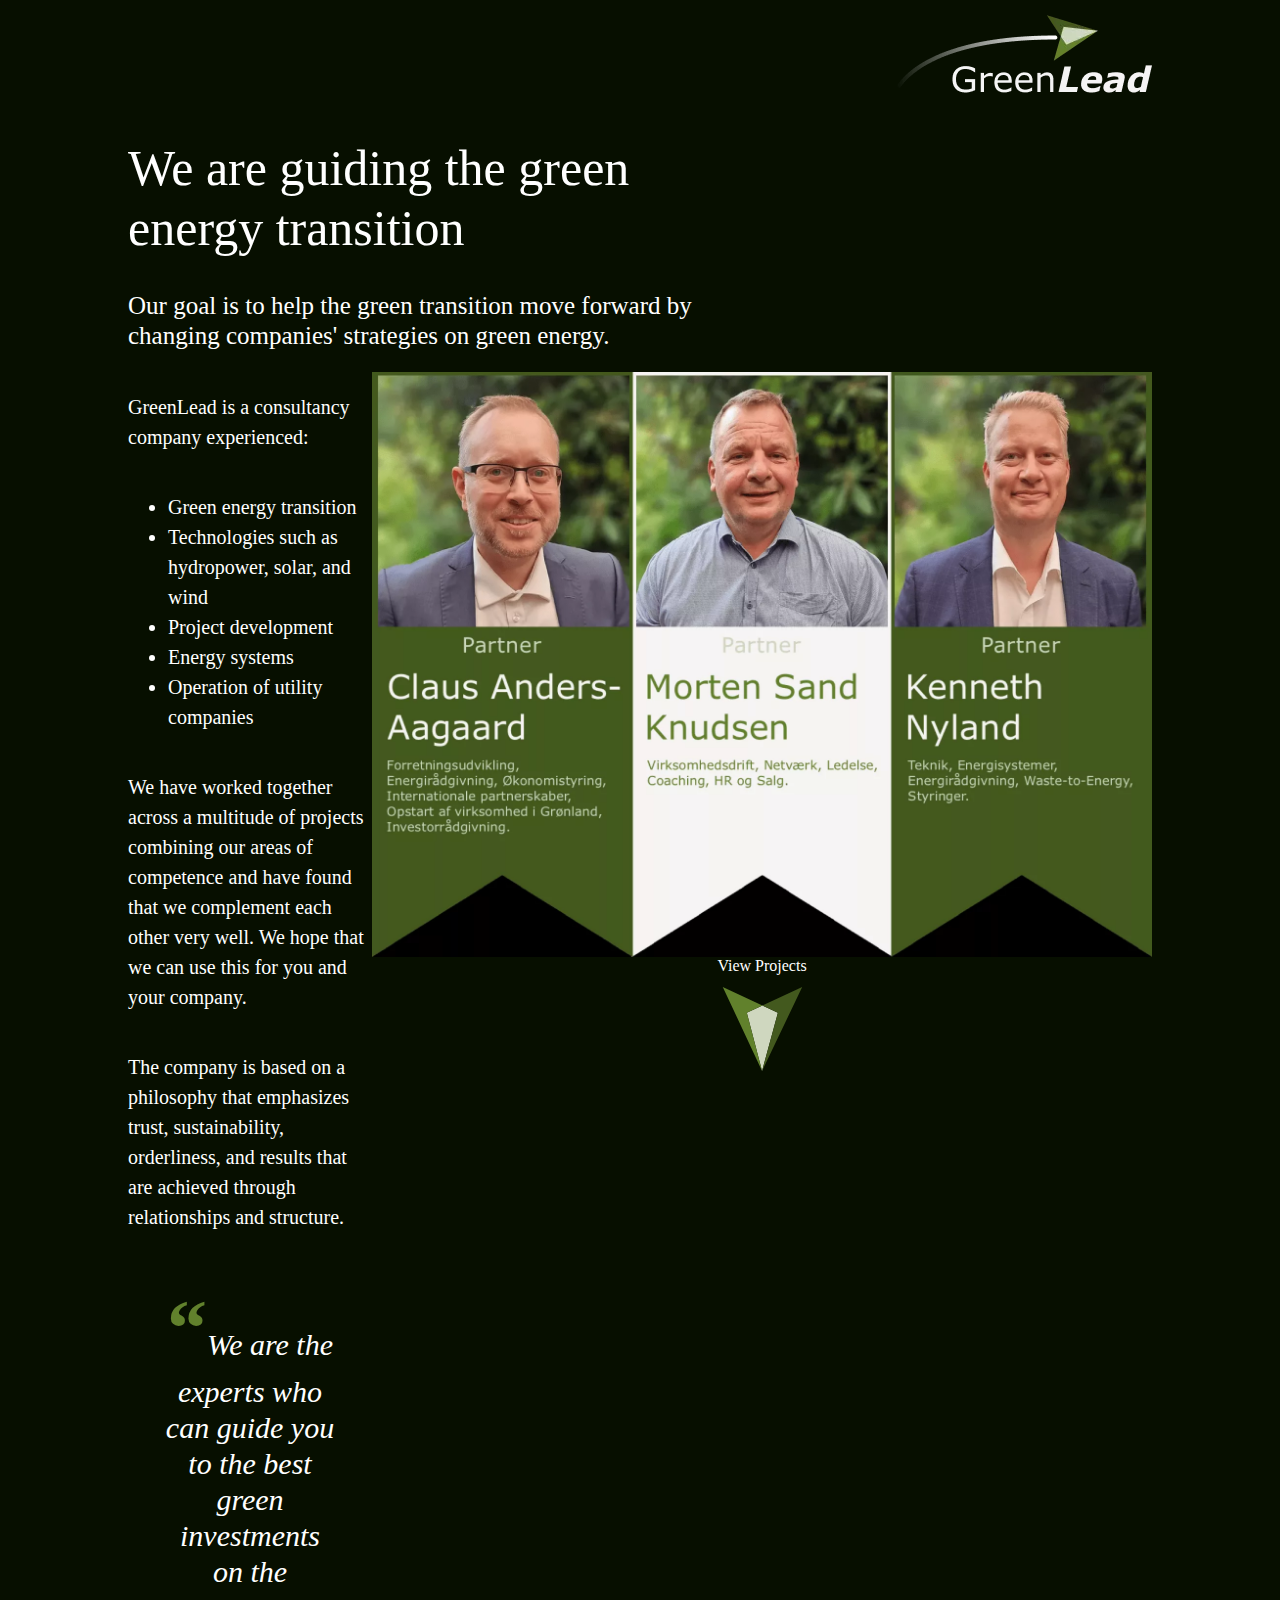
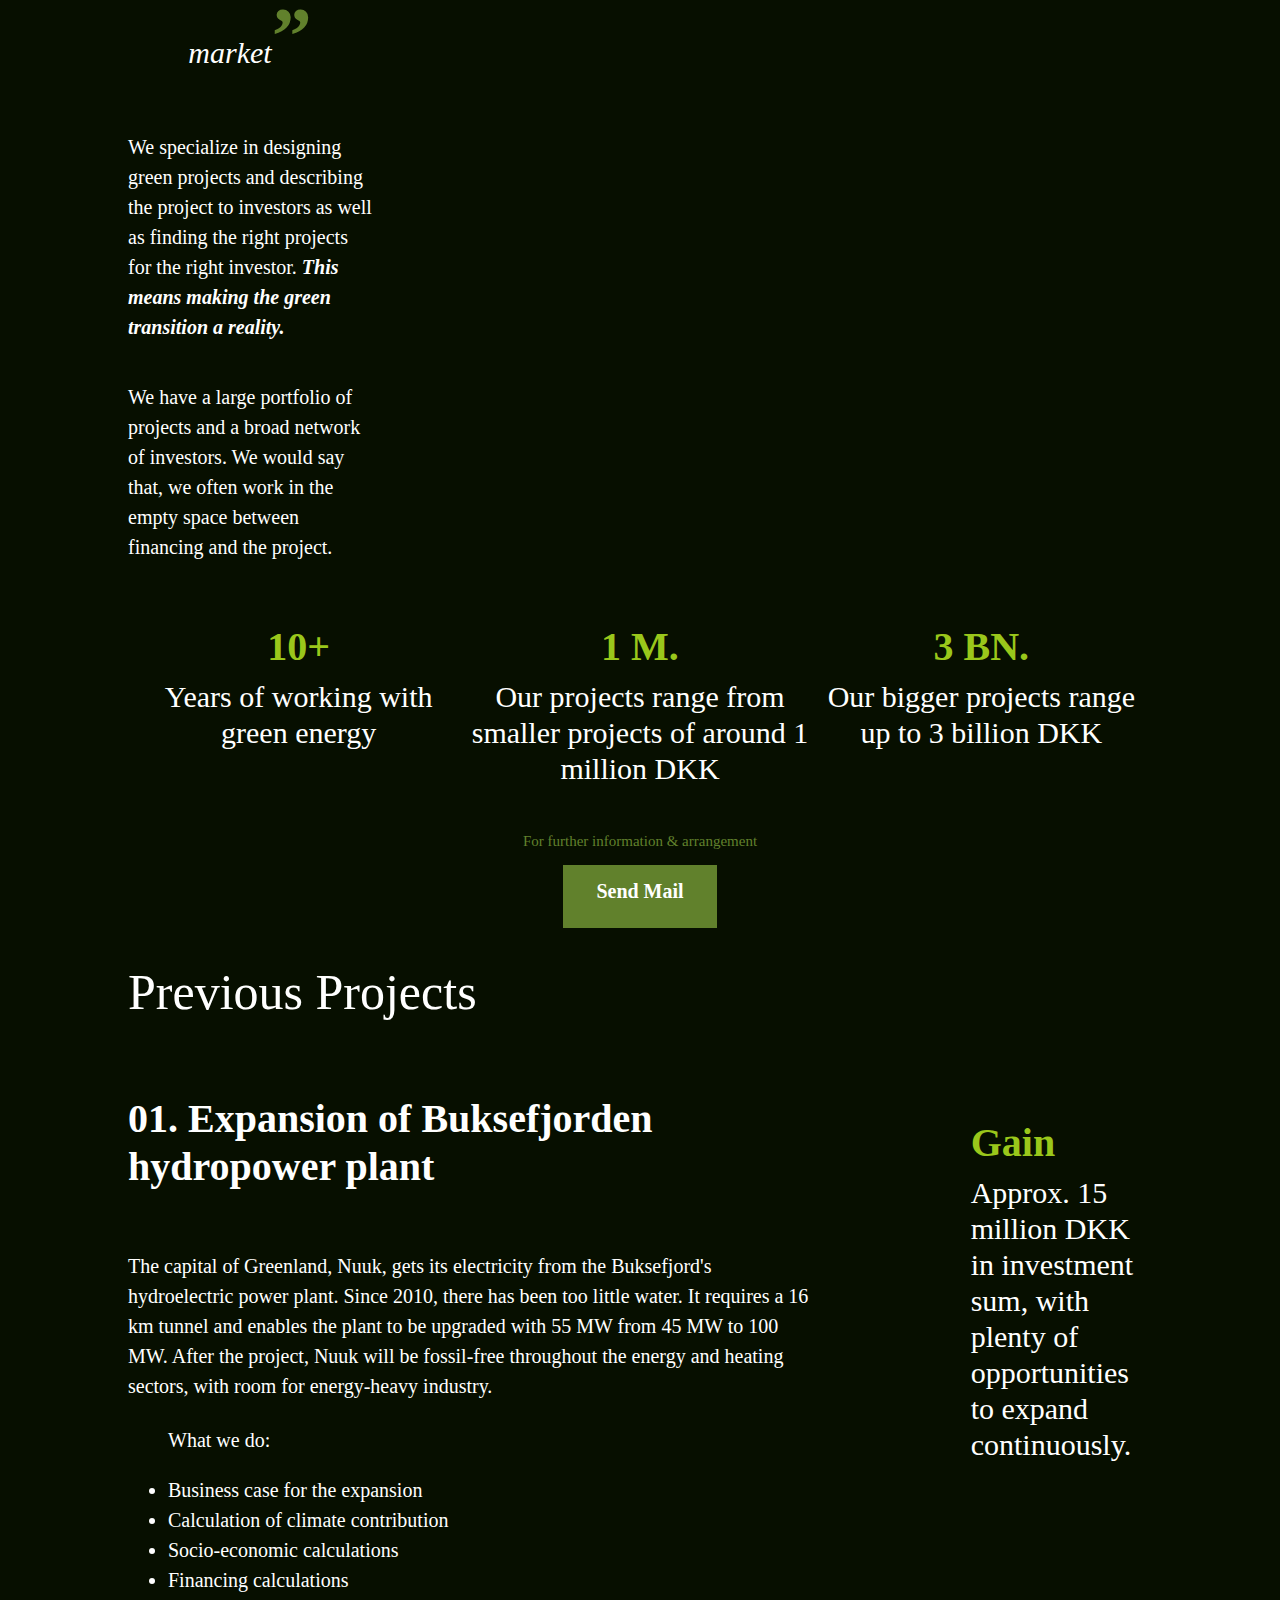
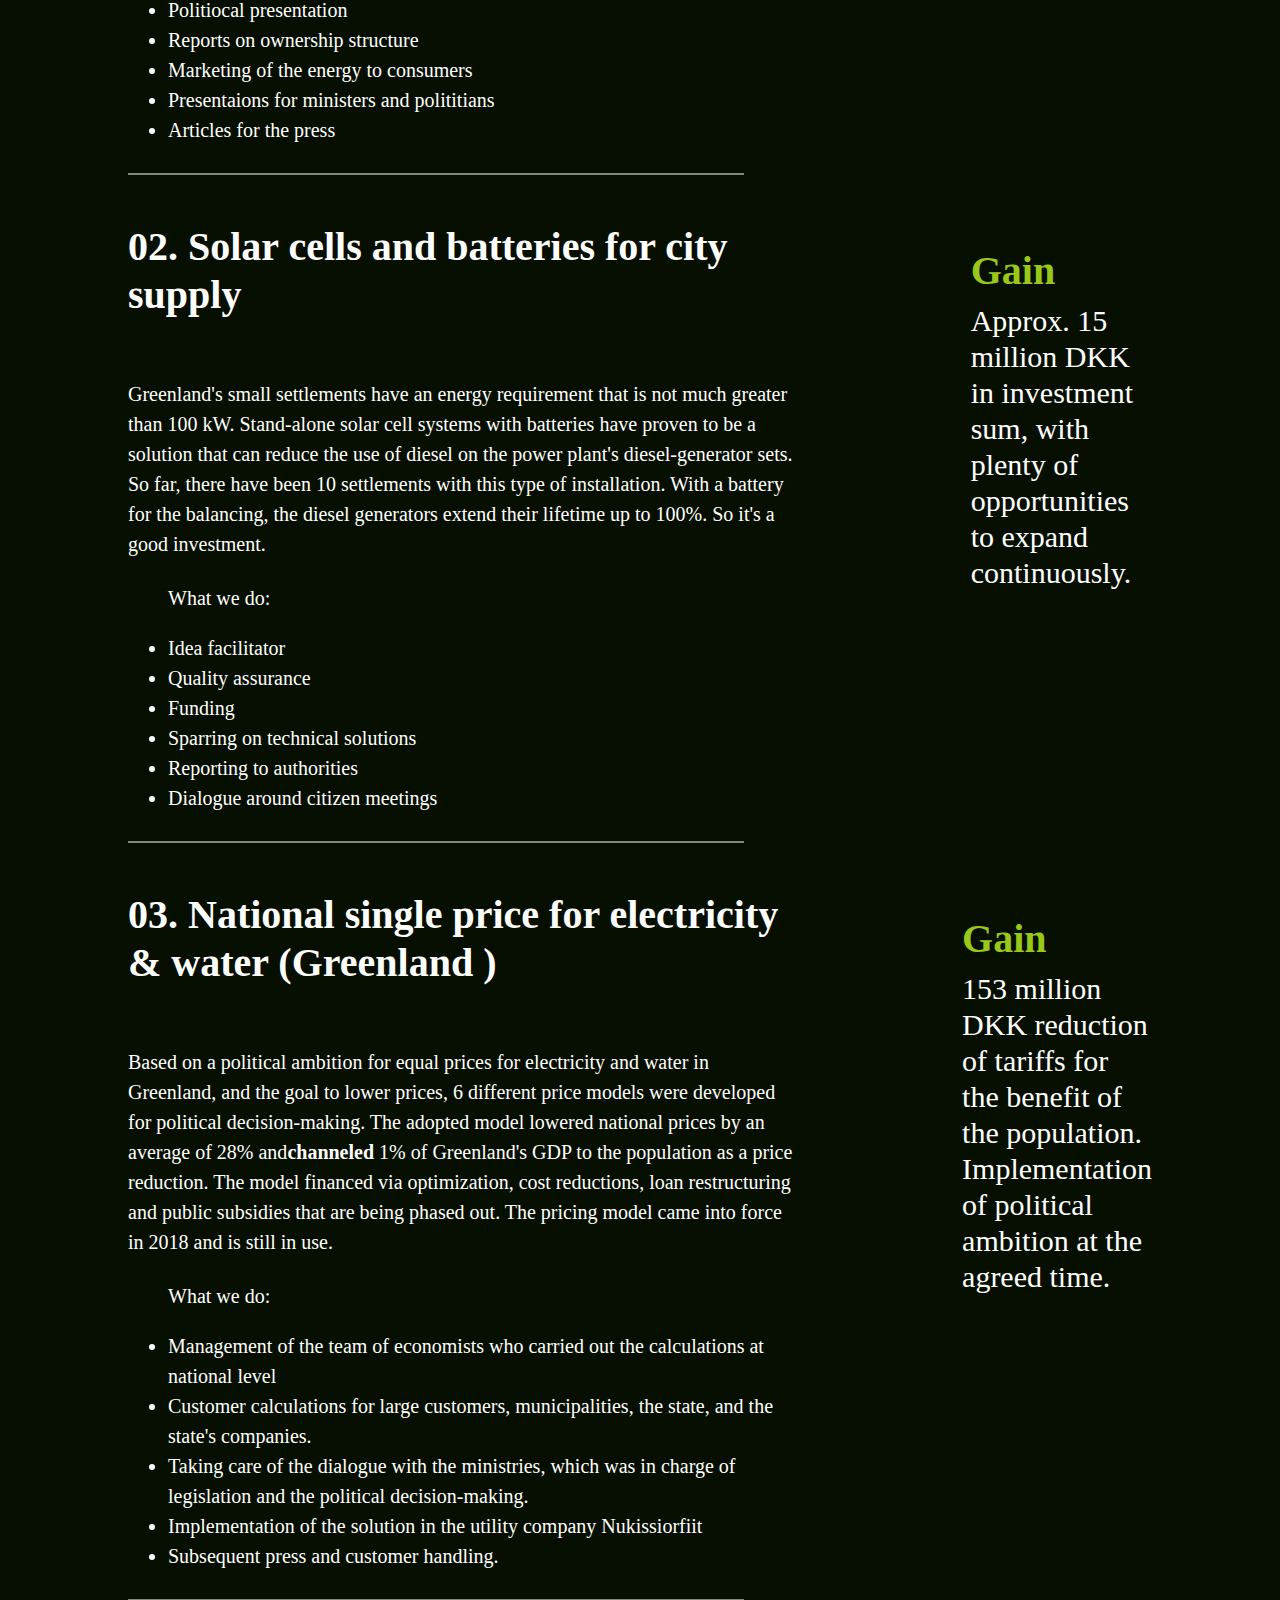
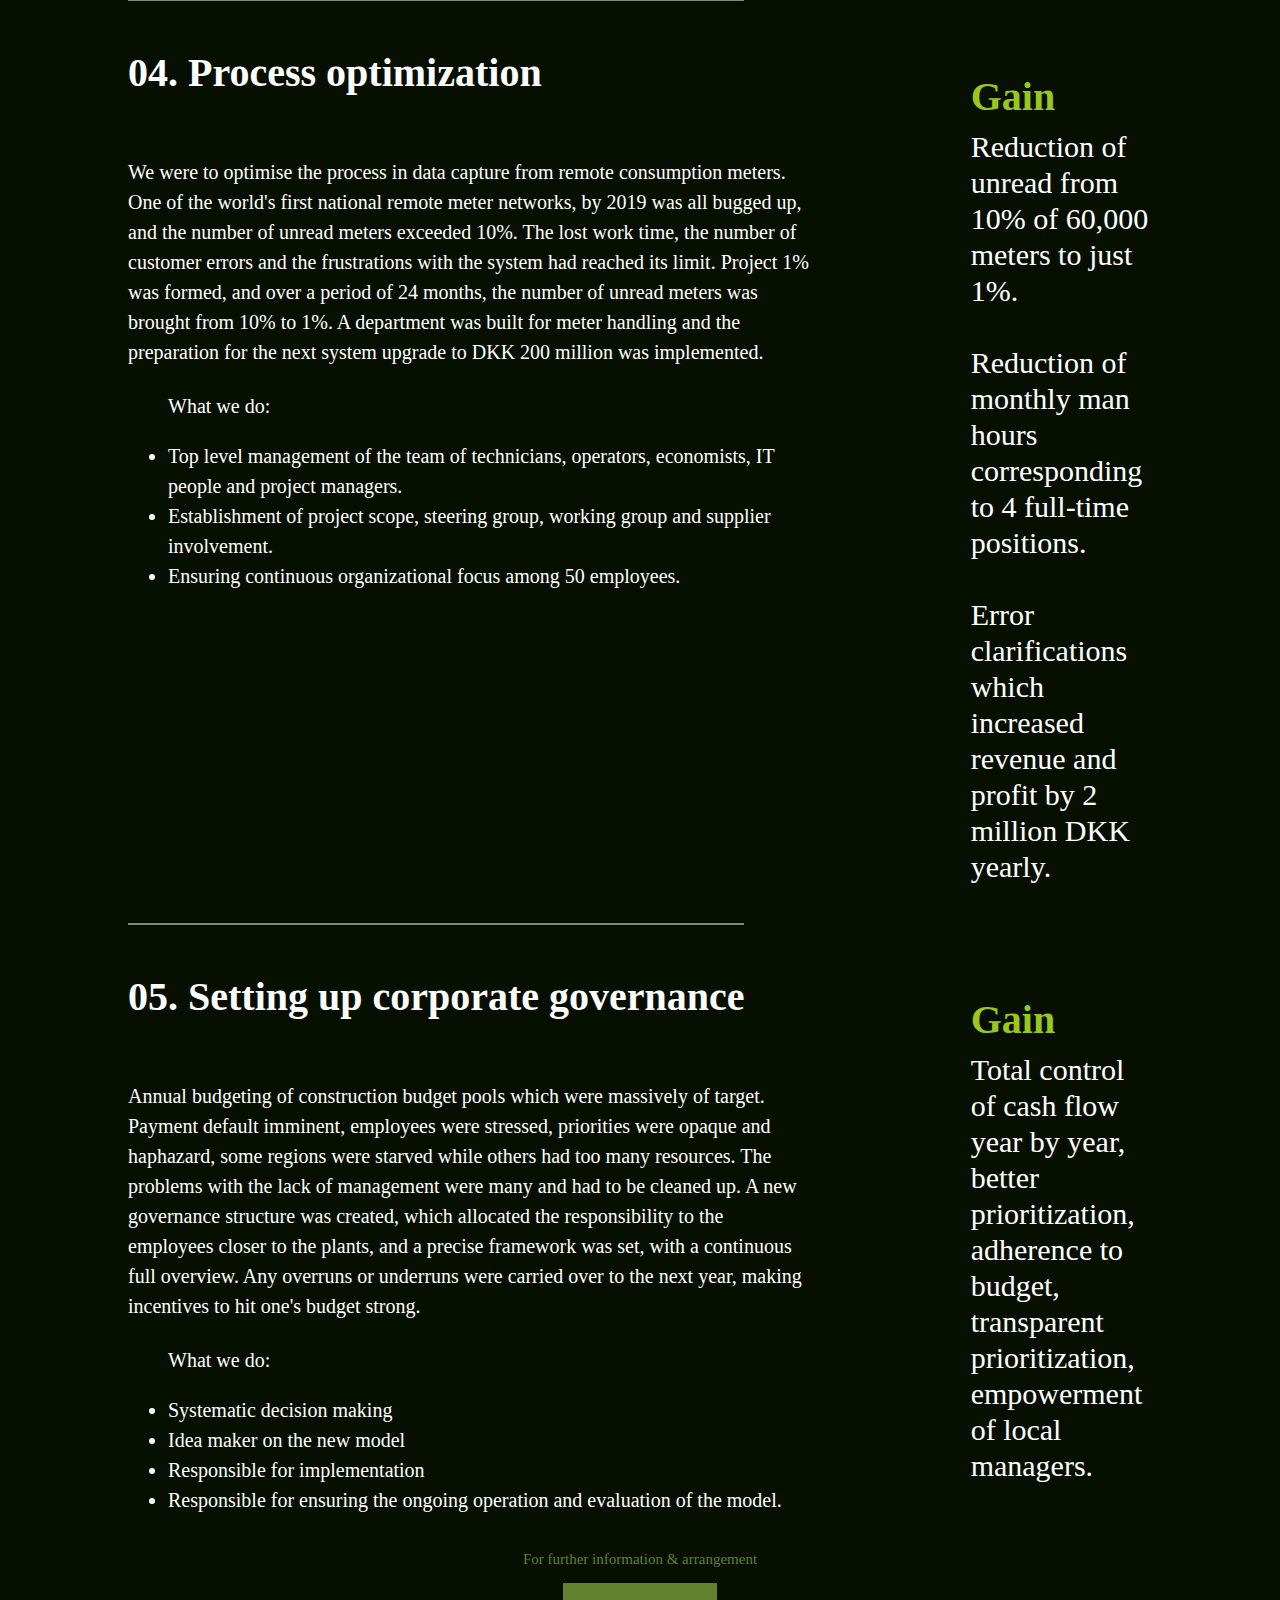
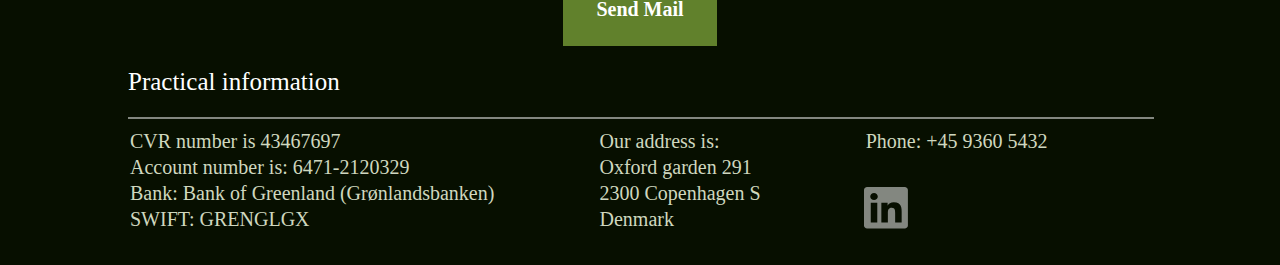
==== about.html @ 63ba7f9d "mobile fixes" ====
<!DOCTYPE html>
<html lang="en">
  <head>
    <meta charset="UTF-8" />
    <meta http-equiv="X-UA-Compatible" content="IE=edge" />
    <meta name="viewport" content="width=device-width, initial-scale=1.0" />
    <link
    href="https://cdn.jsdelivr.net/npm/bootstrap@5.2.2/dist/css/bootstrap.min.css"
    rel="stylesheet"
    integrity="sha384-Zenh87qX5JnK2Jl0vWa8Ck2rdkQ2Bzep5IDxbcnCeuOxjzrPF/et3URy9Bv1WTRi"
    crossorigin="anonymous"
  />
    <link rel="stylesheet" href="style.css" />
   
    <title>Document</title>
  </head>

  <body>
    <nav class="navbar navbar-expand-lg bg-light">
      <div class="container-fluid">
        <button class="navbar-toggler" type="button" data-bs-toggle="collapse" data-bs-target="#navbarTogglerDemo02" aria-controls="navbarTogglerDemo02" aria-expanded="false" aria-label="Toggle navigation">
          <span class="navbar-toggler-icon">
            <svg width="39" height="34" viewBox="0 0 39 34" fill="none" xmlns="http://www.w3.org/2000/svg">
              <rect width="39" height="5.89333" fill="#43591E"/>
              <rect y="14.0532" width="39" height="5.89333" fill="#CFD7BF"/>
              <rect y="28.1064" width="39" height="5.89333" fill="#61812C"/>
              </svg>
              
          </span>
        </button>
        <a href="index.html"><img src="./pics/logoName.webp" alt="GreenLead logo with name"></a>
        <div class="collapse navbar-collapse" id="navbarTogglerDemo02">
          <ul class="navbar-nav me-auto mb-2 mb-lg-0">
            <li class="nav-item">
              <a href="index.html">Frontpage</a>
            </li>
            <li class="nav-item">
              <a href="services.html">Services</a>
            </li>
            <li class="nav-item">
              <a href="workshop.html">Workshop</a>
            </li>
            <li class="nav-item">
              <a href="about.html">About us</a>
            </li>
          </ul>
          
        </div>
      </div>
    </nav>
    <header class="indexHeader">
      <div class="logo1">
      </div>
      <div class="logo2">
          <a href="index.html"><img src="./pics/logoName.webp" alt="GreenLead logo with name"></a>
      </div>
  </header>
    <section class="introSection">
      <h1 class="headers">We are guiding the green energy transition</h1>
      <h2>Our goal is to help the green transition move forward by changing companies' strategies on green energy.</h2>
    </section>

    <section class="workshopFlex">
      <section>
        <p class="text">GreenLead is a consultancy company experienced:</p>
        <ul>
          <li>Green energy transition</li>
          <li>Technologies such as hydropower, solar, and wind</li>
          <li>Project development</li>
          <li>Energy systems</li>
          <li>Operation of utility companies</li>
        </ul>
        <p class="text">
          We have worked together across a multitude of projects combining our areas of competence and have found that
          we complement each other very well. We hope that we can use this for you and your company. ​
        </p>
        <p class="text">
          The company is based on a philosophy that emphasizes trust, sustainability, orderliness, and results that are
          achieved through relationships and structure.
        </p>
        <div>
          <p class="quote">We are the experts who can guide you to the best green investments on the market</p>
          <p class="text">
            We specialize in designing green projects and describing the project to investors as well as finding the
            right projects for the right investor. <i><b>This means making the green transition a reality.</i></b>
          </p>
          <p class="text">
            We have a large portfolio of projects and a broad network of investors. We would say that, we often work in
            the empty space between financing and the project.
          </p>
        </div>
      </section>
      <section>
        <div class="testimonialSectionDesktop">
          <img src="/pics/partners.webp" alt="" />
          <a style="color: white;"> View Projects</a>
          <a href="#projects"><svg width="105" height="108" viewBox="0 0 105 108" fill="none" xmlns="http://www.w3.org/2000/svg">
            <path d="M52.3845 30.3851L36.8033 37.7164L52.0605 95.9431L67.8929 37.7858L52.3845 30.3851Z" fill="#CFD7BF"/>
            <path d="M36.8033 37.7164L52.3845 30.3851L12.7498 11.8812L52.0605 95.9431L36.8033 37.7164Z" fill="#61812C"/>
            <path d="M67.8929 37.7858L52.0605 95.9431L92.2011 12.0586L52.3845 30.3851L67.8929 37.7858Z" fill="#43591E"/>
            </svg>
            </a>
        </div>
      </section>
    </section>
    <div class="sectionGrid">
      <div class="sectionGridItem">
        <p class="gridNumber">10+</p>
        <p class="gridText">Years of working with green energy</p>
      </div>
      <div class="sectionGridItem">
        <p class="gridNumber">1 M.</p>
        <p class="gridText">Our projects range from smaller projects of around 1 million DKK</p>
      </div>
      <div class="sectionGridItem">
        <p class="gridNumber">3 BN.</p>
        <p class="gridText">Our bigger projects range up to 3 billion DKK</p>
      </div>
    </div>
    <div class="furtherInfoBox">
      <p class="furtherInfoText">For further information & arrangement</p>
      <a href="mailto: info@GreenLead.dk" class="emailBtn">
          Send Mail
      </a>
      </div>
    <h1>Previous Projects</h1>
    
        <section class="previosProjectsTextFlex" id="projects">
            <div class="previousProjectsText">
                <h3>01.  Expansion of Buksefjorden hydropower plant 
                </h3>
            <p class="text">The capital of Greenland, Nuuk, gets its electricity from the Buksefjord's hydroelectric power plant. Since 2010, there has been too little water. It requires a 16 km tunnel and enables the plant to be upgraded with 55 MW from 45 MW to 100 MW. 
                After the project, Nuuk will be fossil-free throughout the energy and heating sectors, with room for energy-heavy industry.</p>
                <ul class="whatWeDid"><p>What we do: </p> 
                    <li>Business case for the expansion</li>
                    <li>Calculation of climate contribution</li>
                    <li>Socio-economic calculations</li>
                    <li>Financing calculations</li>
                    <li>Politiocal presentation</li>
                    <li>Reports on ownership structure</li>
                    <li>Marketing of the energy to consumers</li>
                    <li>Presentaions for ministers and polititians</li>
                    <li>Articles for the press</li>
                </ul>
            </div>
                  <div class="gain">
                      <p class="gridNumber">Gain</p>
                      <p class="gridText">Approx. 15 million DKK in investment sum, with plenty of opportunities to expand continuously. 
                    </p>
                    </div>
        </section>
       
        <hr>
   
    <section class="previosProjectsTextFlex">
        <div class="previousProjectsText">
            <h3> 02. Solar cells and batteries for city supply                
            </h3>
        <p class="text">Greenland's small settlements have an energy requirement that is not much greater than 100 kW. Stand-alone solar cell systems with batteries have proven to be a solution that can reduce the use of diesel on the power plant's diesel-generator sets. So far, there have been 10 settlements with this type of installation. With a battery for the balancing, the diesel generators extend their lifetime up to 100%. So it's a good investment.</p>
        <ul class="whatWeDid"><p>What we do: </p> 
            <li>Idea facilitator </li>
            <li>Quality assurance</li>
            <li>Funding</li>
            <li>Sparring on technical solutions</li>
            <li>Reporting to authorities</li>
            <li>Dialogue around citizen meetings</li>
        </ul>
    </div>
              <div class="gain">
                  <p class="gridNumber">Gain</p>
                  <p class="gridText"> Approx. 15 million DKK in investment sum, with plenty of opportunities to expand continuously.
                </p>
                </div>
    </section>
    
    <hr>

<section class="previosProjectsTextFlex">
    <div class="previousProjectsText">
        <h3>03. National single price for electricity & water (Greenland )
        </h3>
    <p class="text">Based on a political ambition for equal prices for electricity and water in Greenland, and the goal to lower prices, 6 different price models were developed for political decision-making. The adopted model lowered national prices by an average of 28% and<b>channeled</b>  1% of Greenland's GDP to the population as a price reduction. The model financed via optimization, cost reductions, loan restructuring and public subsidies that are being phased out. The pricing model came into force in 2018 and is still in use.</p>
    <ul class="whatWeDid"><p>What we do: </p> 
        <li>Management of the team of economists who carried out the calculations at national level</li>
        <li>Customer calculations for large customers, municipalities, the state, and the state's companies.</li>
        <li>Taking care of the dialogue with the ministries, which was in charge of legislation and the political decision-making.</li>
        <li>Implementation of the solution in the utility company Nukissiorfiit</li>
        <li>Subsequent press and customer handling.</li>
        </ul>
</div>
          <div class="gain">
              <p class="gridNumber">Gain</p>
              <p class="gridText">153 million DKK reduction of tariffs for the benefit of the population. Implementation of political ambition at the agreed time.
            </p>
            </div>
</section>

<hr>
<section class="previosProjectsTextFlex">
    <div class="previousProjectsText">
        <h3>04. Process optimization  
        </h3>
    <p class="text">We were to optimise the process in data capture from remote consumption meters.
        One of the world's first national remote meter networks, by 2019 was all bugged up, and the number of unread meters exceeded 10%. The lost work time, the number of customer errors and the frustrations with the system had reached its limit. Project 1% was formed, and over a period of 24 months, the number of unread meters was brought from 10% to 1%. A department was built for meter handling and the preparation for the next system upgrade to DKK 200 million was implemented.</p>
        <ul class="whatWeDid"><p>What we do: </p> 
            <li>Top level management of the team of technicians, operators, economists, IT people and project managers.</li>
            <li>Establishment of project scope, steering group, working group and supplier involvement.</li>
            <li>Ensuring continuous organizational focus among 50 employees.</li>
            </ul>
    </div>
          <div class="gain">
              <p class="gridNumber">Gain</p>
              <p class="gridText"> Reduction of unread from 10% of 60,000 meters to just 1%. <br><br>
                Reduction of monthly man hours corresponding to 4 full-time positions. <br><br>
                Error clarifications which increased revenue and profit by 2 million DKK yearly.
            </p>
            </div>
</section>

<hr>
<section class="previosProjectsTextFlex">
    <div class="previousProjectsText">
        <h3>05. Setting up corporate governance 
        </h3>
    <p class="text">Annual budgeting of construction budget pools which were massively of target. Payment default imminent, employees were stressed, priorities were opaque and haphazard, some regions were starved while others had too many resources.
        The problems with the lack of management were many and had to be cleaned up.
        A new governance structure was created, which allocated the responsibility to the employees closer to the plants, and a precise framework was set, with a continuous full overview. Any overruns or underruns were carried over to the next year, making incentives to hit one's budget strong.</p>
    <ul class="whatWeDid"><p>What we do: </p> 
        <li>Systematic decision making</li>
        <li>Idea maker on the new model</li>
        <li>Responsible for implementation</li>
        <li>Responsible for ensuring the ongoing operation and evaluation of the model.</li>
        </ul>
    </div>
          <div class="gain">
              <p class="gridNumber">Gain</p>
              <p class="gridText"> Total control of cash flow year by year, better prioritization, adherence to budget, transparent prioritization, empowerment of local managers.
            </p>
            </div>
</section>
<div class="furtherInfoBox">
  <p class="furtherInfoText">For further information & arrangement</p>
  <a href="mailto: info@GreenLead.dk" class="emailBtn">
      Send Mail
  </a>
</div>
<h2>Practical information</h2>
<hr class="longHr">
<footer>
<div>
    <p>CVR number is 43467697</p>
    <p>Account number is: 6471-2120329</p>
    <p>Bank: Bank of Greenland (Grønlandsbanken)</p>
    <p>SWIFT: GRENGLGX</p>
    <br>
</div>
<div>
    <p>Our address is:</p>
    <p> Oxford garden 291</p>
    <p>2300 Copenhagen S</p>
    <p>Denmark</p>
    <br>
</div>
<div>
    <p>Phone: +45 9360 5432</p>
    <svg width="44" height="42" viewBox="0 0 44 42" fill="none" xmlns="http://www.w3.org/2000/svg">
        <path d="M40.7644 0H3.12593C1.40128 0 0 1.34048 0 2.98603V38.4301C0 40.0756 1.40128 41.4161 3.12593 41.4161H40.7644C42.4891 41.4161 43.9001 40.0756 43.9001 38.4301V2.98603C43.9001 1.34048 42.4891 0 40.7644 0ZM13.268 35.4995H6.76141V15.7344H13.2778V35.4995H13.268ZM10.0147 13.035C7.9275 13.035 6.24205 11.4357 6.24205 9.47579C6.24205 7.51592 7.9275 5.91659 10.0147 5.91659C12.0921 5.91659 13.7874 7.51592 13.7874 9.47579C13.7874 11.4449 12.1019 13.035 10.0147 13.035ZM37.6581 35.4995H31.1515V25.8851C31.1515 23.5924 31.1025 20.6433 27.7708 20.6433C24.3803 20.6433 23.8609 23.1394 23.8609 25.7187V35.4995H17.3543V15.7344H23.5963V18.4339H23.6845C24.5566 16.8808 26.6831 15.2445 29.8482 15.2445C36.4332 15.2445 37.6581 19.3398 37.6581 24.6648V35.4995Z" fill="white" fill-opacity="0.5"/>
        </svg>
        
</div>
</footer>
<script
   src="https://cdn.jsdelivr.net/npm/bootstrap@5.2.2/dist/js/bootstrap.bundle.min.js"
   integrity="sha384-OERcA2EqjJCMA+/3y+gxIOqMEjwtxJY7qPCqsdltbNJuaOe923+mo//f6V8Qbsw3"
   crossorigin="anonymous"
 ></script>
  </body>
</html>
---- style.css ----
html {
  scroll-behavior: smooth;
}

body {
  background-color: #070f00;
  margin-left: 8rem;
  margin-right: 8rem;
}

/*bootstrap*/
.container-fluid {
  display: inline-flex;
  justify-content: space-between;
  background-color: #070f00;
}

.navbar-expand-lg {
  background-color: #070f00;
  padding: 0%;
}

.navbar-toggler {
  padding: 0%;
}

.navbar-toggler-icon {
  width: 50px;
  color: #ffffff;
  padding: 0%;
}

.navbar-toggler-icon {
  color: #ffffff;
  fill: #ffffff;
}

span > * {
  color: #ffffff;
}

nav ul {
  padding-bottom: 40px;
}
nav .nav-item {
  text-decoration: none;
  padding: 14px;
  padding-left: 0%;
}
nav .nav-item a {
  text-decoration: none;
  color: #ffffff;
  font-size: 20px;
}

.navbar {
  padding: 0%;
  --bs-navbar-color: none;
}

.navbar > * {
  background-color: #070f00;
  color: #070f00;
  padding: 0%;
}

.navbar-toggle {
  color: #ffffff;
  width: 100px;
}
.navbar-toggle button {
  width: 100px;
  color: #ffffff;
}

/*fonts desktop start*/
h1 {
  display: flex;
  color: #ffffff;
  flex-direction: row;
  font-size: 50px;
  font-family: Verdana;
  font-weight: 400;
  line-height: 60px;
}

h2 {
  display: flex;
  color: #ffffff;
  flex-direction: row;
  font-size: 25px;
  font-family: Verdana;
  font-weight: 400;
  line-height: 30px;
}

h3 {
  display: flex;
  color: #ffffff;
  flex-direction: row;
  font-size: 40px;
  font-family: Verdana;
  font-weight: 700;
  line-height: 48px;
}

h4 {
  display: flex;
  color: #ffffff;
  flex-direction: row;
  font-size: 40px;
  font-family: Verdana;
  font-weight: 400;
  line-height: 48px;
}

.text {
  display: flex;
  color: #ffffff;
  flex-direction: row;
  font-size: 20px;
  font-family: Verdana;
  font-weight: 400;
  line-height: 30px;
  display: inline-block;
}

.tonedDownText {
  display: flex;
  color: rgba(255, 255, 255, 0.3);
  flex-direction: row;
  font-size: 20px;
  font-family: Verdana;
  font-weight: 400;
  line-height: 30px;
  border-bottom: 1px solid;
  border-color: rgba(255, 255, 255, 0.3);
  width: 290px;
}

.indexNav {
  display: flex;
  color: #ffffff;
  flex-direction: column;
  font-size: 50px;
  font-family: Verdana;
  font-weight: 700;
  line-height: 30px;
  list-style: none;
  width: 50%;
  padding-left: 0%;
}
.indexNav li {
  margin-bottom: 4rem;
  display: inline-block;
  position: relative;
}
.indexNav li ::before {
  content: "";
  position: absolute;
  left: 0;
  bottom: -1rem;
  width: 0;
  height: 2px;
  background-color: #ffffff;
  transition: width 0.5s ease-out;
}
.indexNav li :hover::before {
  width: 20rem;
}
.indexNav li a {
  text-decoration: none;
  color: #ffffff;
}

.info {
  display: flex;
  color: #ffffff;
  flex-direction: column;
  font-size: 15px;
  font-family: Verdana;
  font-weight: 400;
  line-height: 30px;
}
.info a {
  color: #ffffff;
  margin-top: 0.5rem;
}

.anchorNumber {
  display: flex;
  color: rgba(255, 255, 255, 0.3);
  flex-direction: row;
  font-size: 40px;
  font-family: Verdana;
  font-weight: 700;
  line-height: 50px;
}

.anchorText {
  display: flex;
  color: rgba(255, 255, 255, 0.3);
  flex-direction: row;
  font-size: 20px;
  font-family: Verdana;
  font-weight: 400;
  line-height: 24px;
  margin-top: -2rem;
}

.infoLine {
  display: flex;
  color: #9ac71b;
  flex-direction: row;
  font-size: 20px;
  font-family: Verdana;
  font-weight: 700;
  line-height: 30px;
}

.furtherInfoText {
  display: flex;
  color: #61812c;
  flex-direction: column;
  font-size: 15px;
  font-family: Verdana;
  font-weight: 400;
  line-height: 18px;
}

.emailBtn {
  width: 154px;
  height: 49px;
  background-color: #61812c;
  display: flex;
  color: #ffffff;
  flex-direction: none;
  font-size: 20px;
  font-family: Verdana;
  font-weight: 700;
  line-height: 24px;
  display: block;
  margin-left: auto;
  margin-right: auto;
}

.serviceList {
  display: flex;
  color: #ffffff;
  flex-direction: column;
  font-size: 20px;
  font-family: Verdana;
  font-weight: 400;
  line-height: 30px;
  width: 80%;
}
.serviceList li {
  margin-bottom: 1rem;
}

.serviceNav {
  position: fixed;
  right: 0;
  top: 20rem;
}
.serviceNav .anchorText {
  display: flex;
  color: rgba(255, 255, 255, 0.3);
  flex-direction: row;
  font-size: 10px;
  font-family: Verdana;
  font-weight: 700;
  line-height: 12px;
}
.serviceNav .anchorNumber {
  display: flex;
  color: rgba(255, 255, 255, 0.3);
  flex-direction: row;
  font-size: 20px;
  font-family: Verdana;
  font-weight: 700;
  line-height: 24px;
  margin-bottom: 2rem;
}

.gridNumber {
  display: flex;
  color: #9ac71b;
  flex-direction: row;
  font-size: 40px;
  font-family: Verdana;
  font-weight: 700;
  line-height: 49px;
  display: block;
  margin-left: auto;
  margin-right: auto;
}

.gridText {
  display: flex;
  color: #ffffff;
  flex-direction: row;
  font-size: 30px;
  font-family: Verdana;
  font-weight: 400;
  line-height: 36px;
  margin-top: -2rem;
  justify-content: center;
}

/*workshop fonts*/
ul {
  display: flex;
  color: #ffffff;
  flex-direction: column;
  font-size: 20px;
  font-family: Verdana;
  font-weight: 400;
  line-height: 30px;
}

.furtherInfoHeading {
  display: flex;
  color: #61812c;
  flex-direction: column;
  font-size: 40px;
  font-family: Verdana;
  font-weight: 400;
  line-height: 49px;
  margin-top: -40px;
}

/*workshop fonts end*/
footer {
  display: flex;
  color: #cfd7bf;
  flex-direction: row;
  font-size: 20px;
  font-family: Verdana;
  font-weight: 400;
  line-height: 24px;
  display: flex;
  justify-content: space-between;
  width: 90%;
}
footer p {
  margin: 2px;
}
footer svg {
  margin-top: 2rem;
}

/*fonts desktop end*/
/*mobile fonts start*/
@media only screen and (max-width: 480px) {
  h1 {
    display: flex;
    color: #ffffff;
    flex-direction: row;
    font-size: 25px;
    font-family: Verdana;
    font-weight: 400;
    line-height: 30px;
  }
  h2 {
    display: flex;
    color: #ffffff;
    flex-direction: row;
    font-size: 18px;
    font-family: Verdana;
    font-weight: 400;
    line-height: 22px;
    width: 100%;
  }
  h3 {
    display: flex;
    color: #ffffff;
    flex-direction: row;
    font-size: 18px;
    font-family: Verdana;
    font-weight: 700;
    line-height: 22px;
    width: 100%;
  }
  h4 {
    display: flex;
    color: #ffffff;
    flex-direction: row;
    font-size: 18px;
    font-family: Verdana;
    font-weight: 400;
    line-height: 22px;
    width: 100%;
  }
  .text {
    display: flex;
    color: #ffffff;
    flex-direction: row;
    font-size: 12px;
    font-family: Verdana;
    font-weight: 400;
    line-height: 14px;
    display: inline-block;
  }
  .indexNav {
    display: flex;
    color: #ffffff;
    flex-direction: column;
    font-size: 30px;
    font-family: Verdana;
    font-weight: 700;
    line-height: 36px;
  }
  .tonedDownText {
    display: flex;
    color: rgba(255, 255, 255, 0.3);
    flex-direction: row;
    font-size: 12px;
    font-family: Verdana;
    font-weight: 400;
    line-height: 15px;
  }
  .info {
    display: flex;
    color: #ffffff;
    flex-direction: column;
    font-size: 10px;
    font-family: Verdana;
    font-weight: 400;
    line-height: 12px;
  }
  ul {
    display: flex;
    color: #ffffff;
    flex-direction: column;
    font-size: 12px;
    font-family: Verdana;
    font-weight: 400;
    line-height: 14.5px;
  }
  .furtherInfoHeading {
    display: flex;
    color: #61812c;
    flex-direction: column;
    font-size: 18px;
    font-family: Verdana;
    font-weight: 400;
    line-height: 21px;
    margin-top: 0px;
  }
  .furtherInfoText {
    display: flex;
    color: #61812c;
    flex-direction: column;
    font-size: 10px;
    font-family: Verdana;
    font-weight: 400;
    line-height: 12px;
  }
  .emailBtn {
    width: 114px;
    display: flex;
    color: #ffffff;
    flex-direction: none;
    font-size: 15px;
    font-family: Verdana;
    font-weight: 700;
    line-height: 18px;
    display: block;
    margin-left: auto;
    margin-right: auto;
  }
  .infoLine {
    display: flex;
    color: #9ac71b;
    flex-direction: row;
    font-size: 10px;
    font-family: Verdana;
    font-weight: 700;
    line-height: 12px;
  }
  .gridNumber {
    display: flex;
    color: #9ac71b;
    flex-direction: row;
    font-size: 18px;
    font-family: Verdana;
    font-weight: 700;
    line-height: 21px;
  }
  .gridText {
    display: flex;
    color: #ffffff;
    flex-direction: row;
    font-size: 12px;
    font-family: Verdana;
    font-weight: 400;
    line-height: 14px;
    margin-top: 0rem;
    width: 100px;
  }
  footer {
    display: flex;
    color: #cfd7bf;
    flex-direction: row;
    font-size: 10px;
    font-family: Verdana;
    font-weight: 400;
    line-height: 12.5px;
  }
  footer svg {
    width: 20px;
    margin-top: 4px;
  }
}
/*mobile fonts end*/
.introSection {
  width: 60%;
}

.middleSection {
  display: flex;
}

.indexArt {
  width: 50%;
  display: flex;
  flex: row;
  justify-content: right;
  margin-top: -12rem;
}

.indexHeader {
  display: flex;
  flex-direction: row;
}

.logo1 {
  width: 50%;
  display: flex;
  flex-direction: row;
}
.logo1 a {
  display: flex;
  color: #ffffff;
  flex-direction: row;
  font-size: 20px;
  font-family: Verdana;
  font-weight: 700;
  line-height: 15px;
  margin-top: 3rem;
  margin-right: 2rem;
  text-decoration: none;
}

.logo2 {
  width: 50%;
  display: flex;
  justify-content: right;
}

.navSection {
  display: flex;
  flex-direction: row;
}

.anchorMenu {
  display: grid;
  grid-template-columns: auto auto auto;
  padding: 10px;
  width: 100%;
}

.anchorMenuItem {
  text-decoration: none;
  justify-content: right;
}

.anchorMenuItem:hover p {
  color: #ffffff;
}

.anchorMenuItem:active {
  color: #ffffff;
}

.servicePicContainer {
  width: 30%;
  justify-content: right;
}

.serviceSections {
  margin-top: 10rem;
  width: 80%;
}

.furtherInfoBox {
  display: flex;
  flex-direction: column;
  text-align: center;
}
.furtherInfoBox a {
  text-decoration: none;
  padding-top: 0.9rem;
}

.sectionGrid {
  display: grid;
  grid-template-columns: 1fr 1fr 1fr;
}
.sectionGrid .sectionGridItem {
  display: flex;
  flex-direction: column;
  text-align: center;
}

#mailForm {
  display: flex;
  flex-direction: column;
  align-self: center;
  width: 100%;
  margin-top: 5rem;
  padding-bottom: 3rem;
}

.mailFormInput {
  display: flex;
  color: #cfd7bf;
  flex-direction: row;
  font-size: 25px;
  font-family: Verdana;
  font-weight: 400;
  line-height: 30px;
  background-color: rgba(0, 0, 0, 0);
  border: #cfd7bf solid 3px;
  padding: 1rem;
  margin-bottom: 1.5rem;
}

.formMsg {
  padding-bottom: 20rem;
}

.contactInfoHome {
  width: 60%;
  display: flex;
  justify-content: space-between;
}
.contactInfoHome svg {
  margin-top: 14px;
}

.contactInfo {
  width: 100%;
  display: flex;
  justify-content: space-between;
  margin-top: 1rem;
}
.contactInfo svg {
  margin-top: 14px;
}

/*workshop start*/
.workshopFlex {
  display: flex;
  width: 100%;
}

.quote {
  width: 70%;
  margin-right: auto;
  margin-left: auto;
  text-align: center;
  font-family: "Verdana";
  font-style: italic;
  font-weight: 400;
  font-size: 30px;
  line-height: 36px;
  color: #ffffff;
}

.quote::before {
  content: open-quote;
  font-family: "Times New Roman";
  font-style: normal;
  font-weight: 700;
  font-size: 80px;
  line-height: 92px;
  color: #61812c;
  display: inline;
}

.quote::after {
  content: close-quote;
  font-family: "Times New Roman";
  font-style: normal;
  font-weight: 700;
  font-size: 80px;
  line-height: 92px;
  color: #61812c;
  display: inline;
}

span {
  font-family: "Times New Roman";
  font-style: normal;
  font-weight: 700;
  font-size: 80px;
  line-height: 92px;
  color: #61812c;
}

.testimonialSectionDesktop {
  display: flex;
  flex-direction: column;
  text-align: center;
  max-width: 780px;
}

/*workshop end*/
/*about us start*/
.previosProjectsTextFlex {
  display: grid;
  grid-template-columns: 2fr 1fr;
}

.gain {
  margin-top: 1.4rem;
  padding-left: 10rem;
}

.whatWeDid {
  margin-top: -1rem;
}

hr {
  width: 60%;
  border: 1px solid rgba(255, 255, 255, 0.5);
  -webkit-margin-start: 0%;
          margin-inline-start: 0%;
}

.longHr {
  width: 100%;
}

/*about us end*/
/*services  start*/
.hrMobile {
  width: 100%;
}

/*services  end*/
/*about us mediqquerries start*/
@media only screen and (min-width: 1024px) {
  .testimonialSectionMobile,
details,
summary,
.navbar {
    display: none;
  }
}
@media only screen and (max-width: 480px) {
  body {
    margin-left: 10%;
    margin-right: 10%;
  }
  .indexHeader {
    width: 100%;
    display: flex;
    justify-content: space-between;
  }
  .introSection {
    margin: 0%;
    width: 80%;
  }
  .workshopFlex {
    display: block;
  }
  .quote {
    width: 100%;
    font-size: 15px;
    line-height: 36px;
  }
  .quote::before {
    content: open-quote;
    font-size: 40px;
    line-height: 46px;
  }
  .quote::after {
    content: close-quote;
    font-size: 40px;
    line-height: 46px;
  }
  .testimonialSectionDesktop {
    display: none;
  }
  .testimonialSectionMobile {
    display: flex;
    flex-direction: column;
    text-align: center;
  }
  .sectionGrid {
    display: flex;
    justify-content: space-between;
    grid-template-columns: 1fr 1fr 1fr;
  }
  /*about us mediqquerries end*/
  /*about us mediaquerries start*/
  .previosProjectsTextFlex {
    display: block;
  }
  .gain {
    margin-top: 1.4rem;
    padding-left: 0rem;
    display: block;
    width: -webkit-fit-content;
    width: -moz-fit-content;
    width: fit-content;
    margin: auto;
  }
  .gain > * {
    justify-content: center;
    text-align: center;
    width: 170px;
  }
  footer {
    display: block;
  }
  .contactInfoHome {
    width: 100%;
  }
  .contactInfoHome svg {
    margin-top: 10px;
  }
  .contactInfo {
    width: 100%;
  }
  .contactInfo svg {
    margin-top: 4px;
  }
  /*about us mediaquerries end*/
  /*services mediqquerries start*/
  .anchorMenu,
.serviceNav,
.serviceSections {
    display: none;
  }
  summary {
    display: grid;
    grid-template-columns: 11fr 1fr;
    justify-content: center;
    align-items: center;
  }
  summary svg {
    width: 40px;
    height: 40px;
  }
  .logo1 a {
    font-size: 12px;
  }
  .logo2 {
    display: none;
  }
  .indexArt {
    display: none;
  }
  /*services mediqquerries end*/
  /*index media querries*/
  .middleSection {
    display: grid;
    grid-template-columns: 1fr 1fr;
    width: 100%;
  }
  .middleSection .indexNav {
    padding: 0%;
    width: 100%;
  }
  .middleSection img {
    scale: 0.4;
    justify-content: center;
    margin-top: 0rem;
  }
}/*# sourceMappingURL=style.css.map */
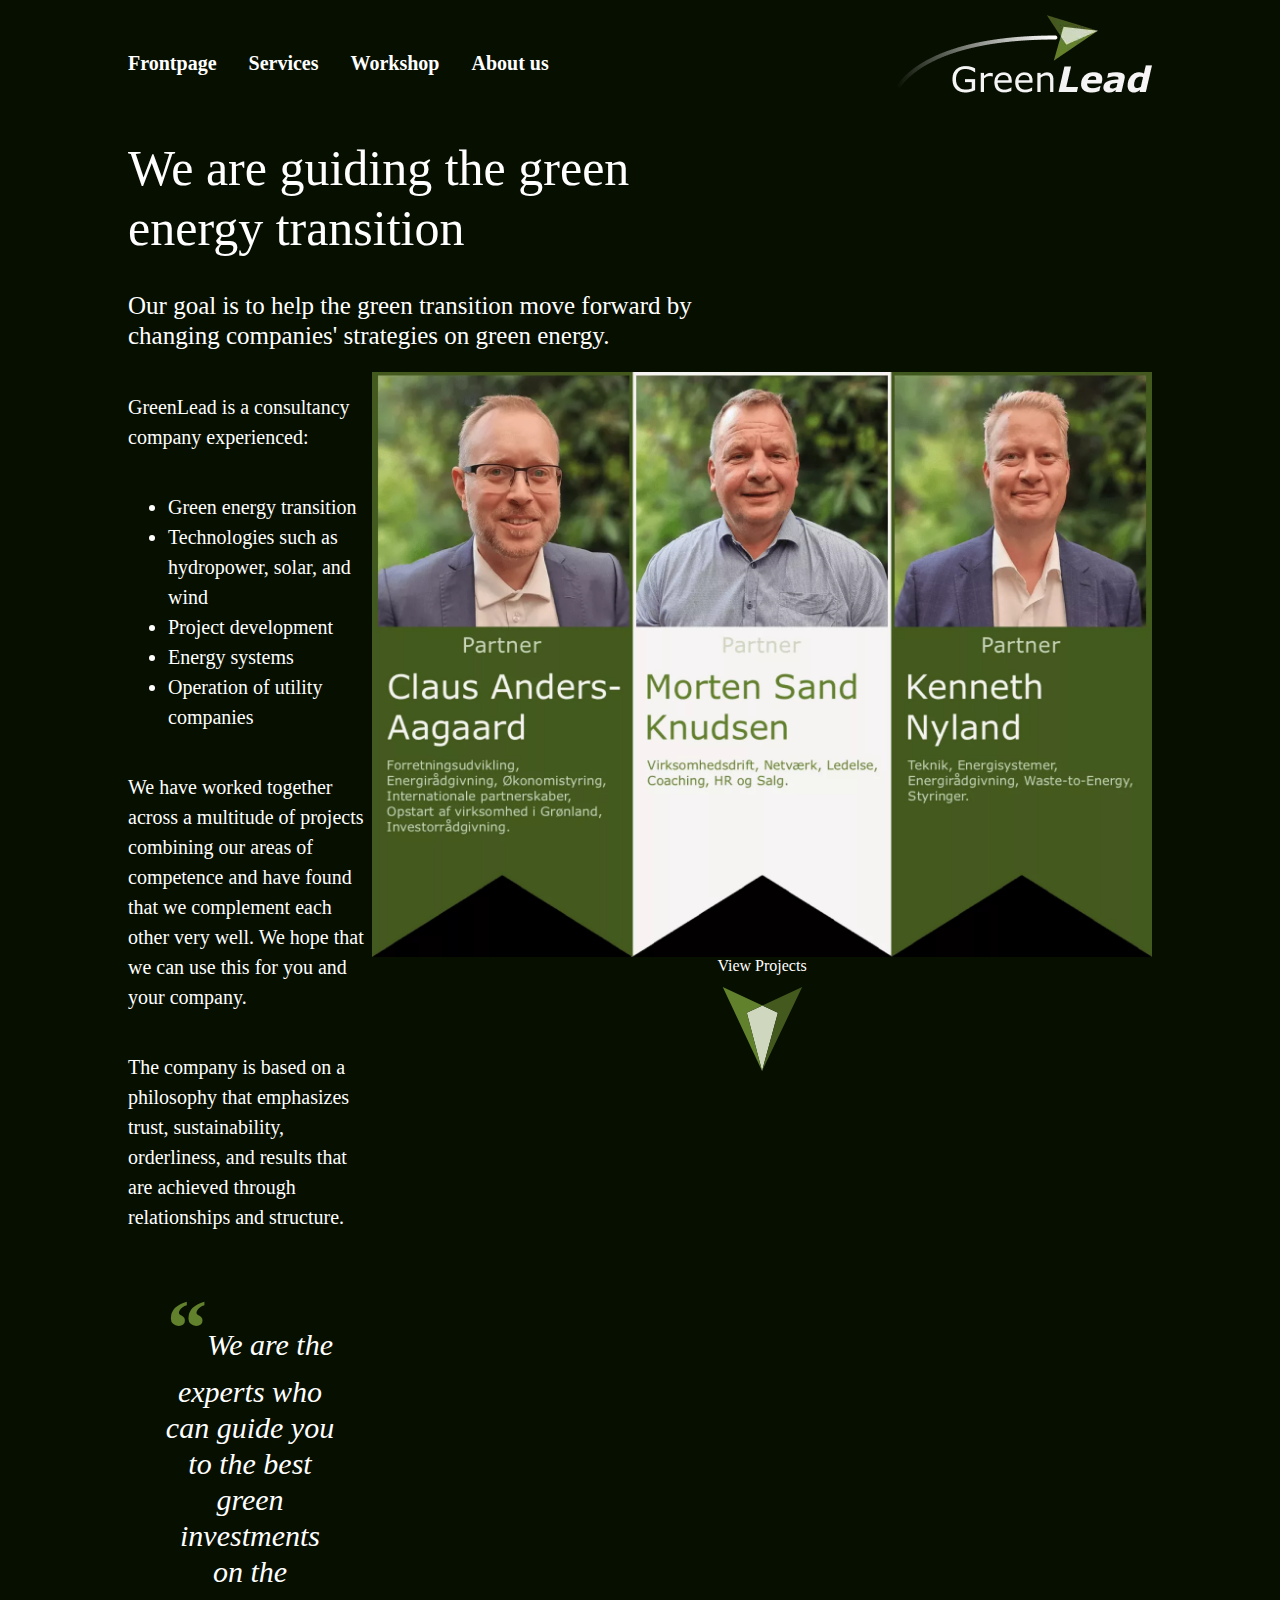
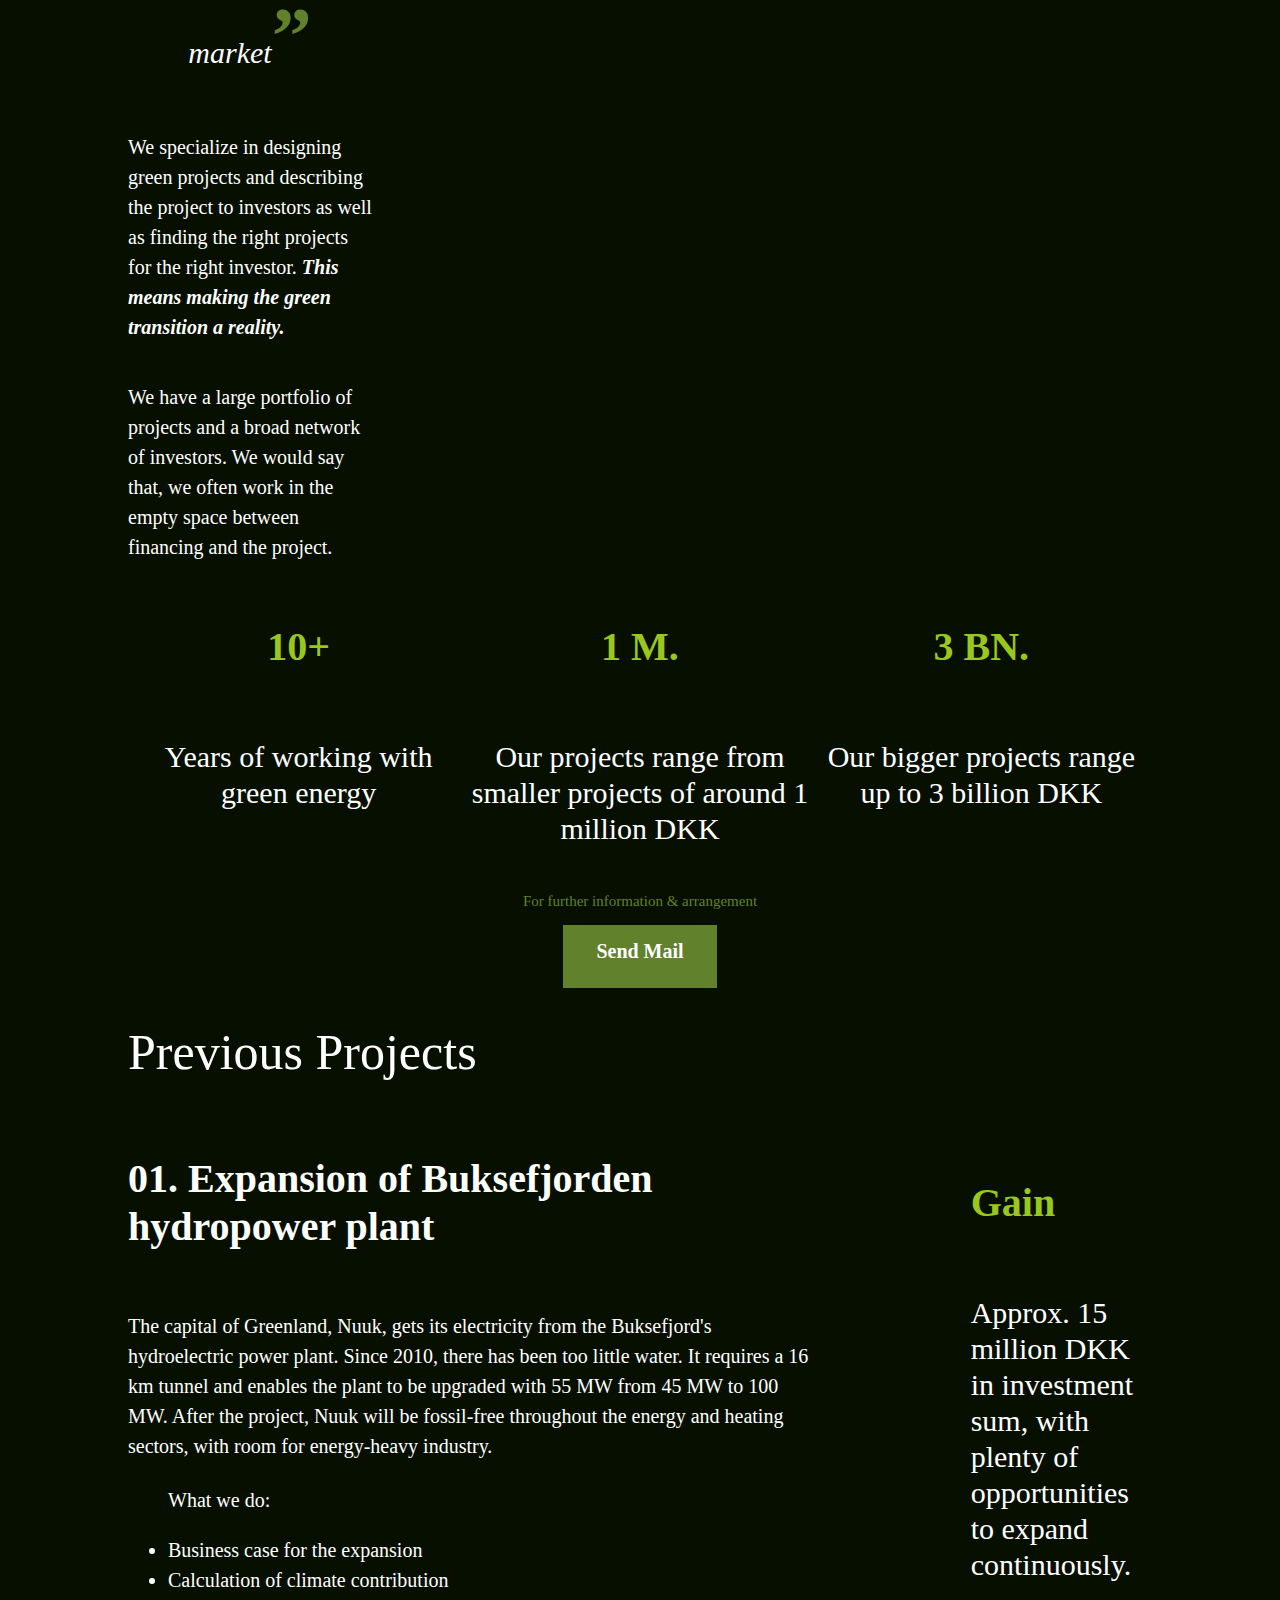
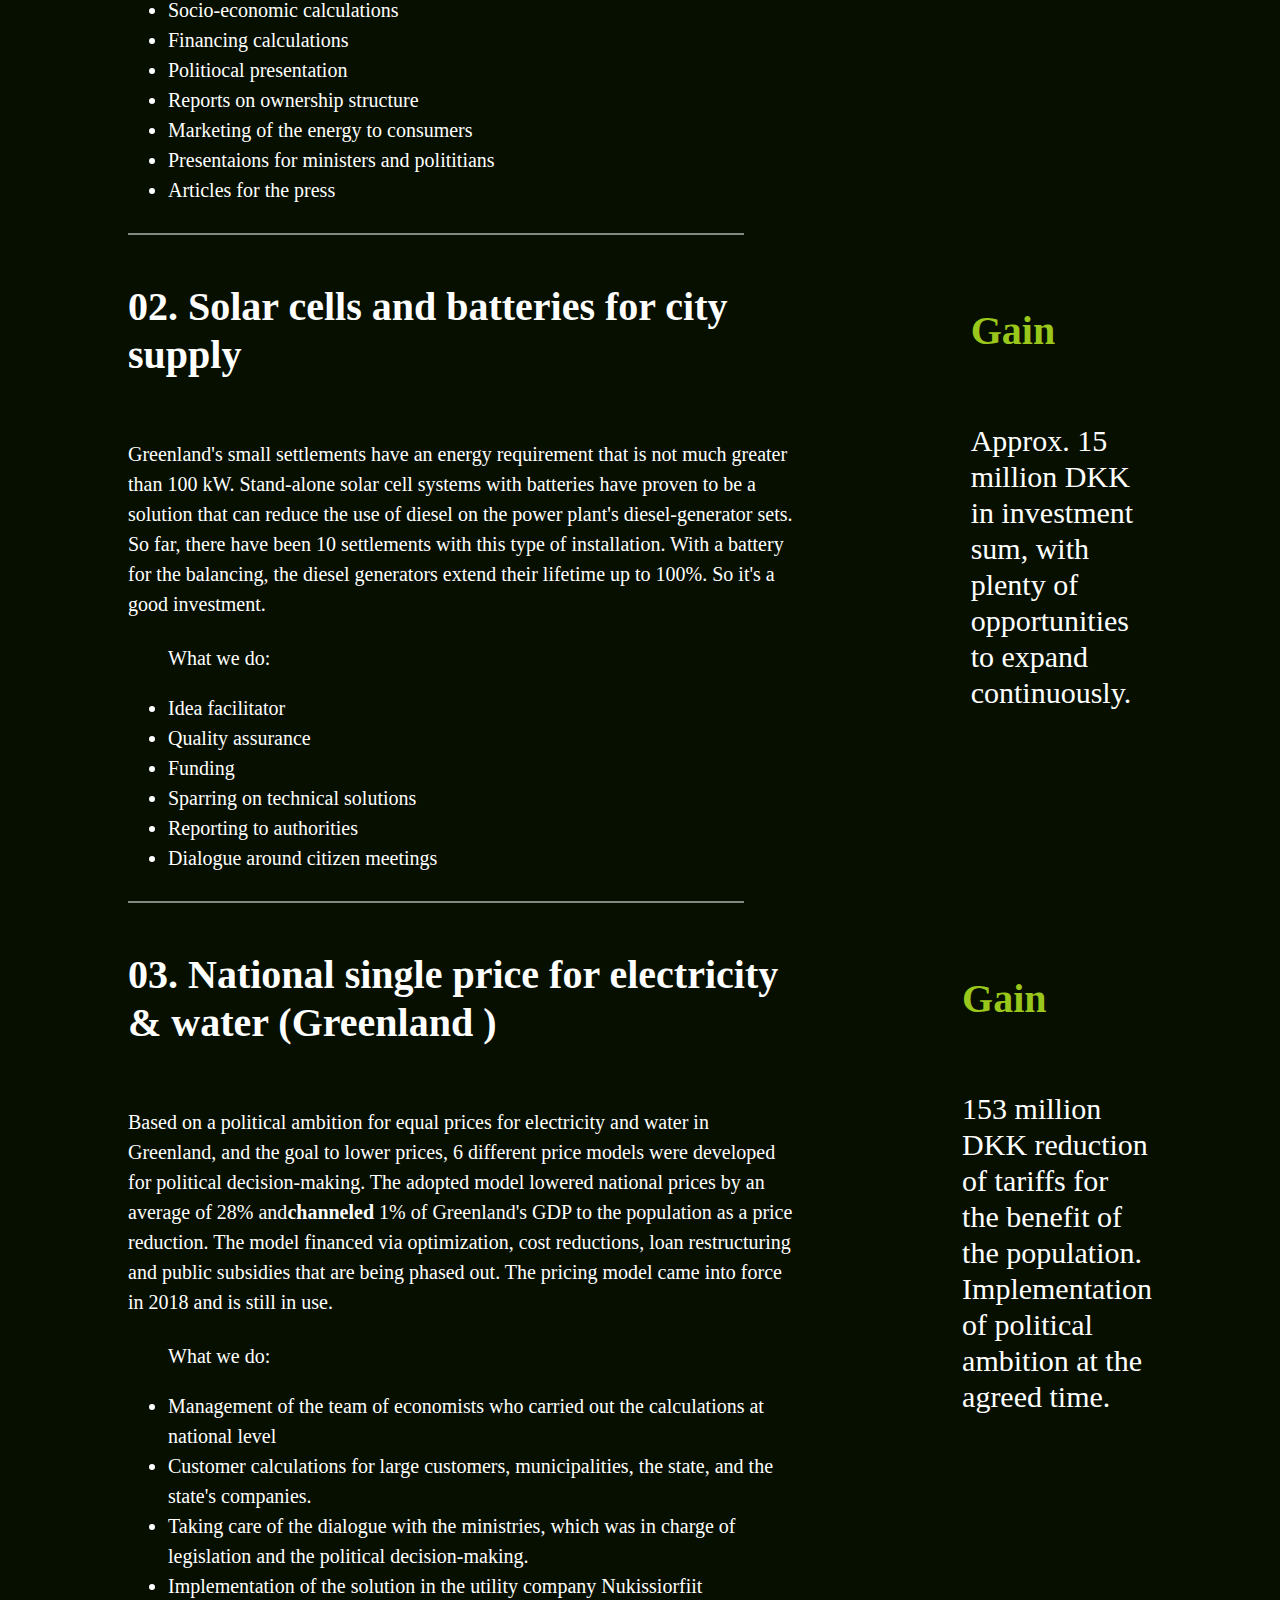
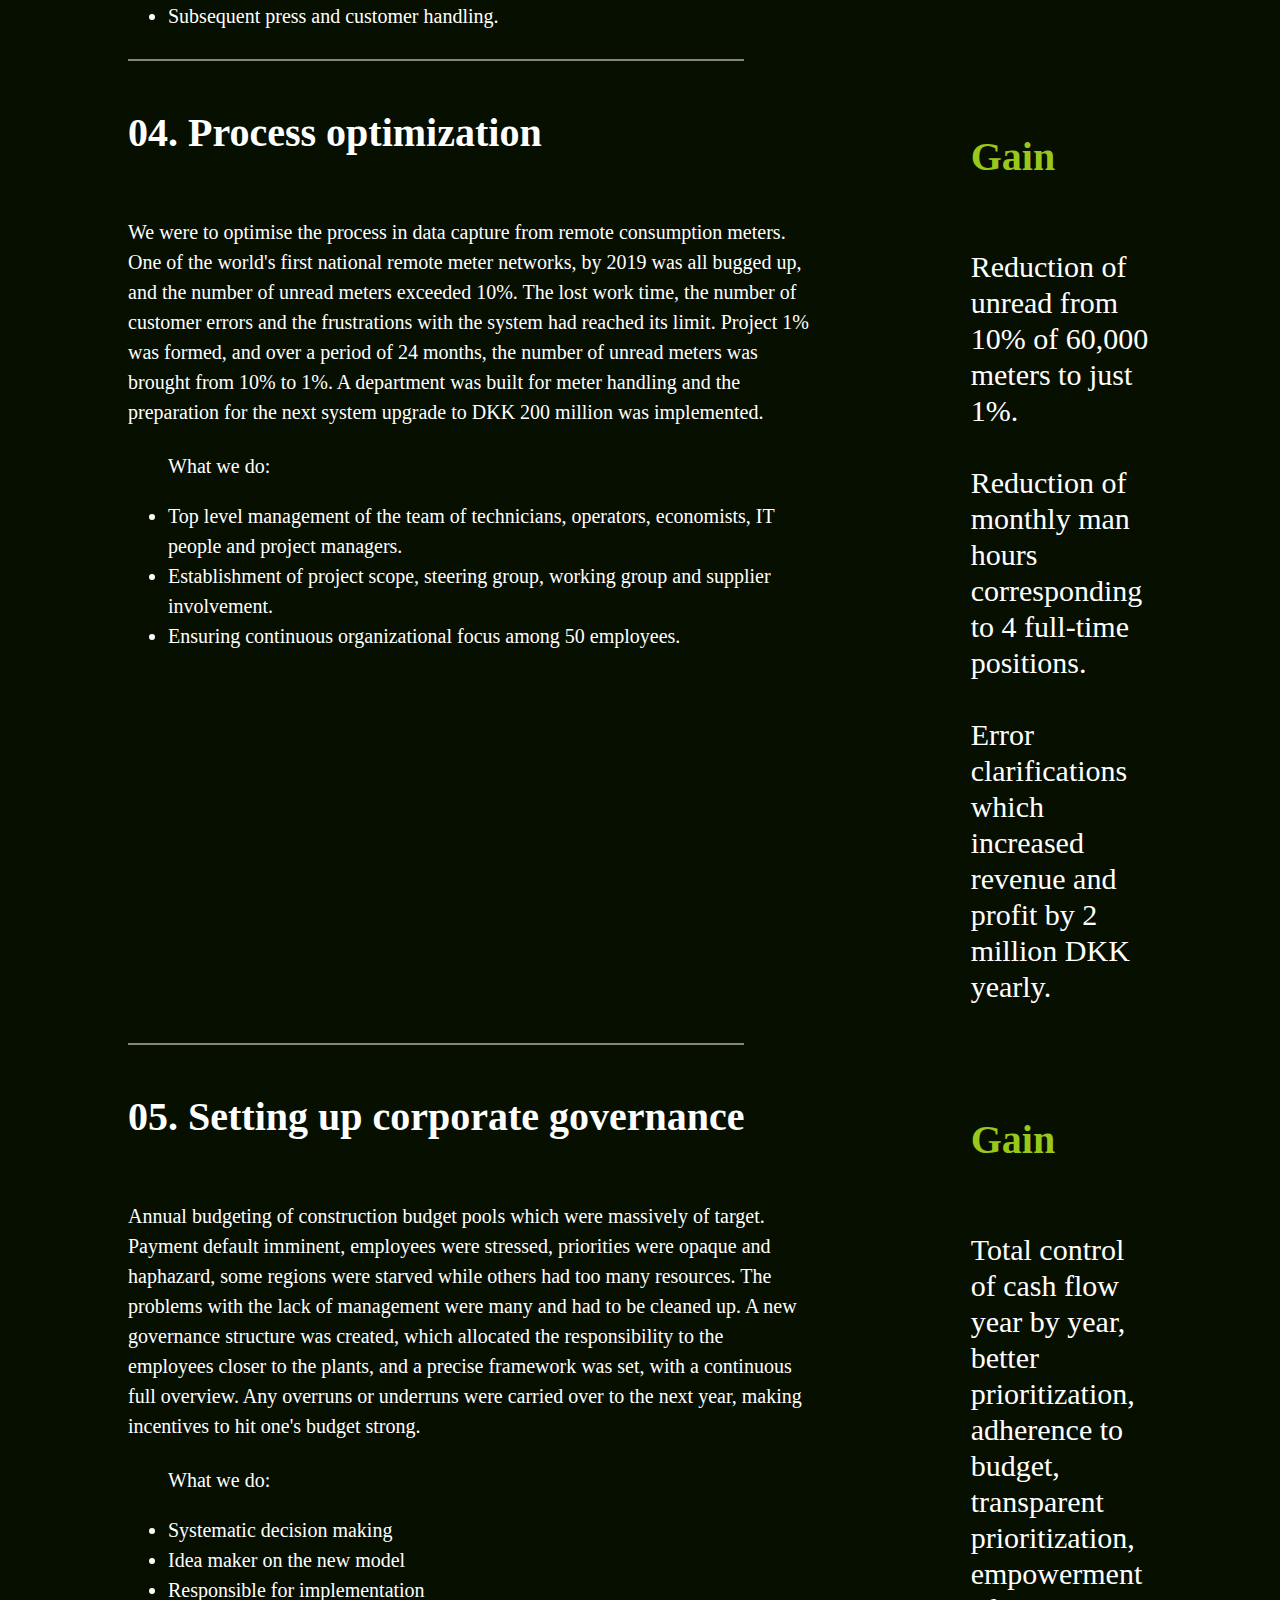
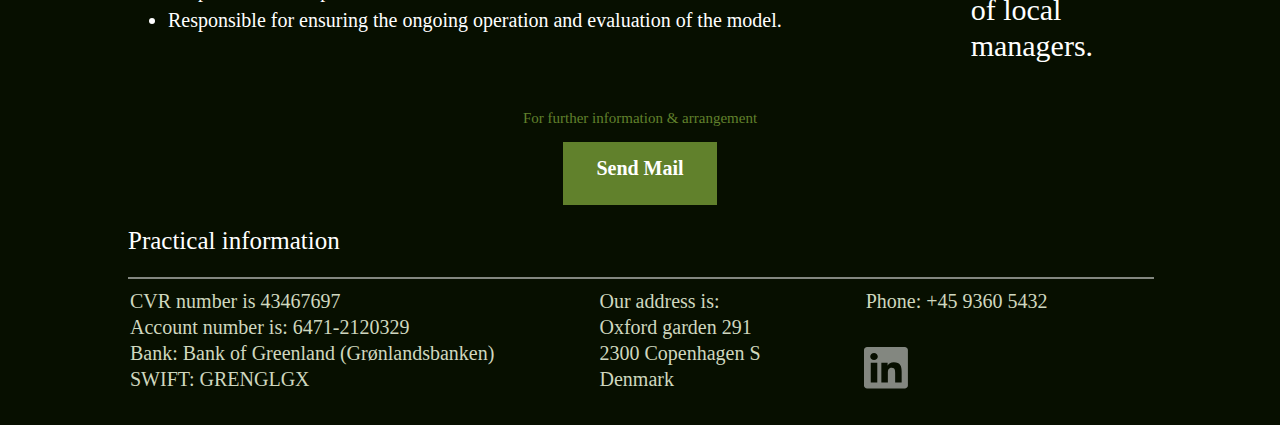
==== commit f0a714f8: "another batch of fixes" ====
--- a/about.html
+++ b/about.html
@@ -48,13 +48,17 @@
         </div>
       </div>
     </nav>
-    <header class="indexHeader">
+   <header class="indexHeader">
       <div class="logo1">
+        <a href="index.html">Frontpage</a>
+        <a href="services.html">Services</a>
+        <a href="workshop.html">Workshop</a>
+        <a href="about.html">About us</a>
       </div>
       <div class="logo2">
-          <a href="index.html"><img src="./pics/logoName.webp" alt="GreenLead logo with name"></a>
-      </div>
-  </header>
+        <a href="index.html"><img src="./pics/logoName.webp" alt="GreenLead logo with name" /></a>
+      </div>
+    </header>
     <section class="introSection">
       <h1 class="headers">We are guiding the green energy transition</h1>
       <h2>Our goal is to help the green transition move forward by changing companies' strategies on green energy.</h2>
@@ -92,7 +96,7 @@
       </section>
       <section>
         <div class="testimonialSectionDesktop">
-          <img src="/pics/partners.webp" alt="" />
+          <img src="pics/partners.webp" alt="partners" />
           <a style="color: white;"> View Projects</a>
           <a href="#projects"><svg width="105" height="108" viewBox="0 0 105 108" fill="none" xmlns="http://www.w3.org/2000/svg">
             <path d="M52.3845 30.3851L36.8033 37.7164L52.0605 95.9431L67.8929 37.7858L52.3845 30.3851Z" fill="#CFD7BF"/>
--- a/style.css
+++ b/style.css
@@ -294,6 +294,7 @@
   display: block;
   margin-left: auto;
   margin-right: auto;
+  padding-bottom: 60px;
 }
 
 .gridText {
@@ -381,6 +382,8 @@
     font-weight: 700;
     line-height: 22px;
     width: 100%;
+    padding-top: 20px;
+    padding-bottom: 20px;
   }
   h4 {
     display: flex;
@@ -487,6 +490,7 @@
     font-family: Verdana;
     font-weight: 700;
     line-height: 21px;
+    padding-bottom: 0px;
   }
   .gridText {
     display: flex;
@@ -531,6 +535,11 @@
 }
 
 .indexHeader {
+  display: flex;
+  flex-direction: row;
+}
+
+.indexHeader1 {
   display: flex;
   flex-direction: row;
 }
@@ -770,9 +779,12 @@
     display: flex;
     justify-content: space-between;
   }
+  .indexHeader {
+    display: none;
+  }
   .introSection {
     margin: 0%;
-    width: 80%;
+    width: 100%;
   }
   .workshopFlex {
     display: block;
@@ -859,9 +871,6 @@
   .logo1 a {
     font-size: 12px;
   }
-  .logo2 {
-    display: none;
-  }
   .indexArt {
     display: none;
   }
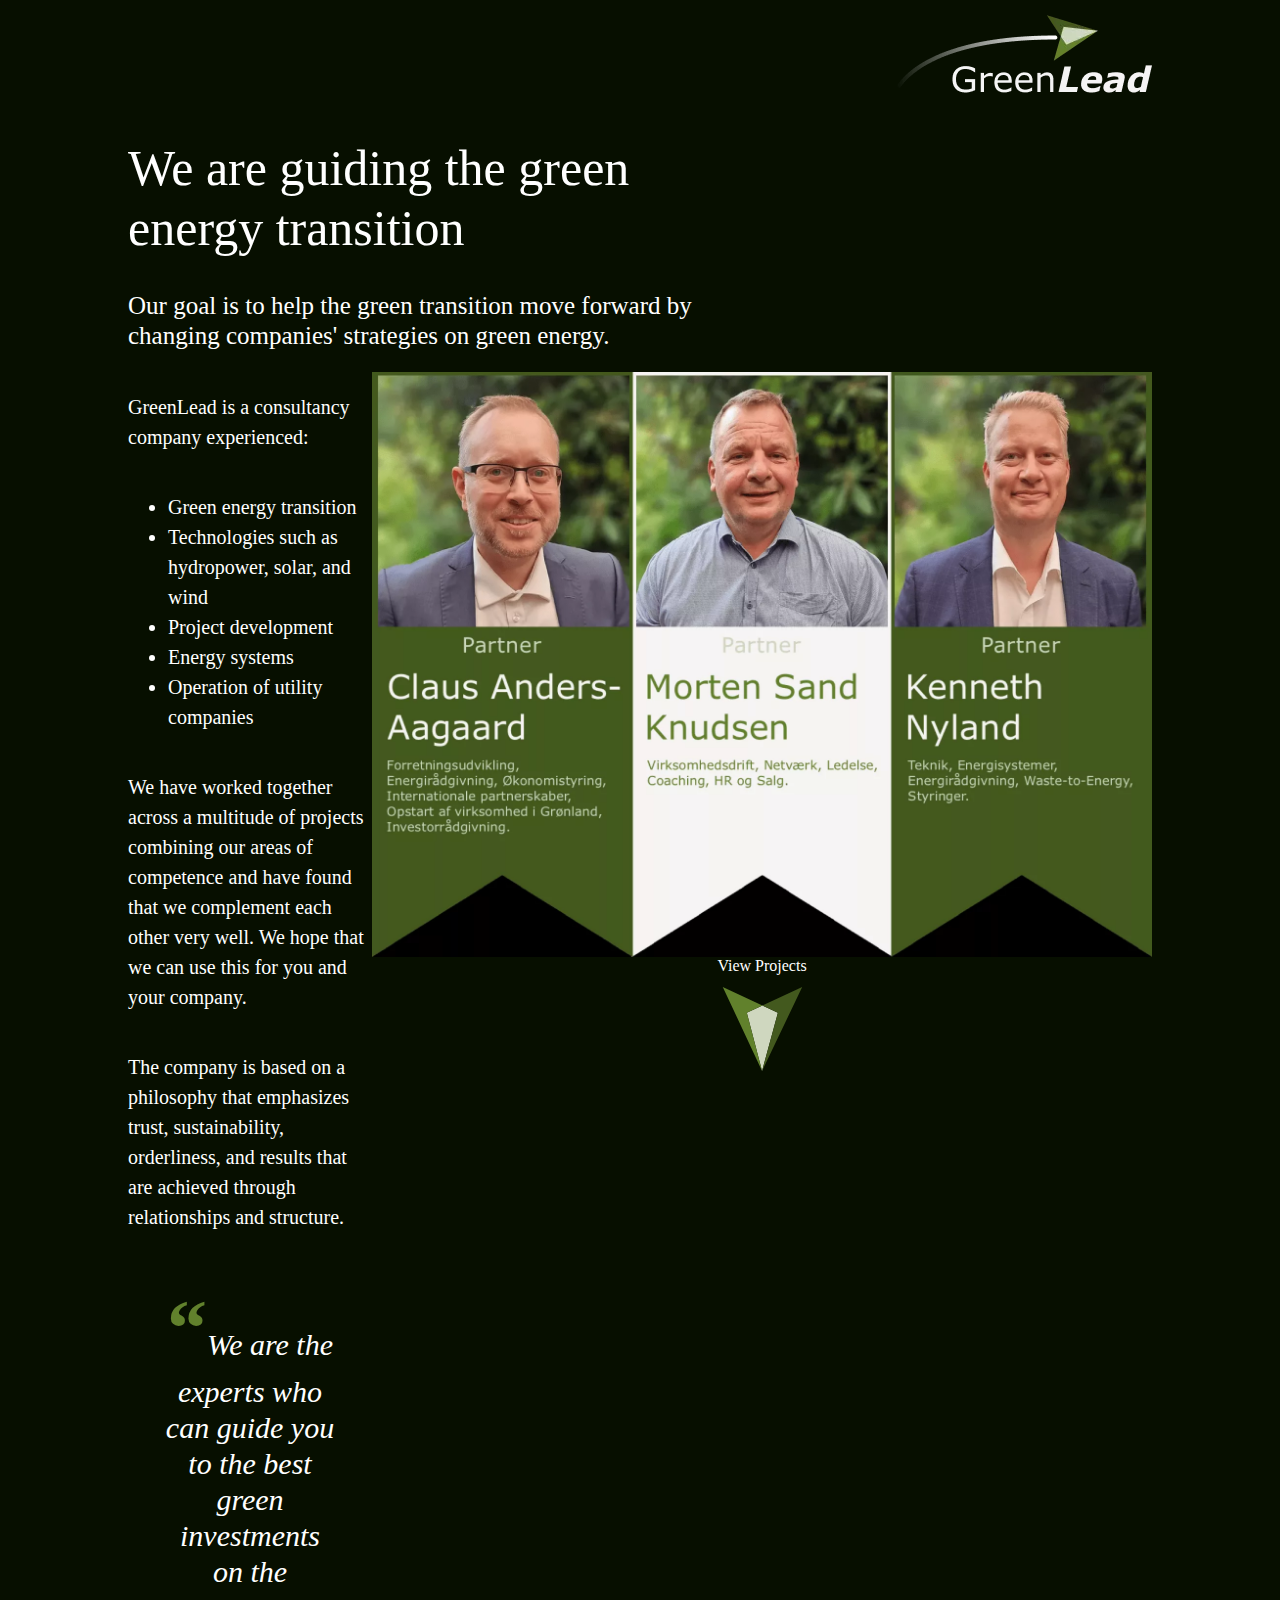
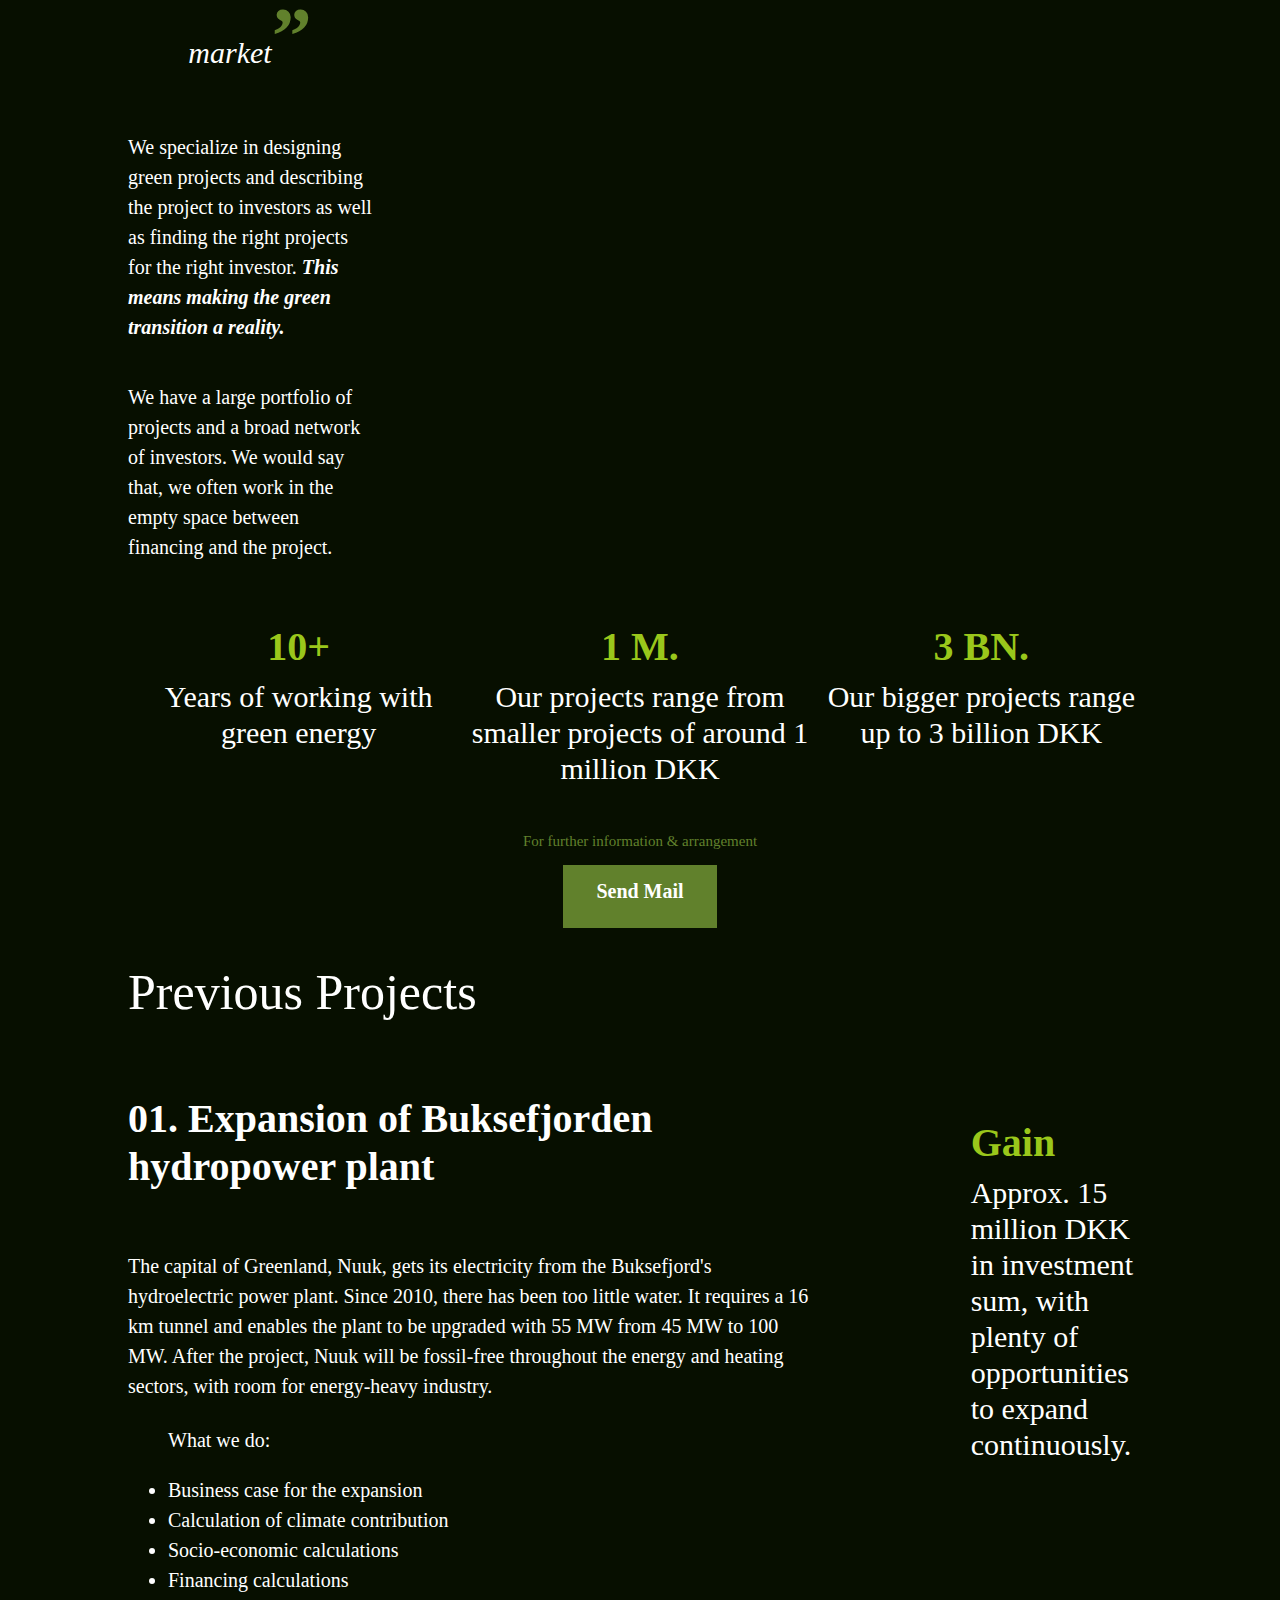
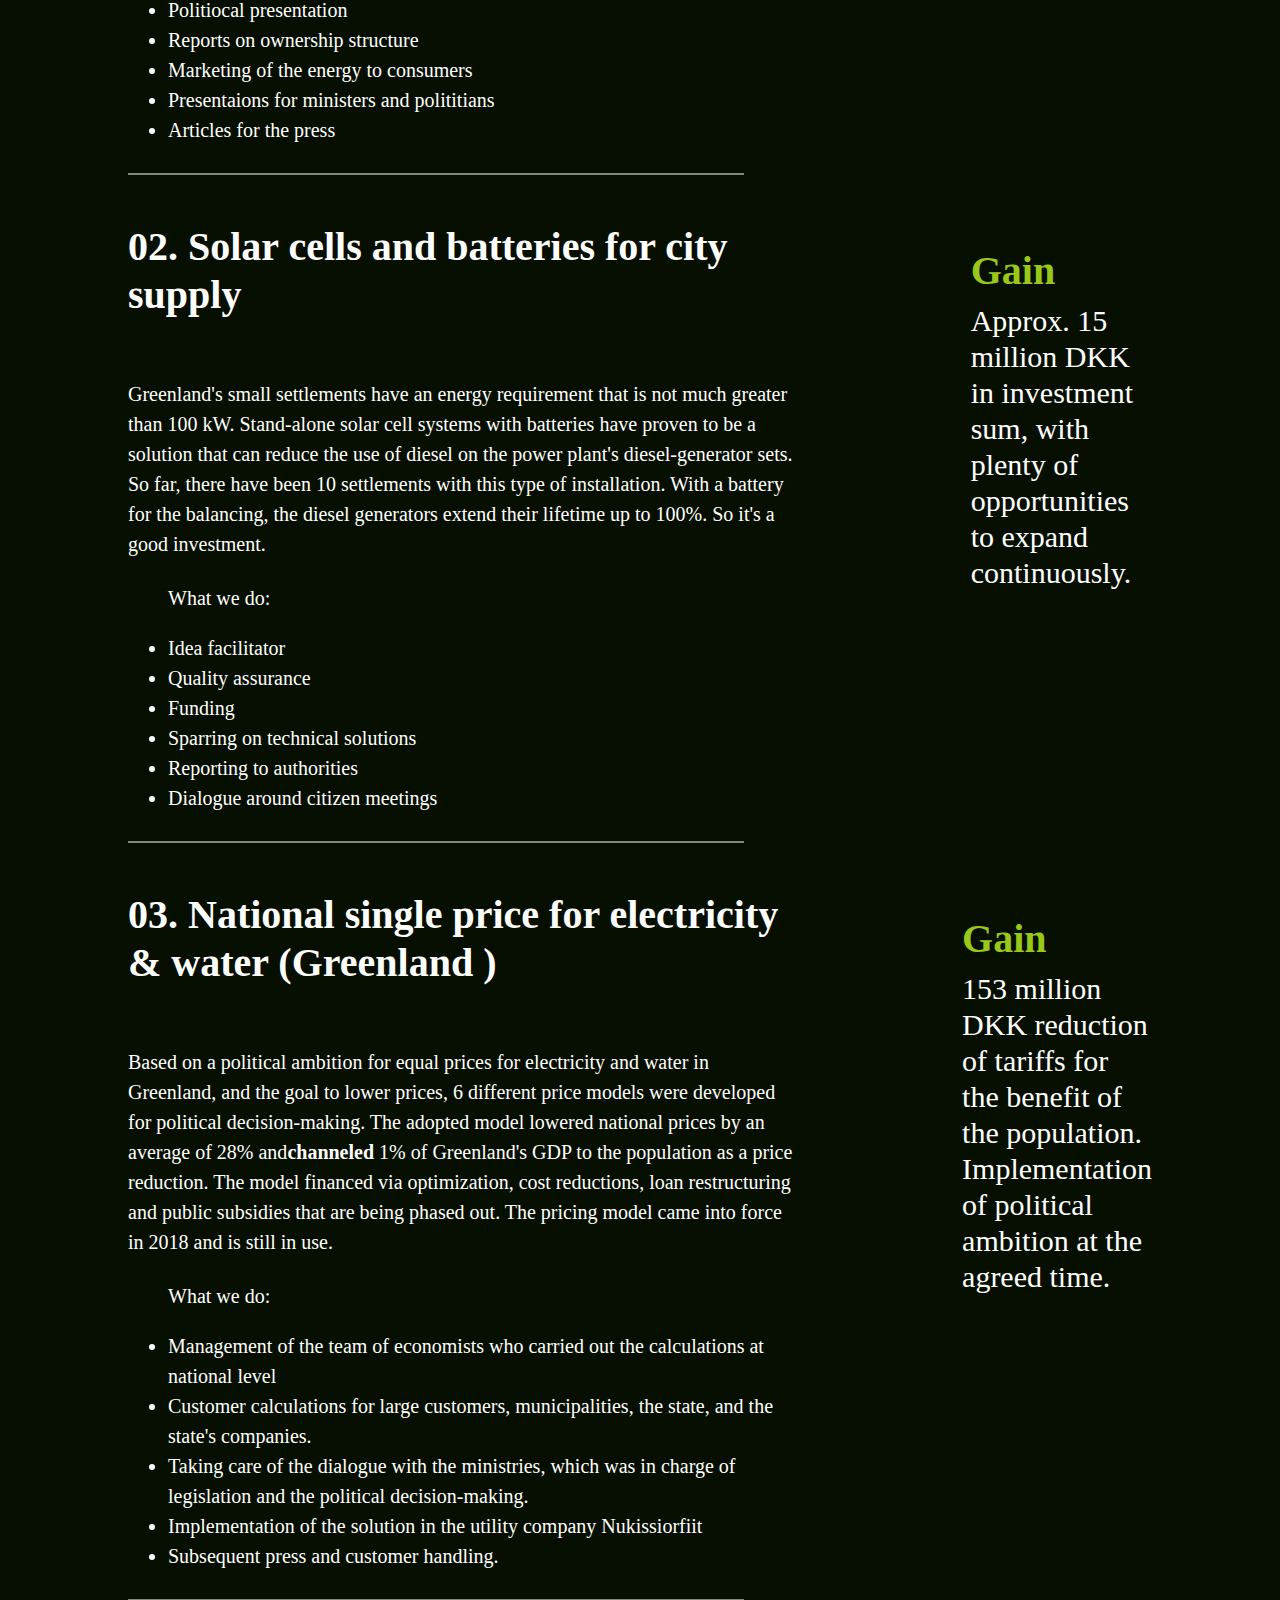
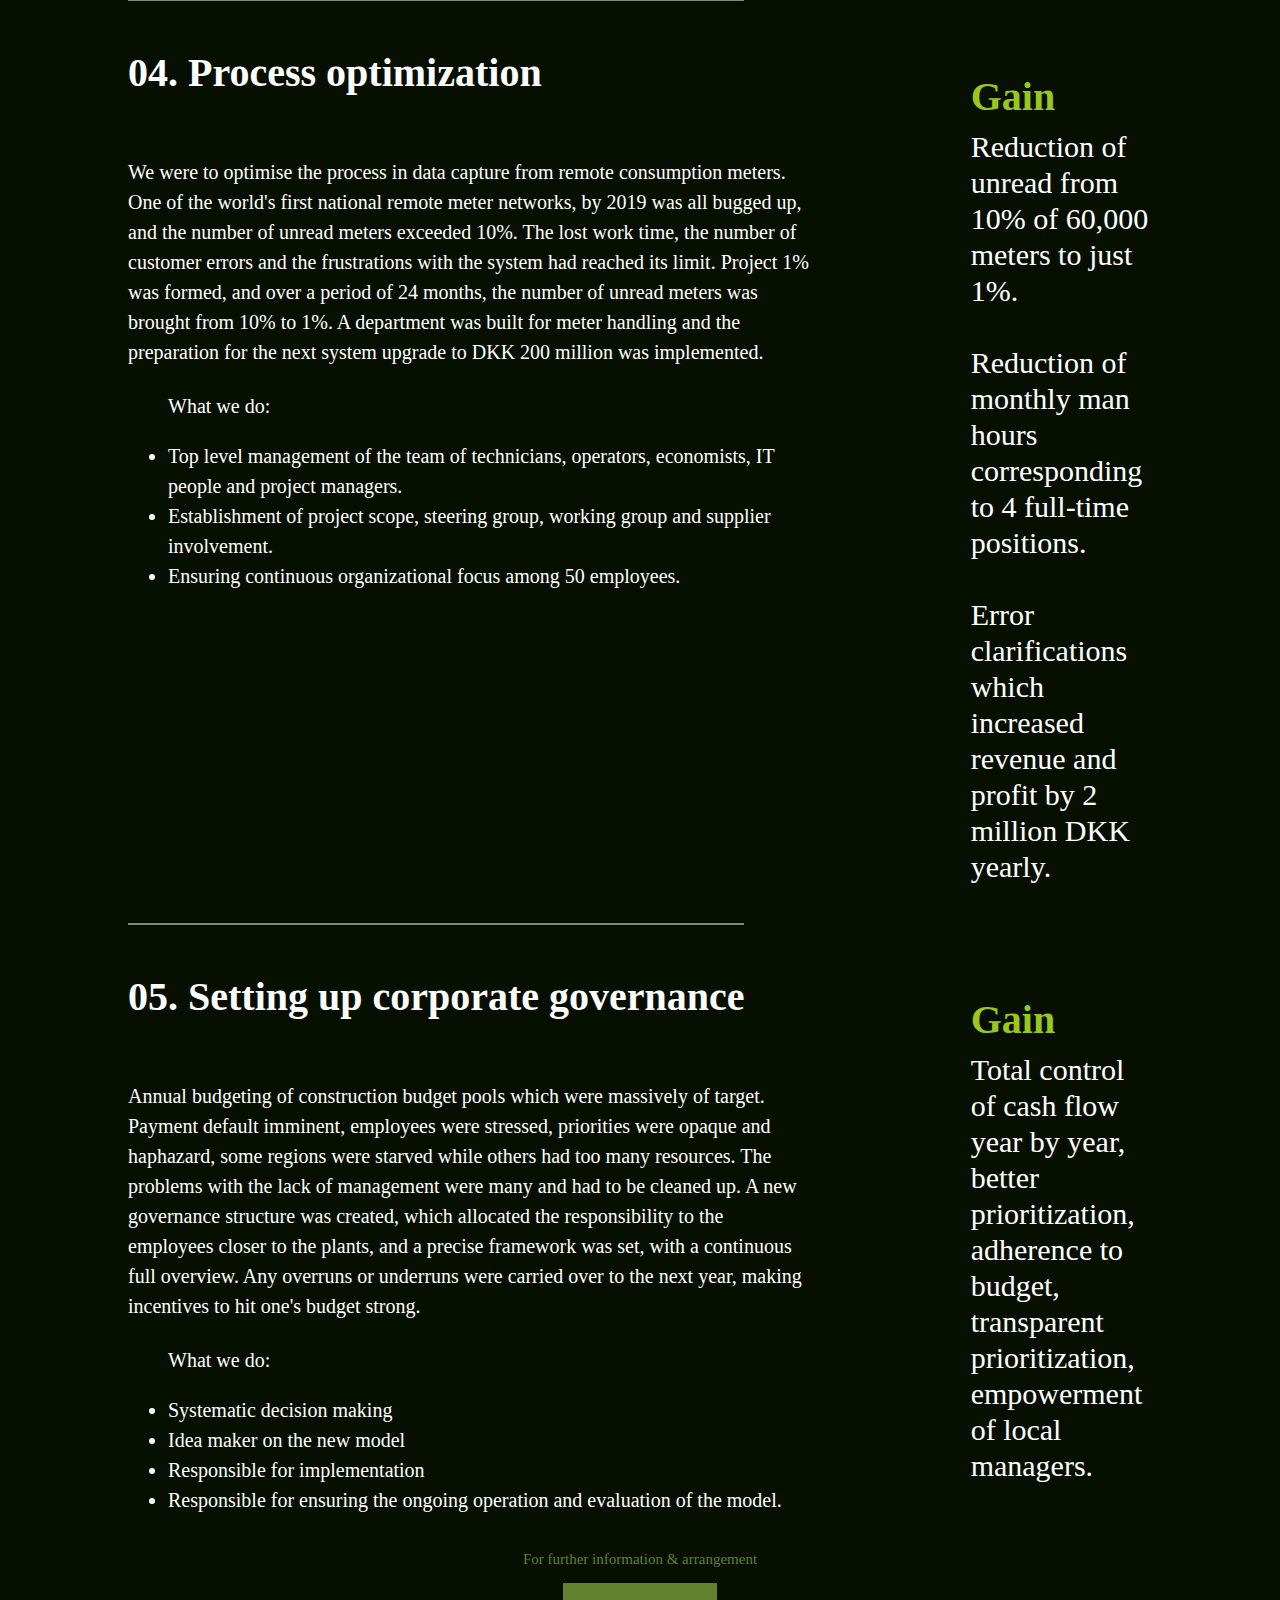
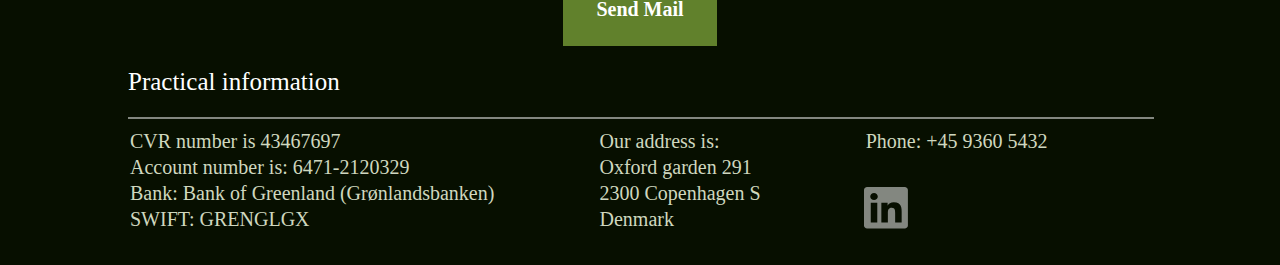
==== commit 8d4a21f4: "index and mail" ====
--- a/about.html
+++ b/about.html
@@ -48,17 +48,13 @@
         </div>
       </div>
     </nav>
-   <header class="indexHeader">
+    <header class="indexHeader">
       <div class="logo1">
-        <a href="index.html">Frontpage</a>
-        <a href="services.html">Services</a>
-        <a href="workshop.html">Workshop</a>
-        <a href="about.html">About us</a>
       </div>
       <div class="logo2">
-        <a href="index.html"><img src="./pics/logoName.webp" alt="GreenLead logo with name" /></a>
-      </div>
-    </header>
+          <a href="index.html"><img src="./pics/logoName.webp" alt="GreenLead logo with name"></a>
+      </div>
+  </header>
     <section class="introSection">
       <h1 class="headers">We are guiding the green energy transition</h1>
       <h2>Our goal is to help the green transition move forward by changing companies' strategies on green energy.</h2>
@@ -96,7 +92,7 @@
       </section>
       <section>
         <div class="testimonialSectionDesktop">
-          <img src="pics/partners.webp" alt="partners" />
+          <img src="/pics/partners.webp" alt="" />
           <a style="color: white;"> View Projects</a>
           <a href="#projects"><svg width="105" height="108" viewBox="0 0 105 108" fill="none" xmlns="http://www.w3.org/2000/svg">
             <path d="M52.3845 30.3851L36.8033 37.7164L52.0605 95.9431L67.8929 37.7858L52.3845 30.3851Z" fill="#CFD7BF"/>
--- a/style.css
+++ b/style.css
@@ -140,7 +140,7 @@
 
 .indexNav {
   display: flex;
-  color: #ffffff;
+  color: rgba(255, 255, 255, 0.3);
   flex-direction: column;
   font-size: 50px;
   font-family: Verdana;
@@ -170,6 +170,9 @@
 }
 .indexNav li a {
   text-decoration: none;
+  color: rgba(255, 255, 255, 0.3);
+}
+.indexNav li :hover {
   color: #ffffff;
 }
 
@@ -294,7 +297,6 @@
   display: block;
   margin-left: auto;
   margin-right: auto;
-  padding-bottom: 60px;
 }
 
 .gridText {
@@ -382,8 +384,6 @@
     font-weight: 700;
     line-height: 22px;
     width: 100%;
-    padding-top: 20px;
-    padding-bottom: 20px;
   }
   h4 {
     display: flex;
@@ -490,7 +490,6 @@
     font-family: Verdana;
     font-weight: 700;
     line-height: 21px;
-    padding-bottom: 0px;
   }
   .gridText {
     display: flex;
@@ -535,11 +534,6 @@
 }
 
 .indexHeader {
-  display: flex;
-  flex-direction: row;
-}
-
-.indexHeader1 {
   display: flex;
   flex-direction: row;
 }
@@ -779,12 +773,9 @@
     display: flex;
     justify-content: space-between;
   }
-  .indexHeader {
-    display: none;
-  }
   .introSection {
     margin: 0%;
-    width: 100%;
+    width: 80%;
   }
   .workshopFlex {
     display: block;
@@ -871,6 +862,9 @@
   .logo1 a {
     font-size: 12px;
   }
+  .logo2 {
+    display: none;
+  }
   .indexArt {
     display: none;
   }
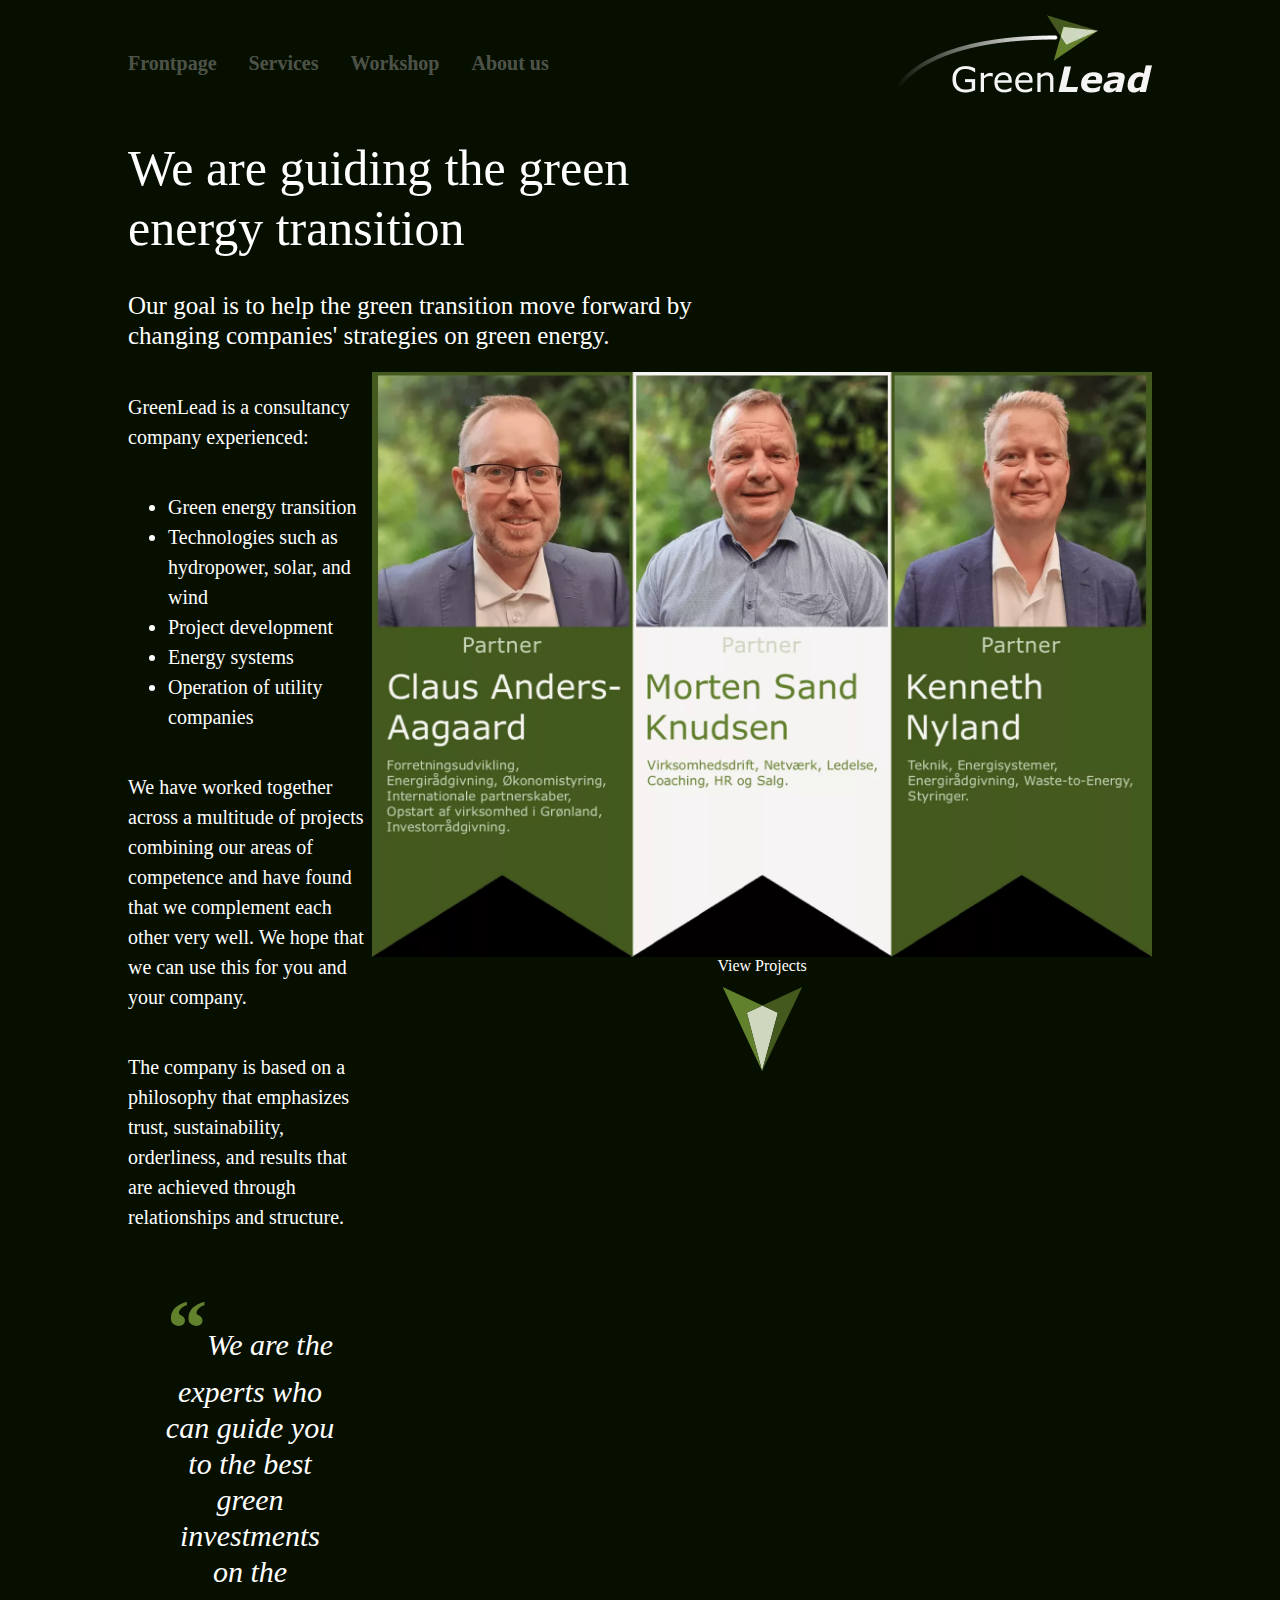
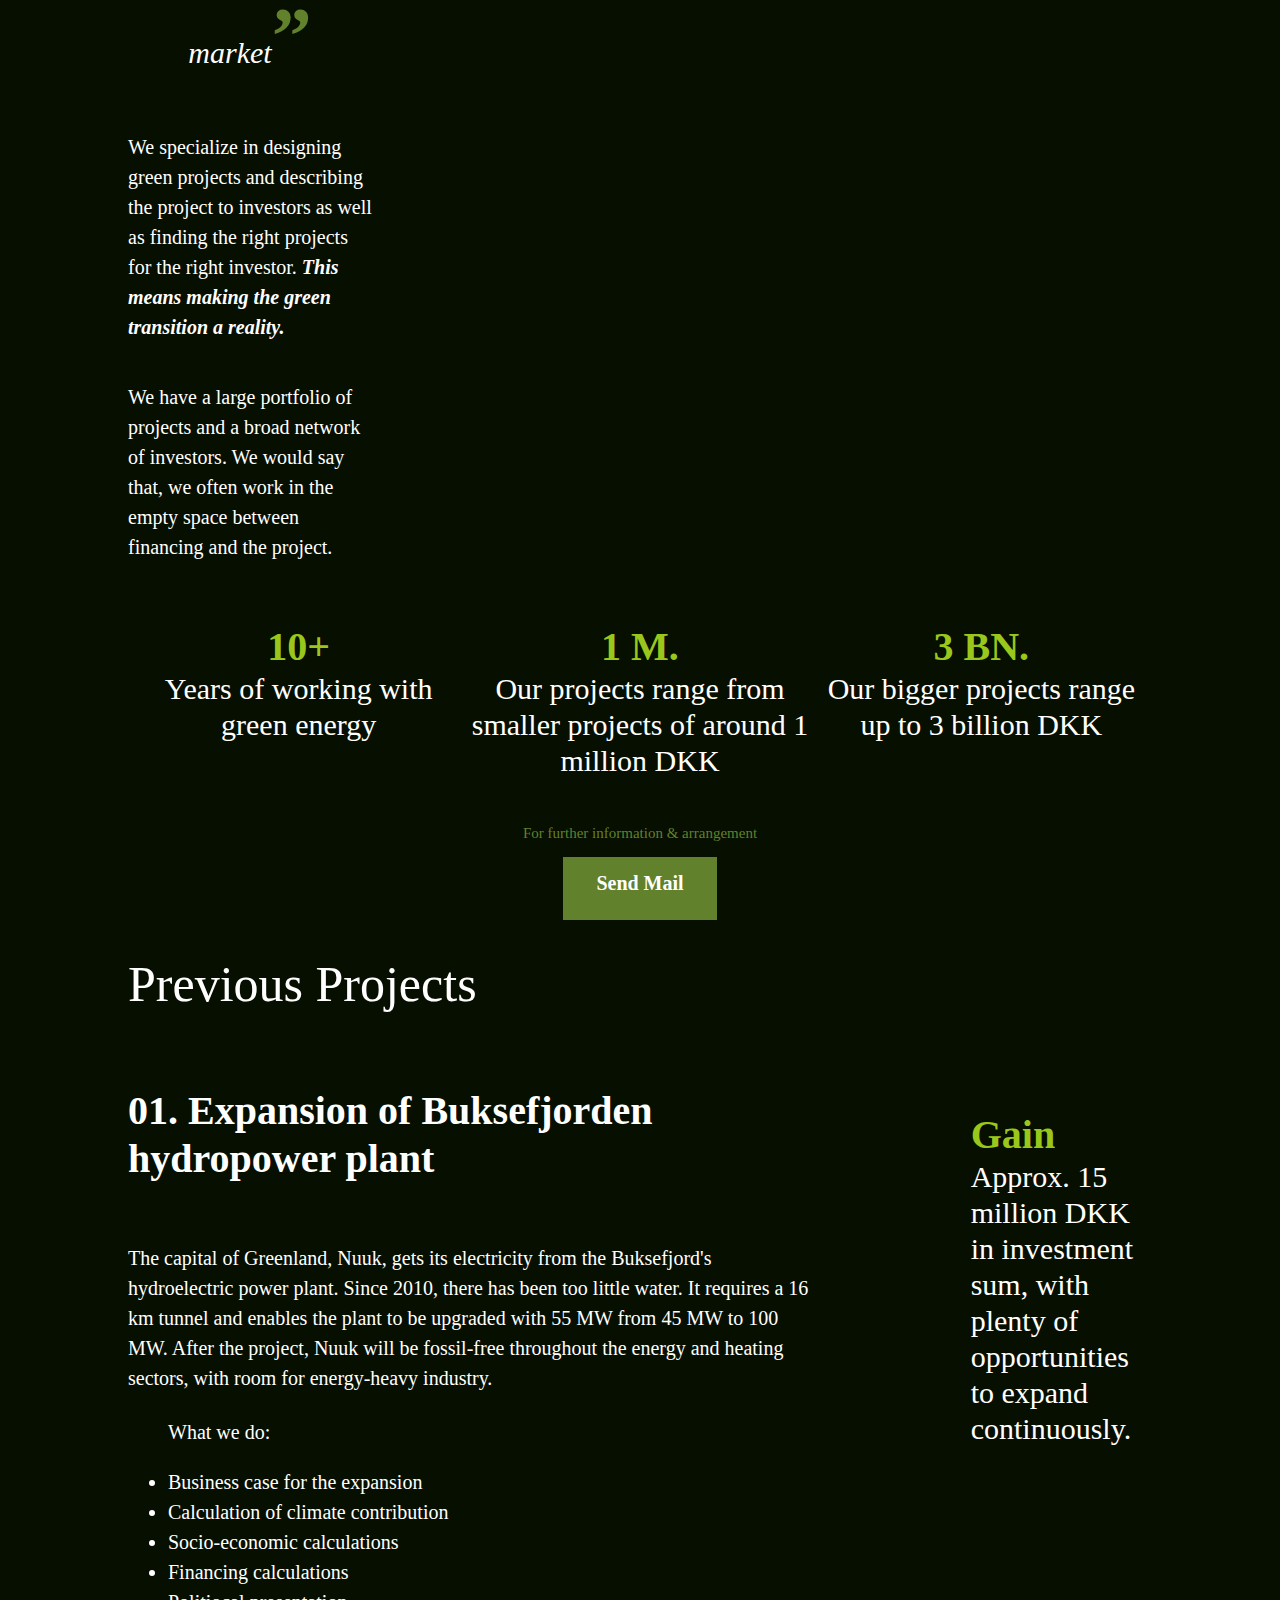
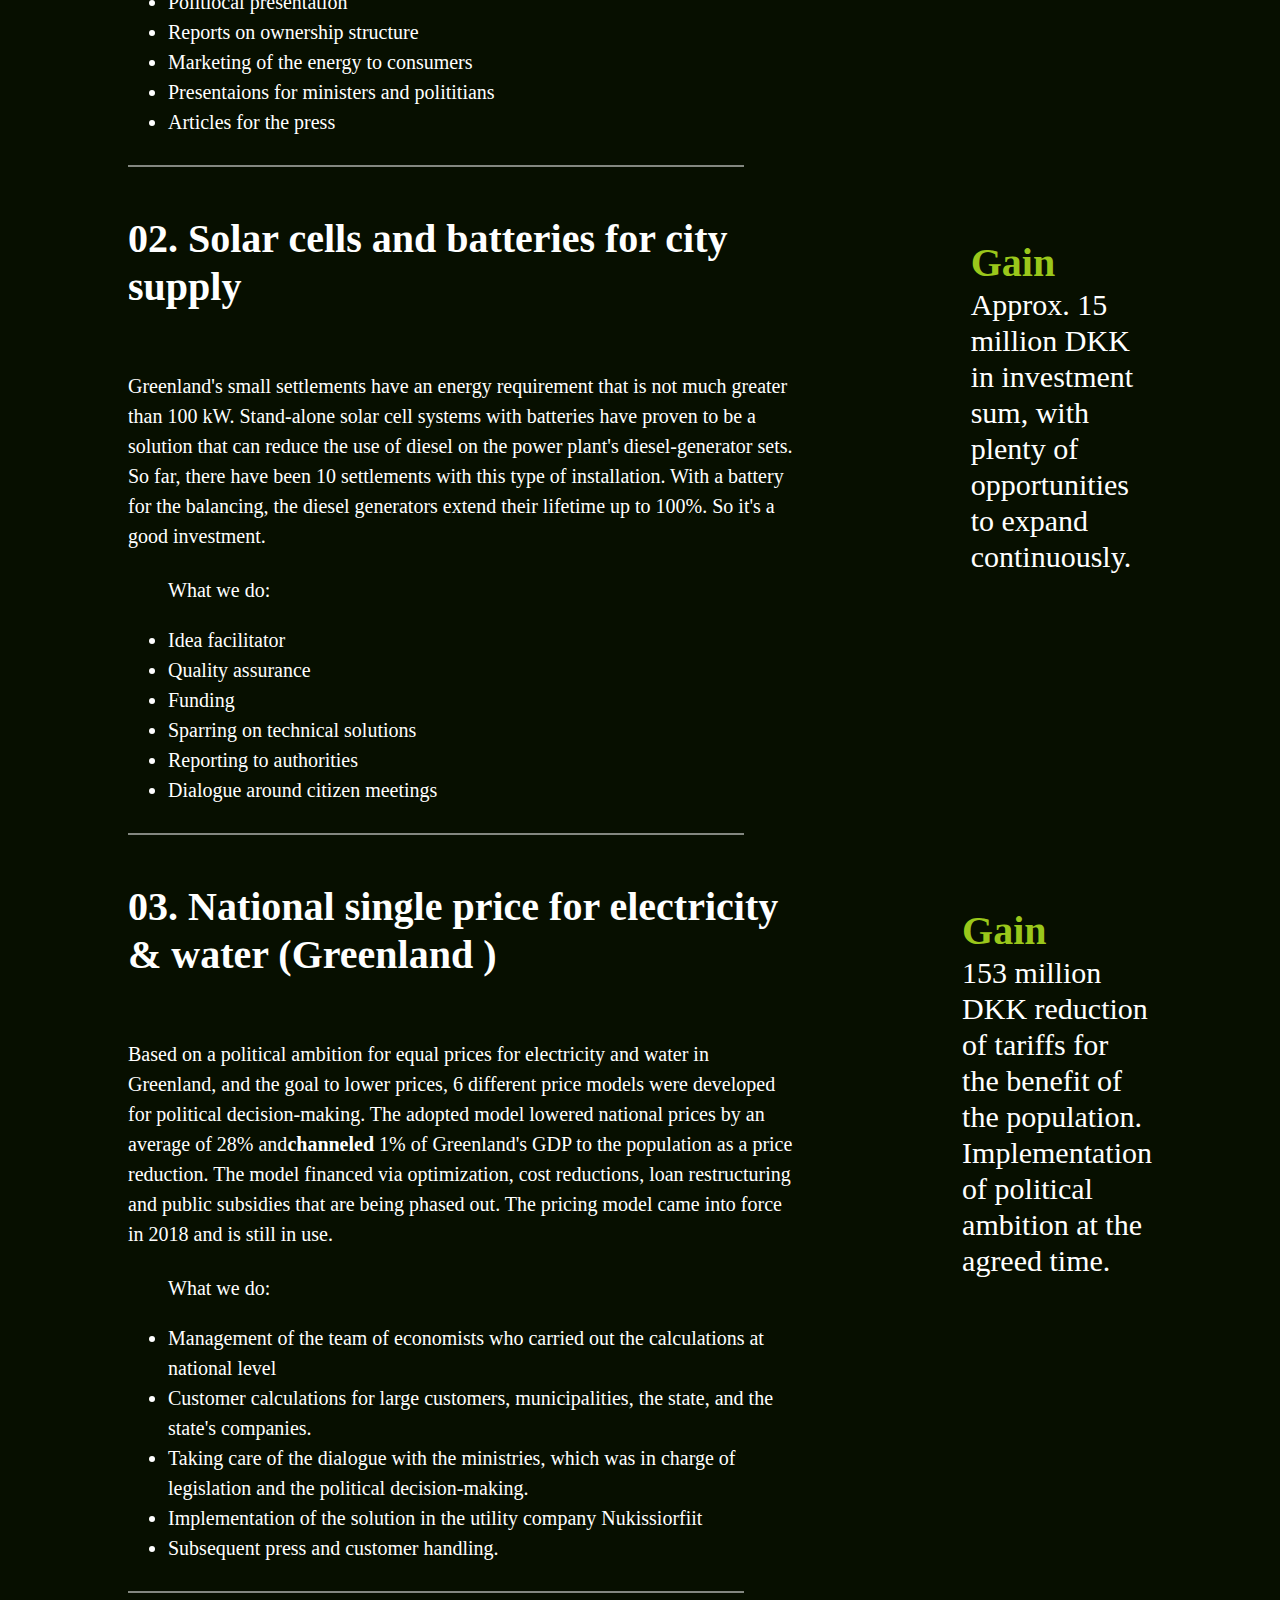
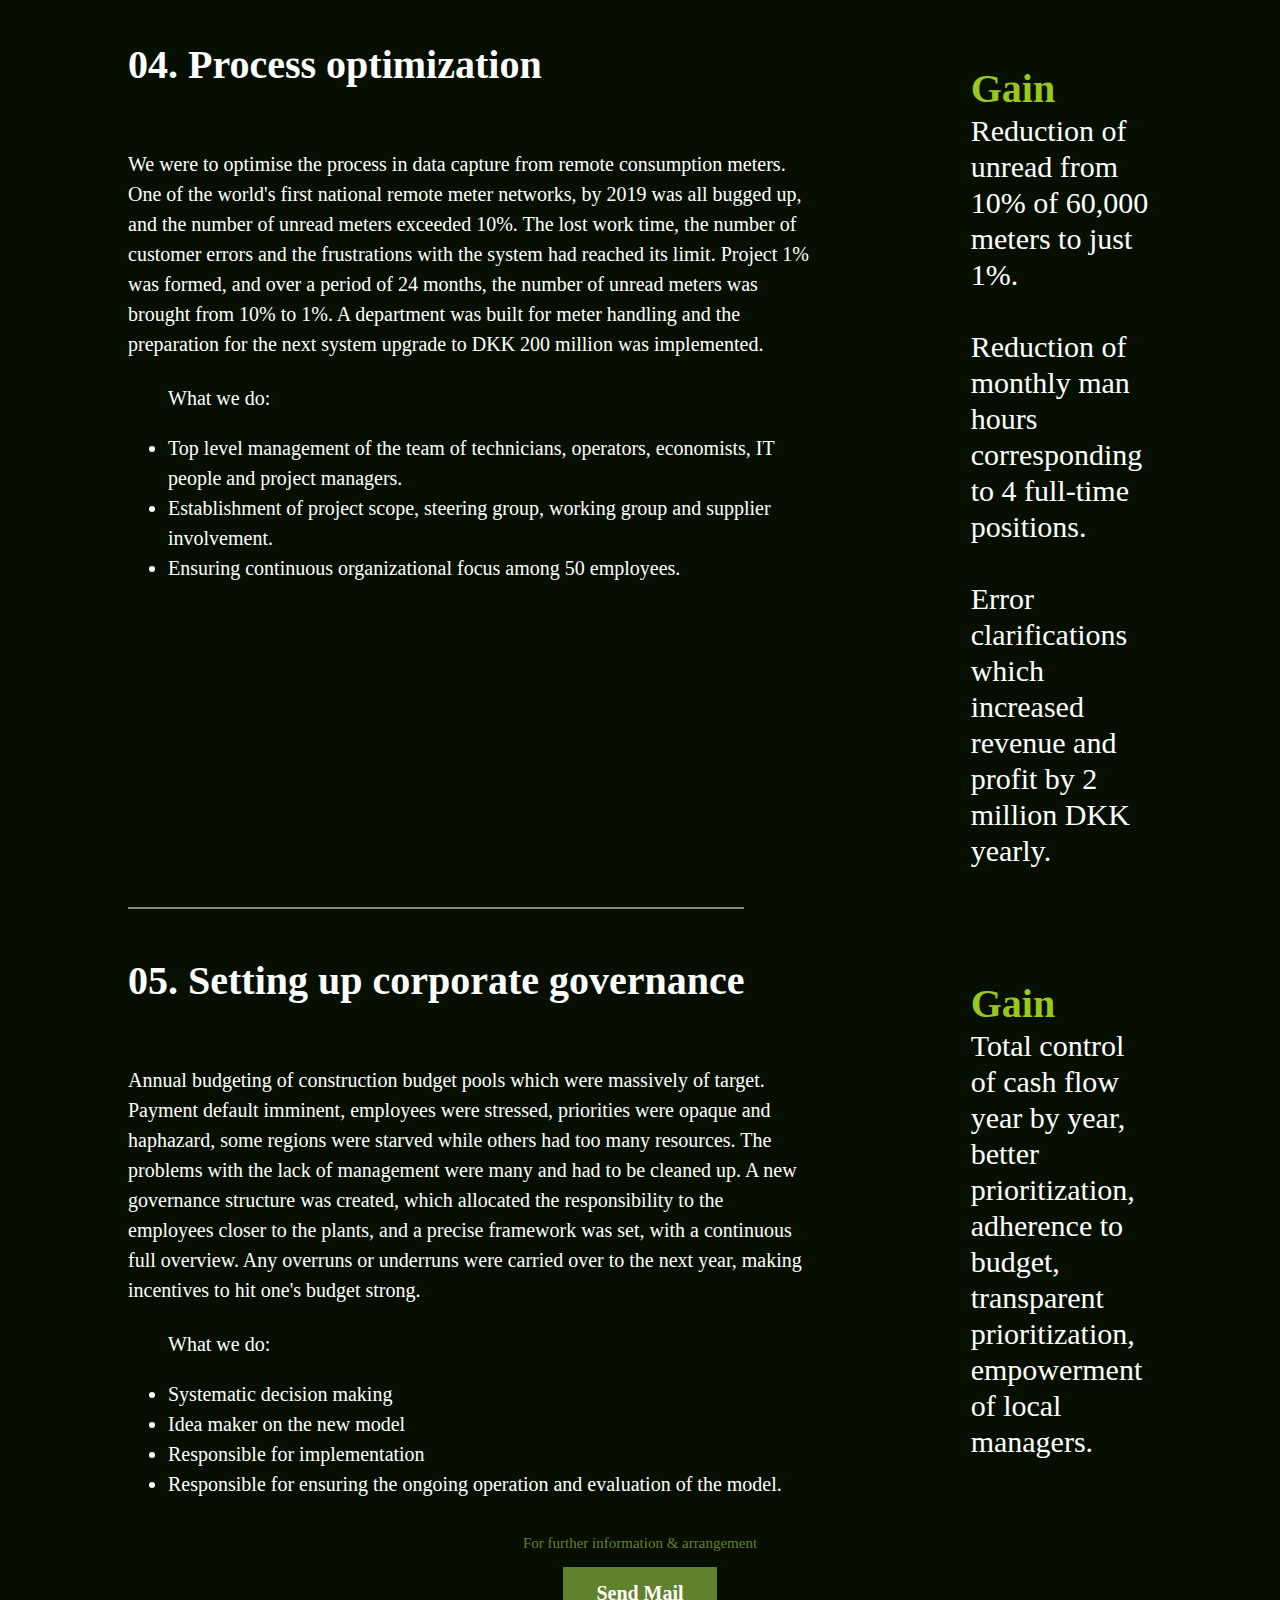
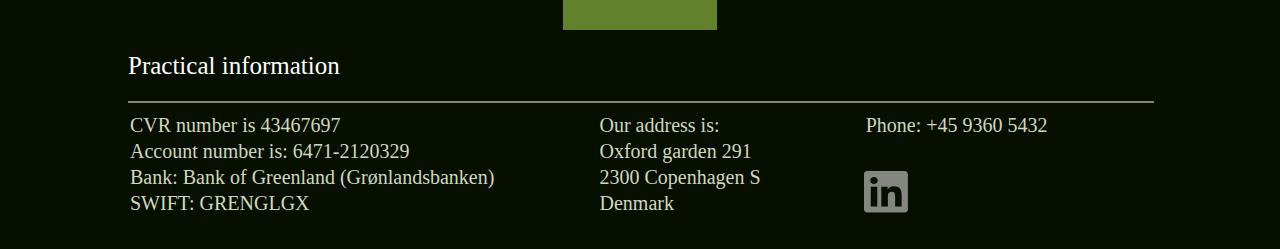
==== commit 9c5a6804: "website version 1" ====
--- a/about.html
+++ b/about.html
@@ -48,13 +48,17 @@
         </div>
       </div>
     </nav>
-    <header class="indexHeader">
+   <header class="indexHeader">
       <div class="logo1">
+        <a href="index.html">Frontpage</a>
+        <a href="services.html">Services</a>
+        <a href="workshop.html">Workshop</a>
+        <a href="about.html">About us</a>
       </div>
       <div class="logo2">
-          <a href="index.html"><img src="./pics/logoName.webp" alt="GreenLead logo with name"></a>
-      </div>
-  </header>
+        <a href="index.html"><img src="./pics/logoName.webp" alt="GreenLead logo with name" /></a>
+      </div>
+    </header>
     <section class="introSection">
       <h1 class="headers">We are guiding the green energy transition</h1>
       <h2>Our goal is to help the green transition move forward by changing companies' strategies on green energy.</h2>
@@ -92,7 +96,7 @@
       </section>
       <section>
         <div class="testimonialSectionDesktop">
-          <img src="/pics/partners.webp" alt="" />
+          <img src="pics/partners.webp" alt="partners" />
           <a style="color: white;"> View Projects</a>
           <a href="#projects"><svg width="105" height="108" viewBox="0 0 105 108" fill="none" xmlns="http://www.w3.org/2000/svg">
             <path d="M52.3845 30.3851L36.8033 37.7164L52.0605 95.9431L67.8929 37.7858L52.3845 30.3851Z" fill="#CFD7BF"/>
--- a/style.css
+++ b/style.css
@@ -198,6 +198,7 @@
   font-family: Verdana;
   font-weight: 700;
   line-height: 50px;
+  margin-bottom: 2rem;
 }
 
 .anchorText {
@@ -297,6 +298,7 @@
   display: block;
   margin-left: auto;
   margin-right: auto;
+  margin-bottom: 2rem;
 }
 
 .gridText {
@@ -384,6 +386,8 @@
     font-weight: 700;
     line-height: 22px;
     width: 100%;
+    padding-top: 20px;
+    padding-bottom: 20px;
   }
   h4 {
     display: flex;
@@ -490,6 +494,7 @@
     font-family: Verdana;
     font-weight: 700;
     line-height: 21px;
+    padding-bottom: 0px;
   }
   .gridText {
     display: flex;
@@ -538,6 +543,11 @@
   flex-direction: row;
 }
 
+.indexHeader1 {
+  display: flex;
+  flex-direction: row;
+}
+
 .logo1 {
   width: 50%;
   display: flex;
@@ -545,7 +555,7 @@
 }
 .logo1 a {
   display: flex;
-  color: #ffffff;
+  color: rgba(255, 255, 255, 0.3);
   flex-direction: row;
   font-size: 20px;
   font-family: Verdana;
@@ -554,6 +564,9 @@
   margin-top: 3rem;
   margin-right: 2rem;
   text-decoration: none;
+}
+.logo1 a:hover {
+  color: #ffffff;
 }
 
 .logo2 {
@@ -773,9 +786,12 @@
     display: flex;
     justify-content: space-between;
   }
+  .indexHeader {
+    display: none;
+  }
   .introSection {
     margin: 0%;
-    width: 80%;
+    width: 100%;
   }
   .workshopFlex {
     display: block;
@@ -862,9 +878,6 @@
   .logo1 a {
     font-size: 12px;
   }
-  .logo2 {
-    display: none;
-  }
   .indexArt {
     display: none;
   }
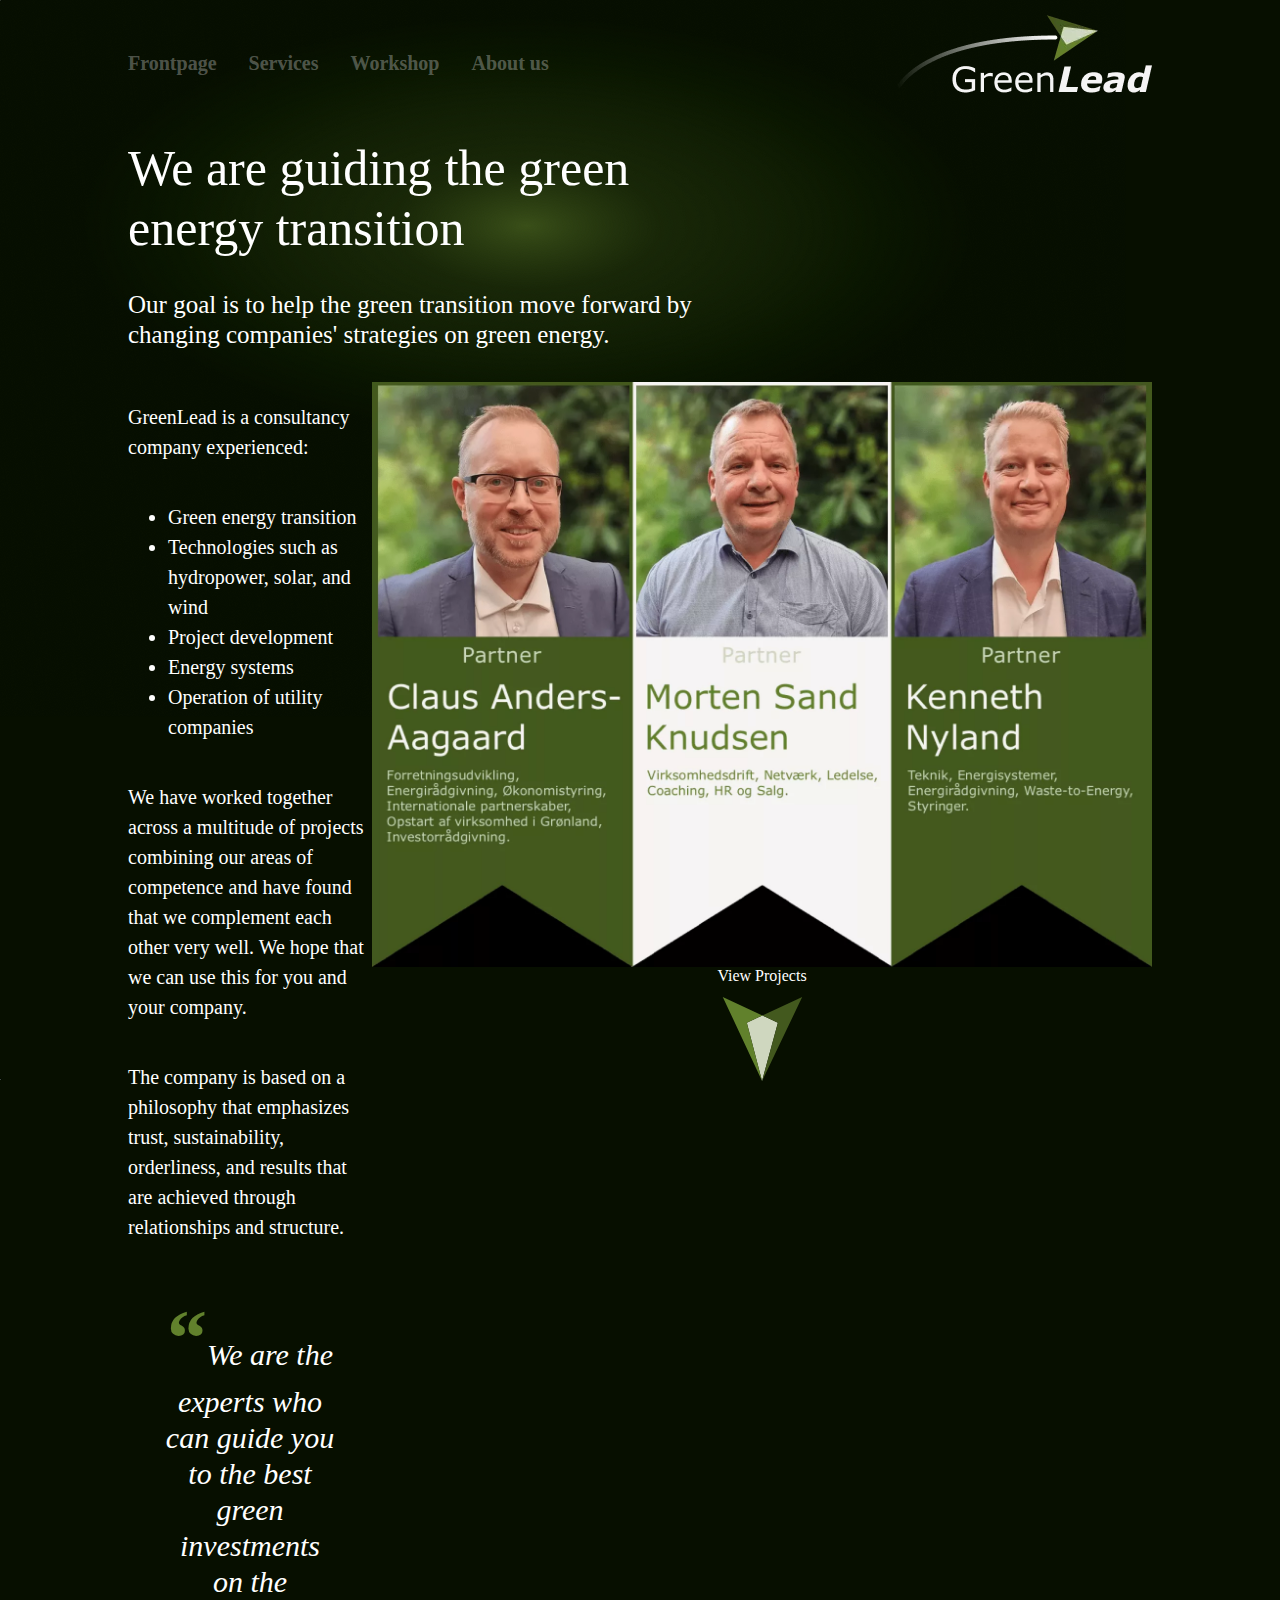
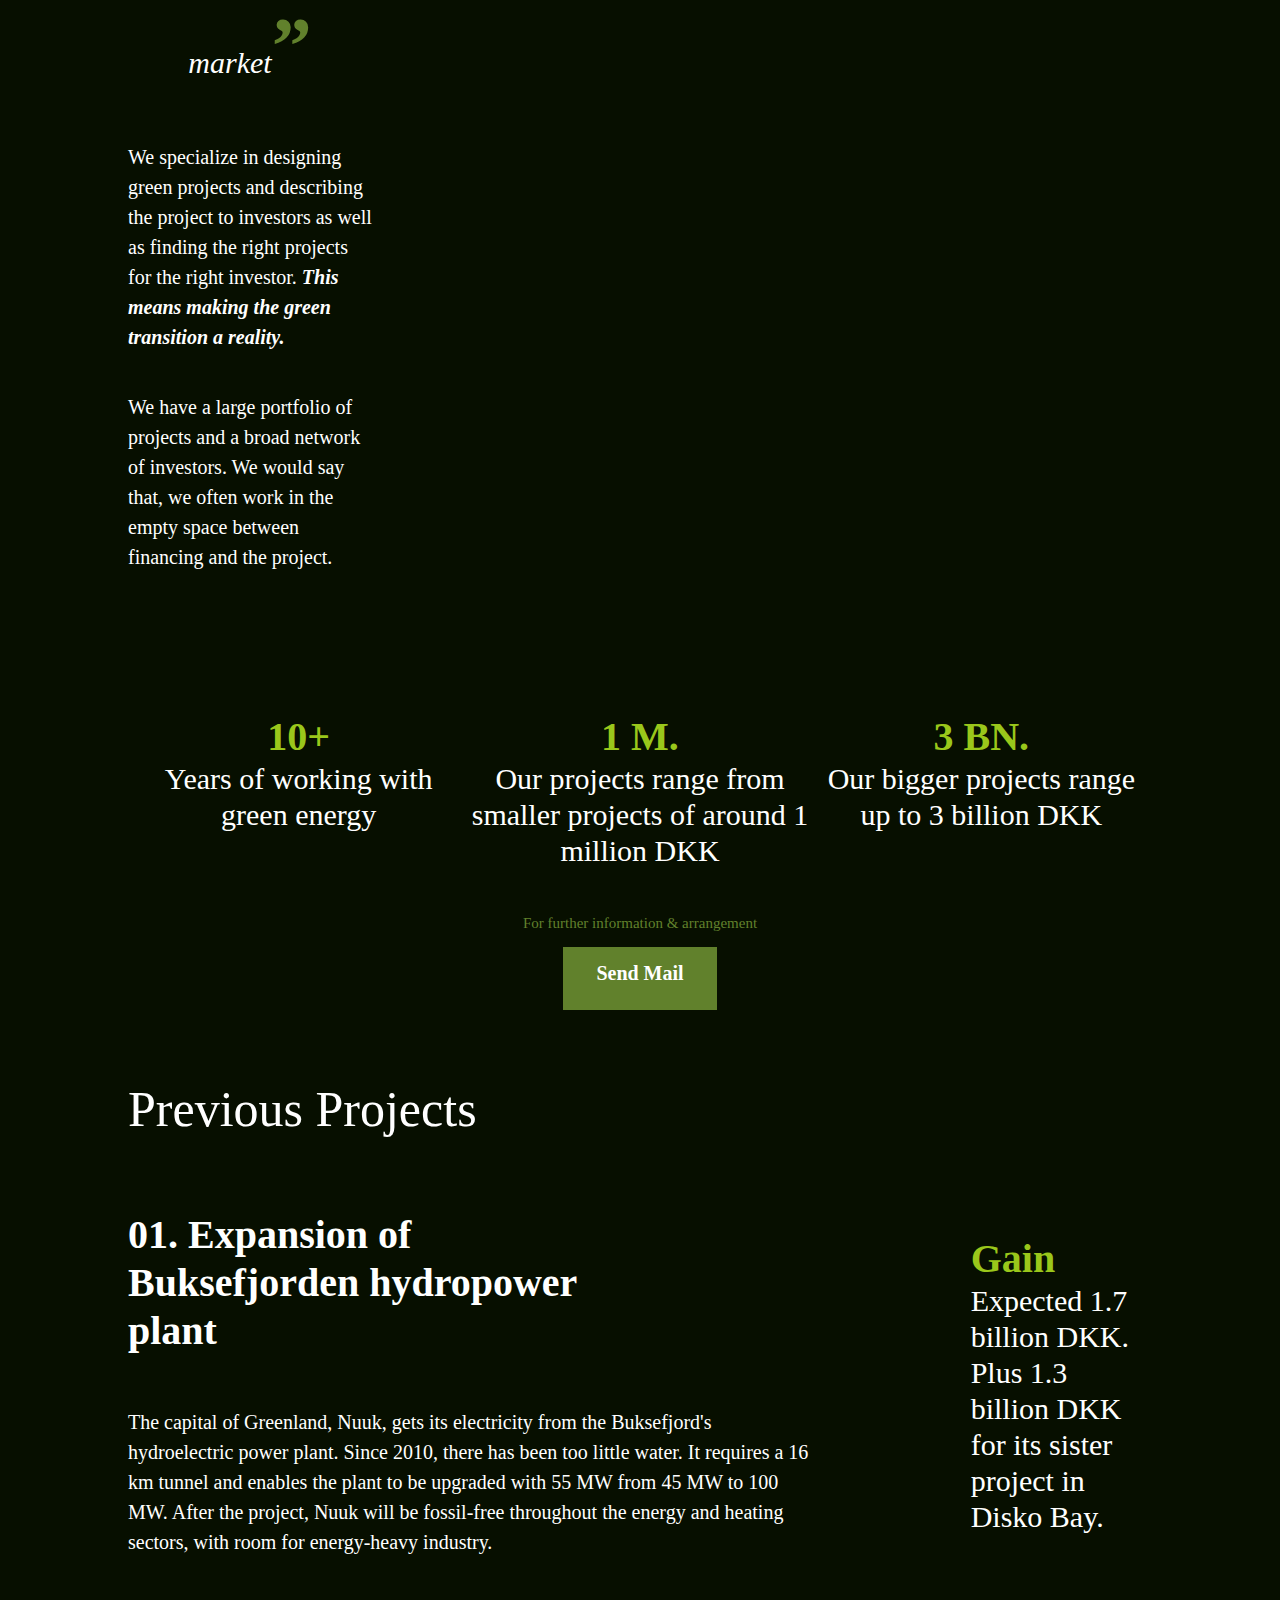
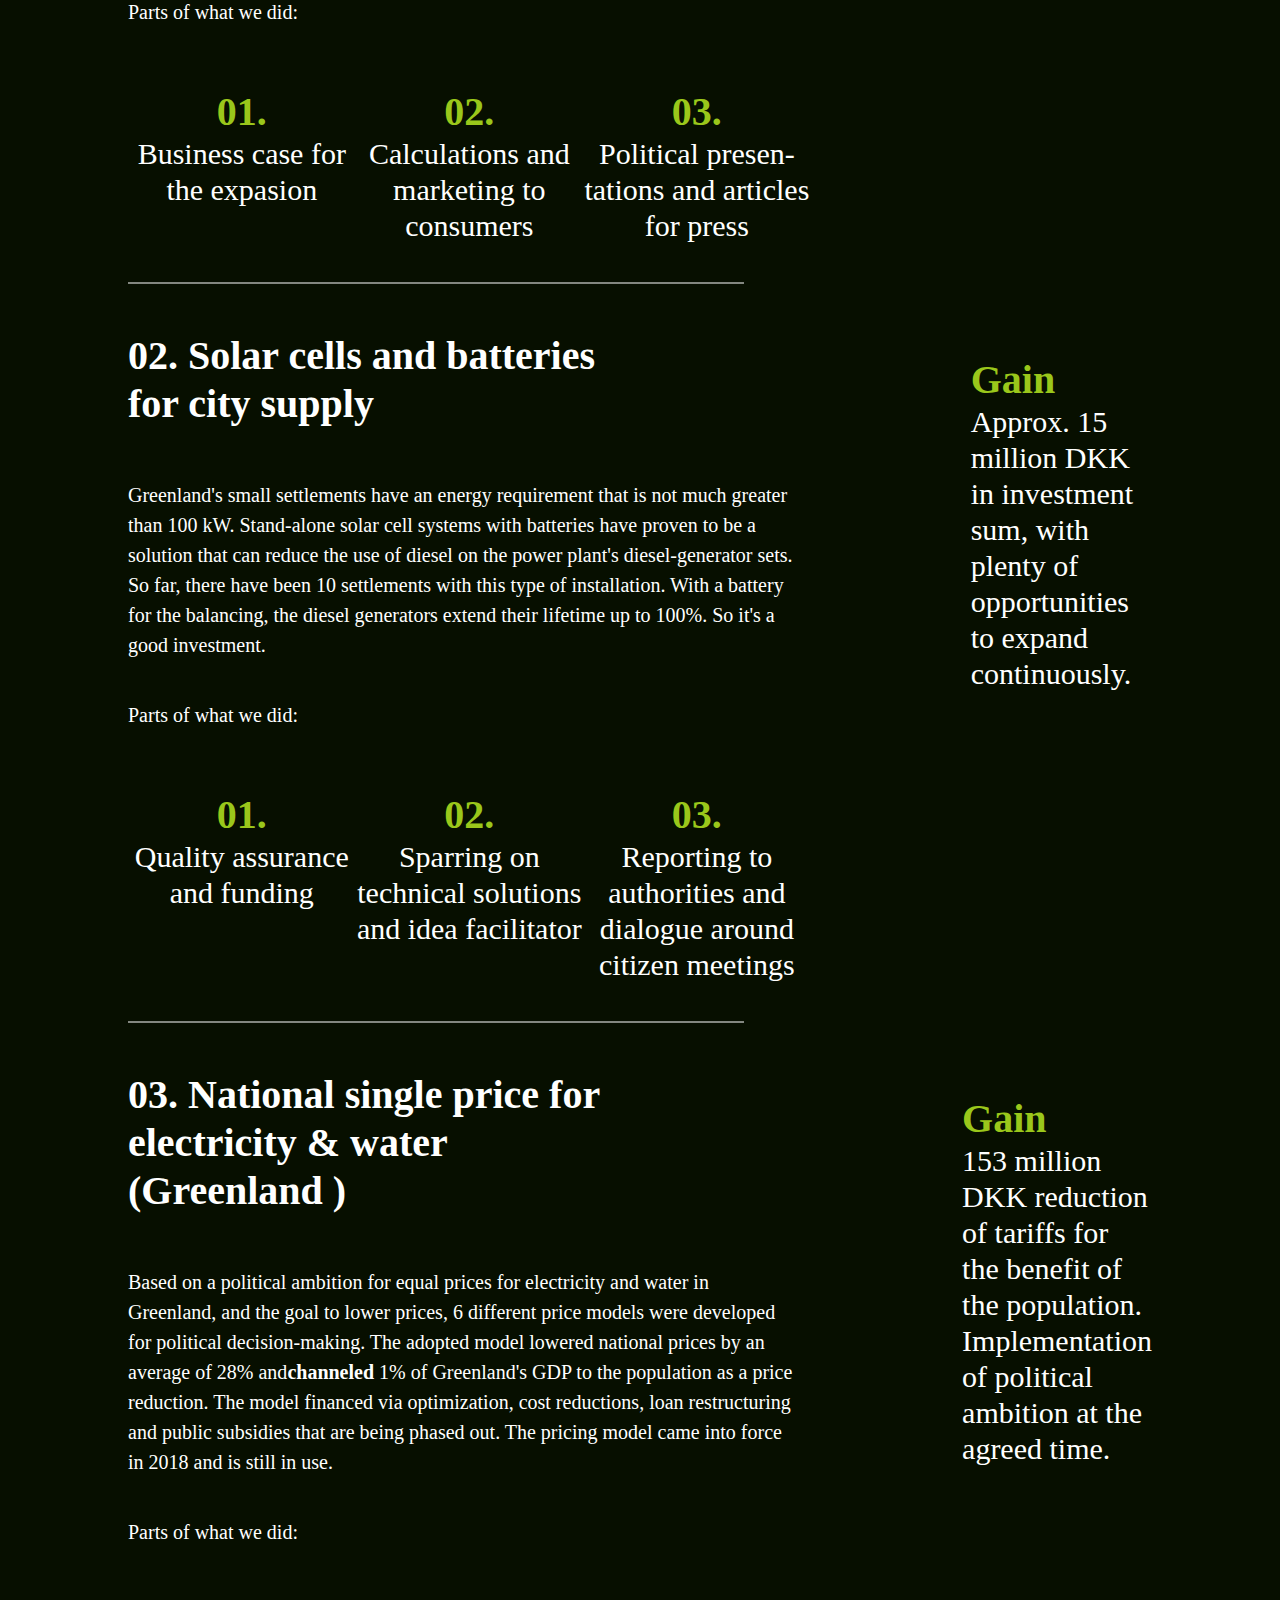
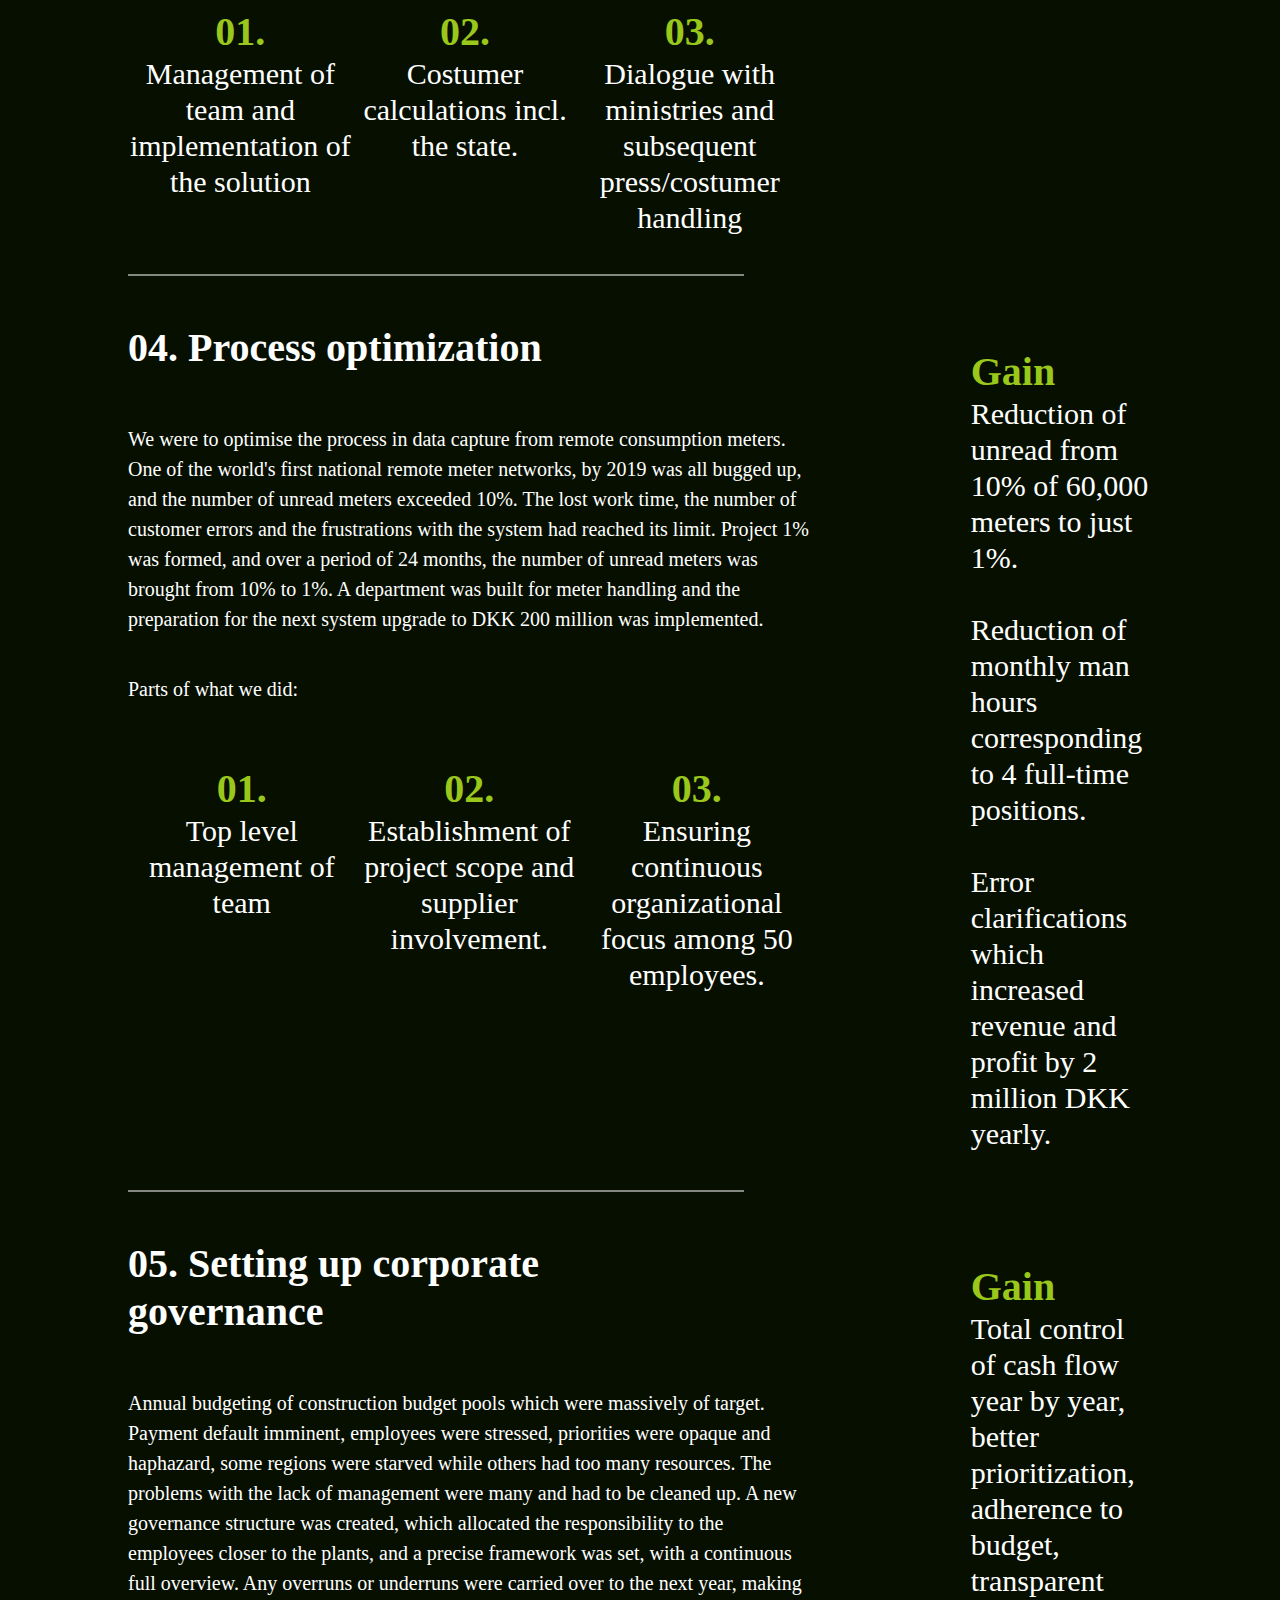
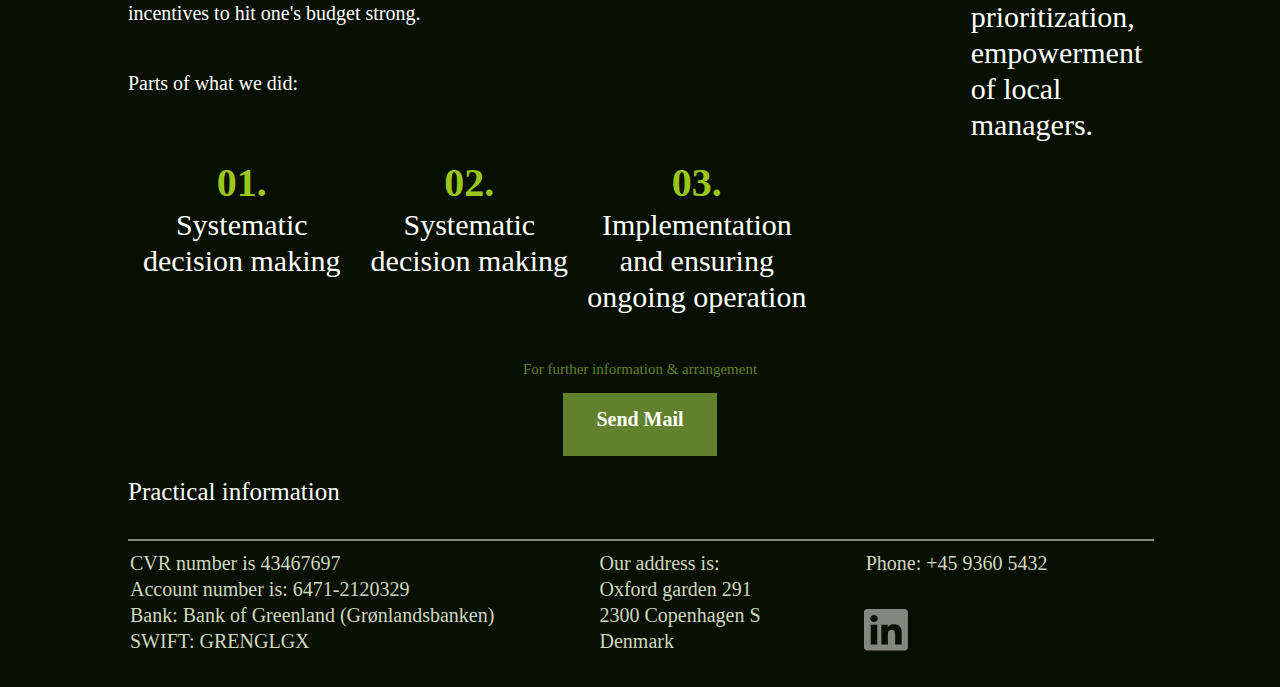
==== commit 264203a0: "list, bg and spacing fix" ====
--- a/about.html
+++ b/about.html
@@ -1,282 +1,346 @@
 <!DOCTYPE html>
 <html lang="en">
-  <head>
-    <meta charset="UTF-8" />
-    <meta http-equiv="X-UA-Compatible" content="IE=edge" />
-    <meta name="viewport" content="width=device-width, initial-scale=1.0" />
-    <link
-    href="https://cdn.jsdelivr.net/npm/bootstrap@5.2.2/dist/css/bootstrap.min.css"
-    rel="stylesheet"
-    integrity="sha384-Zenh87qX5JnK2Jl0vWa8Ck2rdkQ2Bzep5IDxbcnCeuOxjzrPF/et3URy9Bv1WTRi"
-    crossorigin="anonymous"
-  />
-    <link rel="stylesheet" href="style.css" />
-   
-    <title>Document</title>
-  </head>
-
-  <body>
-    <nav class="navbar navbar-expand-lg bg-light">
-      <div class="container-fluid">
-        <button class="navbar-toggler" type="button" data-bs-toggle="collapse" data-bs-target="#navbarTogglerDemo02" aria-controls="navbarTogglerDemo02" aria-expanded="false" aria-label="Toggle navigation">
-          <span class="navbar-toggler-icon">
-            <svg width="39" height="34" viewBox="0 0 39 34" fill="none" xmlns="http://www.w3.org/2000/svg">
-              <rect width="39" height="5.89333" fill="#43591E"/>
-              <rect y="14.0532" width="39" height="5.89333" fill="#CFD7BF"/>
-              <rect y="28.1064" width="39" height="5.89333" fill="#61812C"/>
-              </svg>
-              
-          </span>
-        </button>
-        <a href="index.html"><img src="./pics/logoName.webp" alt="GreenLead logo with name"></a>
-        <div class="collapse navbar-collapse" id="navbarTogglerDemo02">
-          <ul class="navbar-nav me-auto mb-2 mb-lg-0">
-            <li class="nav-item">
-              <a href="index.html">Frontpage</a>
-            </li>
-            <li class="nav-item">
-              <a href="services.html">Services</a>
-            </li>
-            <li class="nav-item">
-              <a href="workshop.html">Workshop</a>
-            </li>
-            <li class="nav-item">
-              <a href="about.html">About us</a>
-            </li>
-          </ul>
-          
-        </div>
-      </div>
-    </nav>
-   <header class="indexHeader">
-      <div class="logo1">
-        <a href="index.html">Frontpage</a>
-        <a href="services.html">Services</a>
-        <a href="workshop.html">Workshop</a>
-        <a href="about.html">About us</a>
-      </div>
-      <div class="logo2">
-        <a href="index.html"><img src="./pics/logoName.webp" alt="GreenLead logo with name" /></a>
-      </div>
-    </header>
-    <section class="introSection">
-      <h1 class="headers">We are guiding the green energy transition</h1>
-      <h2>Our goal is to help the green transition move forward by changing companies' strategies on green energy.</h2>
-    </section>
-
-    <section class="workshopFlex">
-      <section>
-        <p class="text">GreenLead is a consultancy company experienced:</p>
-        <ul>
-          <li>Green energy transition</li>
-          <li>Technologies such as hydropower, solar, and wind</li>
-          <li>Project development</li>
-          <li>Energy systems</li>
-          <li>Operation of utility companies</li>
+
+<head>
+  <meta charset="UTF-8" />
+  <meta http-equiv="X-UA-Compatible" content="IE=edge" />
+  <meta name="viewport" content="width=device-width, initial-scale=1.0" />
+  <link href="https://cdn.jsdelivr.net/npm/bootstrap@5.2.2/dist/css/bootstrap.min.css" rel="stylesheet"
+    integrity="sha384-Zenh87qX5JnK2Jl0vWa8Ck2rdkQ2Bzep5IDxbcnCeuOxjzrPF/et3URy9Bv1WTRi" crossorigin="anonymous" />
+  <link rel="stylesheet" href="style.css" />
+
+  <title>Document</title>
+</head>
+
+<body>
+  <nav class="navbar navbar-expand-lg bg-light">
+    <div class="container-fluid">
+      <button class="navbar-toggler" type="button" data-bs-toggle="collapse" data-bs-target="#navbarTogglerDemo02"
+        aria-controls="navbarTogglerDemo02" aria-expanded="false" aria-label="Toggle navigation">
+        <span class="navbar-toggler-icon">
+          <svg width="39" height="34" viewBox="0 0 39 34" fill="none" xmlns="http://www.w3.org/2000/svg">
+            <rect width="39" height="5.89333" fill="#43591E" />
+            <rect y="14.0532" width="39" height="5.89333" fill="#CFD7BF" />
+            <rect y="28.1064" width="39" height="5.89333" fill="#61812C" />
+          </svg>
+
+        </span>
+      </button>
+      <a href="index.html"><img src="./pics/logoName.webp" alt="GreenLead logo with name"></a>
+      <div class="collapse navbar-collapse" id="navbarTogglerDemo02">
+        <ul class="navbar-nav me-auto mb-2 mb-lg-0">
+          <li class="nav-item">
+            <a href="index.html">Frontpage</a>
+          </li>
+          <li class="nav-item">
+            <a href="services.html">Services</a>
+          </li>
+          <li class="nav-item">
+            <a href="workshop.html">Workshop</a>
+          </li>
+          <li class="nav-item">
+            <a href="about.html">About us</a>
+          </li>
         </ul>
+
+      </div>
+    </div>
+  </nav>
+  <header class="indexHeader">
+    <div class="logo1">
+      <a href="index.html">Frontpage</a>
+      <a href="services.html">Services</a>
+      <a href="workshop.html">Workshop</a>
+      <a href="about.html">About us</a>
+    </div>
+    <div class="logo2">
+      <a href="index.html"><img src="./pics/logoName.webp" alt="GreenLead logo with name" /></a>
+    </div>
+  </header>
+  <section class="introSection">
+    <h1 class="headers">We are guiding the green energy transition</h1>
+    <h2>Our goal is to help the green transition move forward by changing companies' strategies on green energy.</h2>
+  </section>
+
+  <section class="workshopFlex">
+    <section>
+      <p class="text">GreenLead is a consultancy company experienced:</p>
+      <ul>
+        <li>Green energy transition</li>
+        <li>Technologies such as hydropower, solar, and wind</li>
+        <li>Project development</li>
+        <li>Energy systems</li>
+        <li>Operation of utility companies</li>
+      </ul>
+      <p class="text">
+        We have worked together across a multitude of projects combining our areas of competence and have found that
+        we complement each other very well. We hope that we can use this for you and your company. ​
+      </p>
+      <p class="text">
+        The company is based on a philosophy that emphasizes trust, sustainability, orderliness, and results that are
+        achieved through relationships and structure.
+      </p>
+      <div>
+        <p class="quote">We are the experts who can guide you to the best green investments on the market</p>
         <p class="text">
-          We have worked together across a multitude of projects combining our areas of competence and have found that
-          we complement each other very well. We hope that we can use this for you and your company. ​
+          We specialize in designing green projects and describing the project to investors as well as finding the
+          right projects for the right investor. <i><b>This means making the green transition a reality.</i></b>
         </p>
         <p class="text">
-          The company is based on a philosophy that emphasizes trust, sustainability, orderliness, and results that are
-          achieved through relationships and structure.
+          We have a large portfolio of projects and a broad network of investors. We would say that, we often work in
+          the empty space between financing and the project.
         </p>
-        <div>
-          <p class="quote">We are the experts who can guide you to the best green investments on the market</p>
-          <p class="text">
-            We specialize in designing green projects and describing the project to investors as well as finding the
-            right projects for the right investor. <i><b>This means making the green transition a reality.</i></b>
-          </p>
-          <p class="text">
-            We have a large portfolio of projects and a broad network of investors. We would say that, we often work in
-            the empty space between financing and the project.
-          </p>
-        </div>
-      </section>
-      <section>
-        <div class="testimonialSectionDesktop">
-          <img src="pics/partners.webp" alt="partners" />
-          <a style="color: white;"> View Projects</a>
-          <a href="#projects"><svg width="105" height="108" viewBox="0 0 105 108" fill="none" xmlns="http://www.w3.org/2000/svg">
-            <path d="M52.3845 30.3851L36.8033 37.7164L52.0605 95.9431L67.8929 37.7858L52.3845 30.3851Z" fill="#CFD7BF"/>
-            <path d="M36.8033 37.7164L52.3845 30.3851L12.7498 11.8812L52.0605 95.9431L36.8033 37.7164Z" fill="#61812C"/>
-            <path d="M67.8929 37.7858L52.0605 95.9431L92.2011 12.0586L52.3845 30.3851L67.8929 37.7858Z" fill="#43591E"/>
-            </svg>
-            </a>
-        </div>
-      </section>
+      </div>
     </section>
-    <div class="sectionGrid">
-      <div class="sectionGridItem">
-        <p class="gridNumber">10+</p>
-        <p class="gridText">Years of working with green energy</p>
-      </div>
-      <div class="sectionGridItem">
-        <p class="gridNumber">1 M.</p>
-        <p class="gridText">Our projects range from smaller projects of around 1 million DKK</p>
-      </div>
-      <div class="sectionGridItem">
-        <p class="gridNumber">3 BN.</p>
-        <p class="gridText">Our bigger projects range up to 3 billion DKK</p>
-      </div>
-    </div>
-    <div class="furtherInfoBox">
-      <p class="furtherInfoText">For further information & arrangement</p>
-      <a href="mailto: info@GreenLead.dk" class="emailBtn">
-          Send Mail
-      </a>
-      </div>
-    <h1>Previous Projects</h1>
-    
-        <section class="previosProjectsTextFlex" id="projects">
-            <div class="previousProjectsText">
-                <h3>01.  Expansion of Buksefjorden hydropower plant 
-                </h3>
-            <p class="text">The capital of Greenland, Nuuk, gets its electricity from the Buksefjord's hydroelectric power plant. Since 2010, there has been too little water. It requires a 16 km tunnel and enables the plant to be upgraded with 55 MW from 45 MW to 100 MW. 
-                After the project, Nuuk will be fossil-free throughout the energy and heating sectors, with room for energy-heavy industry.</p>
-                <ul class="whatWeDid"><p>What we do: </p> 
-                    <li>Business case for the expansion</li>
-                    <li>Calculation of climate contribution</li>
-                    <li>Socio-economic calculations</li>
-                    <li>Financing calculations</li>
-                    <li>Politiocal presentation</li>
-                    <li>Reports on ownership structure</li>
-                    <li>Marketing of the energy to consumers</li>
-                    <li>Presentaions for ministers and polititians</li>
-                    <li>Articles for the press</li>
-                </ul>
-            </div>
-                  <div class="gain">
-                      <p class="gridNumber">Gain</p>
-                      <p class="gridText">Approx. 15 million DKK in investment sum, with plenty of opportunities to expand continuously. 
-                    </p>
-                    </div>
-        </section>
-       
-        <hr>
-   
-    <section class="previosProjectsTextFlex">
-        <div class="previousProjectsText">
-            <h3> 02. Solar cells and batteries for city supply                
-            </h3>
-        <p class="text">Greenland's small settlements have an energy requirement that is not much greater than 100 kW. Stand-alone solar cell systems with batteries have proven to be a solution that can reduce the use of diesel on the power plant's diesel-generator sets. So far, there have been 10 settlements with this type of installation. With a battery for the balancing, the diesel generators extend their lifetime up to 100%. So it's a good investment.</p>
-        <ul class="whatWeDid"><p>What we do: </p> 
-            <li>Idea facilitator </li>
-            <li>Quality assurance</li>
-            <li>Funding</li>
-            <li>Sparring on technical solutions</li>
-            <li>Reporting to authorities</li>
-            <li>Dialogue around citizen meetings</li>
-        </ul>
-    </div>
-              <div class="gain">
-                  <p class="gridNumber">Gain</p>
-                  <p class="gridText"> Approx. 15 million DKK in investment sum, with plenty of opportunities to expand continuously.
-                </p>
-                </div>
+    <section>
+      <div class="testimonialSectionDesktop">
+        <img src="pics/partners.webp" alt="partners" />
+        <a style="color: white;"> View Projects</a>
+        <a href="#projects"><svg width="105" height="108" viewBox="0 0 105 108" fill="none"
+            xmlns="http://www.w3.org/2000/svg">
+            <path d="M52.3845 30.3851L36.8033 37.7164L52.0605 95.9431L67.8929 37.7858L52.3845 30.3851Z"
+              fill="#CFD7BF" />
+            <path d="M36.8033 37.7164L52.3845 30.3851L12.7498 11.8812L52.0605 95.9431L36.8033 37.7164Z"
+              fill="#61812C" />
+            <path d="M67.8929 37.7858L52.0605 95.9431L92.2011 12.0586L52.3845 30.3851L67.8929 37.7858Z"
+              fill="#43591E" />
+          </svg>
+        </a>
+      </div>
     </section>
-    
-    <hr>
-
-<section class="previosProjectsTextFlex">
-    <div class="previousProjectsText">
-        <h3>03. National single price for electricity & water (Greenland )
-        </h3>
-    <p class="text">Based on a political ambition for equal prices for electricity and water in Greenland, and the goal to lower prices, 6 different price models were developed for political decision-making. The adopted model lowered national prices by an average of 28% and<b>channeled</b>  1% of Greenland's GDP to the population as a price reduction. The model financed via optimization, cost reductions, loan restructuring and public subsidies that are being phased out. The pricing model came into force in 2018 and is still in use.</p>
-    <ul class="whatWeDid"><p>What we do: </p> 
-        <li>Management of the team of economists who carried out the calculations at national level</li>
-        <li>Customer calculations for large customers, municipalities, the state, and the state's companies.</li>
-        <li>Taking care of the dialogue with the ministries, which was in charge of legislation and the political decision-making.</li>
-        <li>Implementation of the solution in the utility company Nukissiorfiit</li>
-        <li>Subsequent press and customer handling.</li>
-        </ul>
-</div>
-          <div class="gain">
-              <p class="gridNumber">Gain</p>
-              <p class="gridText">153 million DKK reduction of tariffs for the benefit of the population. Implementation of political ambition at the agreed time.
-            </p>
-            </div>
-</section>
-
-<hr>
-<section class="previosProjectsTextFlex">
-    <div class="previousProjectsText">
-        <h3>04. Process optimization  
-        </h3>
-    <p class="text">We were to optimise the process in data capture from remote consumption meters.
-        One of the world's first national remote meter networks, by 2019 was all bugged up, and the number of unread meters exceeded 10%. The lost work time, the number of customer errors and the frustrations with the system had reached its limit. Project 1% was formed, and over a period of 24 months, the number of unread meters was brought from 10% to 1%. A department was built for meter handling and the preparation for the next system upgrade to DKK 200 million was implemented.</p>
-        <ul class="whatWeDid"><p>What we do: </p> 
-            <li>Top level management of the team of technicians, operators, economists, IT people and project managers.</li>
-            <li>Establishment of project scope, steering group, working group and supplier involvement.</li>
-            <li>Ensuring continuous organizational focus among 50 employees.</li>
-            </ul>
-    </div>
-          <div class="gain">
-              <p class="gridNumber">Gain</p>
-              <p class="gridText"> Reduction of unread from 10% of 60,000 meters to just 1%. <br><br>
-                Reduction of monthly man hours corresponding to 4 full-time positions. <br><br>
-                Error clarifications which increased revenue and profit by 2 million DKK yearly.
-            </p>
-            </div>
-</section>
-
-<hr>
-<section class="previosProjectsTextFlex">
-    <div class="previousProjectsText">
-        <h3>05. Setting up corporate governance 
-        </h3>
-    <p class="text">Annual budgeting of construction budget pools which were massively of target. Payment default imminent, employees were stressed, priorities were opaque and haphazard, some regions were starved while others had too many resources.
+  </section>
+  <div class="sectionGrid">
+    <div class="sectionGridItem">
+      <p class="gridNumber">10+</p>
+      <p class="gridText">Years of working with green energy</p>
+    </div>
+    <div class="sectionGridItem">
+      <p class="gridNumber">1 M.</p>
+      <p class="gridText">Our projects range from smaller projects of around 1 million DKK</p>
+    </div>
+    <div class="sectionGridItem">
+      <p class="gridNumber">3 BN.</p>
+      <p class="gridText">Our bigger projects range up to 3 billion DKK</p>
+    </div>
+  </div>
+  <div class="furtherInfoBox">
+    <p class="furtherInfoText">For further information & arrangement</p>
+    <a href="mailto: info@GreenLead.dk" class="emailBtn">
+      Send Mail
+    </a>
+  </div>
+  <br>
+  <br>
+  <h1>Previous Projects</h1>
+  <section class="previosProjectsTextFlex" id="projects">
+    <div class="previousProjectsText">
+      <h3>01. Expansion of Buksefjorden hydropower plant
+      </h3>
+      <p class="text">The capital of Greenland, Nuuk, gets its electricity from the Buksefjord's hydroelectric power
+        plant. Since 2010, there has been too little water. It requires a 16 km tunnel and enables the plant to be
+        upgraded with 55 MW from 45 MW to 100 MW.
+        After the project, Nuuk will be fossil-free throughout the energy and heating sectors, with room for
+        energy-heavy industry.</p>
+      <p class="text">Parts of what we did:</p>
+      <div class="sectionGrid">
+        <div class="sectionGridItem">
+          <p class="gridNumber">01.</p>
+          <p class="gridText">Business case for the expasion</p>
+        </div>
+        <div class="sectionGridItem">
+          <p class="gridNumber">02.</p>
+          <p class="gridText">Calculations and marketing to consumers</p>
+        </div>
+        <div class="sectionGridItem">
+          <p class="gridNumber">03.</p>
+          <p class="gridText">Political presen-tations and articles for press</p>
+        </div>
+      </div>
+    </div>
+    <div class="gain">
+      <p class="gridNumber">Gain</p>
+      <p class="gridText">Expected 1.7 billion DKK. Plus 1.3 billion DKK for its sister project in Disko Bay.
+      </p>
+    </div>
+  </section>
+
+  <hr>
+
+  <section class="previosProjectsTextFlex">
+    <div class="previousProjectsText">
+      <h3> 02. Solar cells and batteries for city supply
+      </h3>
+      <p class="text">Greenland's small settlements have an energy requirement that is not much greater than 100 kW.
+        Stand-alone solar cell systems with batteries have proven to be a solution that can reduce the use of diesel on
+        the power plant's diesel-generator sets. So far, there have been 10 settlements with this type of installation.
+        With a battery for the balancing, the diesel generators extend their lifetime up to 100%. So it's a good
+        investment.</p>
+      <p class="text">Parts of what we did:</p>
+      <div class="sectionGrid">
+        <div class="sectionGridItem">
+          <p class="gridNumber">01.</p>
+          <p class="gridText">Quality assurance and funding</p>
+        </div>
+        <div class="sectionGridItem">
+          <p class="gridNumber">02.</p>
+          <p class="gridText">Sparring on technical solutions and idea facilitator</p>
+        </div>
+        <div class="sectionGridItem">
+          <p class="gridNumber">03.</p>
+          <p class="gridText">Reporting to authorities and dialogue around citizen meetings</p>
+        </div>
+      </div>
+    </div>
+    <div class="gain">
+      <p class="gridNumber">Gain</p>
+      <p class="gridText">Approx. 15 million DKK in investment sum, with plenty of opportunities to expand
+        continuously.
+      </p>
+    </div>
+  </section>
+
+  <hr>
+
+  <section class="previosProjectsTextFlex">
+    <div class="previousProjectsText">
+      <h3>03. National single price for electricity & water (Greenland )
+      </h3>
+      <p class="text">Based on a political ambition for equal prices for electricity and water in Greenland, and the
+        goal to lower prices, 6 different price models were developed for political decision-making. The adopted model
+        lowered national prices by an average of 28% and<b>channeled</b> 1% of Greenland's GDP to the population as a
+        price reduction. The model financed via optimization, cost reductions, loan restructuring and public subsidies
+        that are being phased out. The pricing model came into force in 2018 and is still in use.</p>
+      <p class="text">Parts of what we did:</p>
+      <div class="sectionGrid">
+        <div class="sectionGridItem">
+          <p class="gridNumber">01.</p>
+          <p class="gridText">Management of team and implementation of the solution</p>
+        </div>
+        <div class="sectionGridItem">
+          <p class="gridNumber">02.</p>
+          <p class="gridText">Costumer calculations incl. the state.</p>
+        </div>
+        <div class="sectionGridItem">
+          <p class="gridNumber">03.</p>
+          <p class="gridText">Dialogue with ministries and subsequent press/costumer handling</p>
+        </div>
+      </div>
+    </div>
+    <div class="gain">
+      <p class="gridNumber">Gain</p>
+      <p class="gridText">153 million DKK reduction of tariffs for the benefit of the population. Implementation of
+        political ambition at the agreed time.
+      </p>
+    </div>
+  </section>
+
+  <hr>
+  <section class="previosProjectsTextFlex">
+    <div class="previousProjectsText">
+      <h3>04. Process optimization
+      </h3>
+      <p class="text">We were to optimise the process in data capture from remote consumption meters.
+        One of the world's first national remote meter networks, by 2019 was all bugged up, and the number of unread
+        meters exceeded 10%. The lost work time, the number of customer errors and the frustrations with the system had
+        reached its limit. Project 1% was formed, and over a period of 24 months, the number of unread meters was
+        brought from 10% to 1%. A department was built for meter handling and the preparation for the next system
+        upgrade to DKK 200 million was implemented.</p>
+      <p class="text">Parts of what we did:</p>
+      <div class="sectionGrid">
+        <div class="sectionGridItem">
+          <p class="gridNumber">01.</p>
+          <p class="gridText">Top level management of team</p>
+        </div>
+        <div class="sectionGridItem">
+          <p class="gridNumber">02.</p>
+          <p class="gridText">Establishment of project scope and supplier involvement.</p>
+        </div>
+        <div class="sectionGridItem">
+          <p class="gridNumber">03.</p>
+          <p class="gridText">Ensuring continuous organizational focus among 50 employees.</p>
+        </div>
+      </div>
+    </div>
+    <div class="gain">
+      <p class="gridNumber">Gain</p>
+      <p class="gridText"> Reduction of unread from 10% of 60,000 meters to just 1%. <br><br>
+        Reduction of monthly man hours corresponding to 4 full-time positions. <br><br>
+        Error clarifications which increased revenue and profit by 2 million DKK yearly.
+      </p>
+    </div>
+  </section>
+
+  <hr>
+  <section class="previosProjectsTextFlex">
+    <div class="previousProjectsText">
+      <h3>05. Setting up corporate governance
+      </h3>
+      <p class="text">Annual budgeting of construction budget pools which were massively of target. Payment default
+        imminent, employees were stressed, priorities were opaque and haphazard, some regions were starved while others
+        had too many resources.
         The problems with the lack of management were many and had to be cleaned up.
-        A new governance structure was created, which allocated the responsibility to the employees closer to the plants, and a precise framework was set, with a continuous full overview. Any overruns or underruns were carried over to the next year, making incentives to hit one's budget strong.</p>
-    <ul class="whatWeDid"><p>What we do: </p> 
-        <li>Systematic decision making</li>
-        <li>Idea maker on the new model</li>
-        <li>Responsible for implementation</li>
-        <li>Responsible for ensuring the ongoing operation and evaluation of the model.</li>
-        </ul>
-    </div>
-          <div class="gain">
-              <p class="gridNumber">Gain</p>
-              <p class="gridText"> Total control of cash flow year by year, better prioritization, adherence to budget, transparent prioritization, empowerment of local managers.
-            </p>
-            </div>
-</section>
-<div class="furtherInfoBox">
-  <p class="furtherInfoText">For further information & arrangement</p>
-  <a href="mailto: info@GreenLead.dk" class="emailBtn">
+        A new governance structure was created, which allocated the responsibility to the employees closer to the
+        plants, and a precise framework was set, with a continuous full overview. Any overruns or underruns were carried
+        over to the next year, making incentives to hit one's budget strong.</p>
+      <p class="text">Parts of what we did:</p>
+      <div class="sectionGrid">
+        <div class="sectionGridItem">
+          <p class="gridNumber">01.</p>
+          <p class="gridText">Systematic decision making</p>
+        </div>
+        <div class="sectionGridItem">
+          <p class="gridNumber">02.</p>
+          <p class="gridText">Systematic decision making</p>
+        </div>
+        <div class="sectionGridItem">
+          <p class="gridNumber">03.</p>
+          <p class="gridText">Implementation and ensuring ongoing operation </p>
+        </div>
+      </div>
+    </div>
+    <div class="gain">
+      <p class="gridNumber">Gain</p>
+      <p class="gridText"> Total control of cash flow year by year, better prioritization, adherence to budget,
+        transparent prioritization, empowerment of local managers.
+      </p>
+    </div>
+  </section>
+  <div class="furtherInfoBox">
+    <p class="furtherInfoText">For further information & arrangement</p>
+    <a href="mailto: info@GreenLead.dk" class="emailBtn">
       Send Mail
-  </a>
-</div>
-<h2>Practical information</h2>
-<hr class="longHr">
-<footer>
-<div>
-    <p>CVR number is 43467697</p>
-    <p>Account number is: 6471-2120329</p>
-    <p>Bank: Bank of Greenland (Grønlandsbanken)</p>
-    <p>SWIFT: GRENGLGX</p>
-    <br>
-</div>
-<div>
-    <p>Our address is:</p>
-    <p> Oxford garden 291</p>
-    <p>2300 Copenhagen S</p>
-    <p>Denmark</p>
-    <br>
-</div>
-<div>
-    <p>Phone: +45 9360 5432</p>
-    <svg width="44" height="42" viewBox="0 0 44 42" fill="none" xmlns="http://www.w3.org/2000/svg">
-        <path d="M40.7644 0H3.12593C1.40128 0 0 1.34048 0 2.98603V38.4301C0 40.0756 1.40128 41.4161 3.12593 41.4161H40.7644C42.4891 41.4161 43.9001 40.0756 43.9001 38.4301V2.98603C43.9001 1.34048 42.4891 0 40.7644 0ZM13.268 35.4995H6.76141V15.7344H13.2778V35.4995H13.268ZM10.0147 13.035C7.9275 13.035 6.24205 11.4357 6.24205 9.47579C6.24205 7.51592 7.9275 5.91659 10.0147 5.91659C12.0921 5.91659 13.7874 7.51592 13.7874 9.47579C13.7874 11.4449 12.1019 13.035 10.0147 13.035ZM37.6581 35.4995H31.1515V25.8851C31.1515 23.5924 31.1025 20.6433 27.7708 20.6433C24.3803 20.6433 23.8609 23.1394 23.8609 25.7187V35.4995H17.3543V15.7344H23.5963V18.4339H23.6845C24.5566 16.8808 26.6831 15.2445 29.8482 15.2445C36.4332 15.2445 37.6581 19.3398 37.6581 24.6648V35.4995Z" fill="white" fill-opacity="0.5"/>
-        </svg>
-        
-</div>
-</footer>
-<script
-   src="https://cdn.jsdelivr.net/npm/bootstrap@5.2.2/dist/js/bootstrap.bundle.min.js"
-   integrity="sha384-OERcA2EqjJCMA+/3y+gxIOqMEjwtxJY7qPCqsdltbNJuaOe923+mo//f6V8Qbsw3"
-   crossorigin="anonymous"
- ></script>
-  </body>
-</html>
+    </a>
+  </div>
+  <h2>Practical information</h2>
+  <hr class="longHr">
+  <footer>
+    <div>
+      <p>CVR number is 43467697</p>
+      <p>Account number is: 6471-2120329</p>
+      <p>Bank: Bank of Greenland (Grønlandsbanken)</p>
+      <p>SWIFT: GRENGLGX</p>
+      <br>
+    </div>
+    <div>
+      <p>Our address is:</p>
+      <p> Oxford garden 291</p>
+      <p>2300 Copenhagen S</p>
+      <p>Denmark</p>
+      <br>
+    </div>
+    <div>
+      <p>Phone: +45 9360 5432</p>
+      <svg width="44" height="42" viewBox="0 0 44 42" fill="none" xmlns="http://www.w3.org/2000/svg">
+        <path
+          d="M40.7644 0H3.12593C1.40128 0 0 1.34048 0 2.98603V38.4301C0 40.0756 1.40128 41.4161 3.12593 41.4161H40.7644C42.4891 41.4161 43.9001 40.0756 43.9001 38.4301V2.98603C43.9001 1.34048 42.4891 0 40.7644 0ZM13.268 35.4995H6.76141V15.7344H13.2778V35.4995H13.268ZM10.0147 13.035C7.9275 13.035 6.24205 11.4357 6.24205 9.47579C6.24205 7.51592 7.9275 5.91659 10.0147 5.91659C12.0921 5.91659 13.7874 7.51592 13.7874 9.47579C13.7874 11.4449 12.1019 13.035 10.0147 13.035ZM37.6581 35.4995H31.1515V25.8851C31.1515 23.5924 31.1025 20.6433 27.7708 20.6433C24.3803 20.6433 23.8609 23.1394 23.8609 25.7187V35.4995H17.3543V15.7344H23.5963V18.4339H23.6845C24.5566 16.8808 26.6831 15.2445 29.8482 15.2445C36.4332 15.2445 37.6581 19.3398 37.6581 24.6648V35.4995Z"
+          fill="white" fill-opacity="0.5" />
+      </svg>
+
+    </div>
+  </footer>
+  <script src="https://cdn.jsdelivr.net/npm/bootstrap@5.2.2/dist/js/bootstrap.bundle.min.js"
+    integrity="sha384-OERcA2EqjJCMA+/3y+gxIOqMEjwtxJY7qPCqsdltbNJuaOe923+mo//f6V8Qbsw3"
+    crossorigin="anonymous"></script>
+</body>
+
+</html>--- a/style.css
+++ b/style.css
@@ -4,6 +4,8 @@
 
 body {
   background-color: #070f00;
+  background-image: url("./pics/bg.png");
+  background-repeat: no-repeat;
   margin-left: 8rem;
   margin-right: 8rem;
 }
@@ -82,6 +84,7 @@
   font-family: Verdana;
   font-weight: 400;
   line-height: 60px;
+  margin-bottom: 2rem;
 }
 
 h2 {
@@ -92,6 +95,7 @@
   font-family: Verdana;
   font-weight: 400;
   line-height: 30px;
+  margin-bottom: 2rem;
 }
 
 h3 {
@@ -102,6 +106,8 @@
   font-family: Verdana;
   font-weight: 700;
   line-height: 48px;
+  width: 70%;
+  margin-bottom: 2rem;
 }
 
 h4 {
@@ -112,6 +118,7 @@
   font-family: Verdana;
   font-weight: 400;
   line-height: 48px;
+  margin-bottom: 2rem;
 }
 
 .text {
@@ -266,6 +273,7 @@
   position: fixed;
   right: 0;
   top: 20rem;
+  max-width: 30%;
 }
 .serviceNav .anchorText {
   display: flex;
@@ -541,6 +549,7 @@
 .indexHeader {
   display: flex;
   flex-direction: row;
+  margin-bottom: 2rem;
 }
 
 .indexHeader1 {
@@ -634,7 +643,7 @@
   display: flex;
   flex-direction: column;
   align-self: center;
-  width: 100%;
+  width: 70%;
   margin-top: 5rem;
   padding-bottom: 3rem;
 }
@@ -680,6 +689,7 @@
 .workshopFlex {
   display: flex;
   width: 100%;
+  margin-bottom: 5rem;
 }
 
 .quote {
@@ -743,6 +753,7 @@
 .gain {
   margin-top: 1.4rem;
   padding-left: 10rem;
+  display: inline-block;
 }
 
 .whatWeDid {
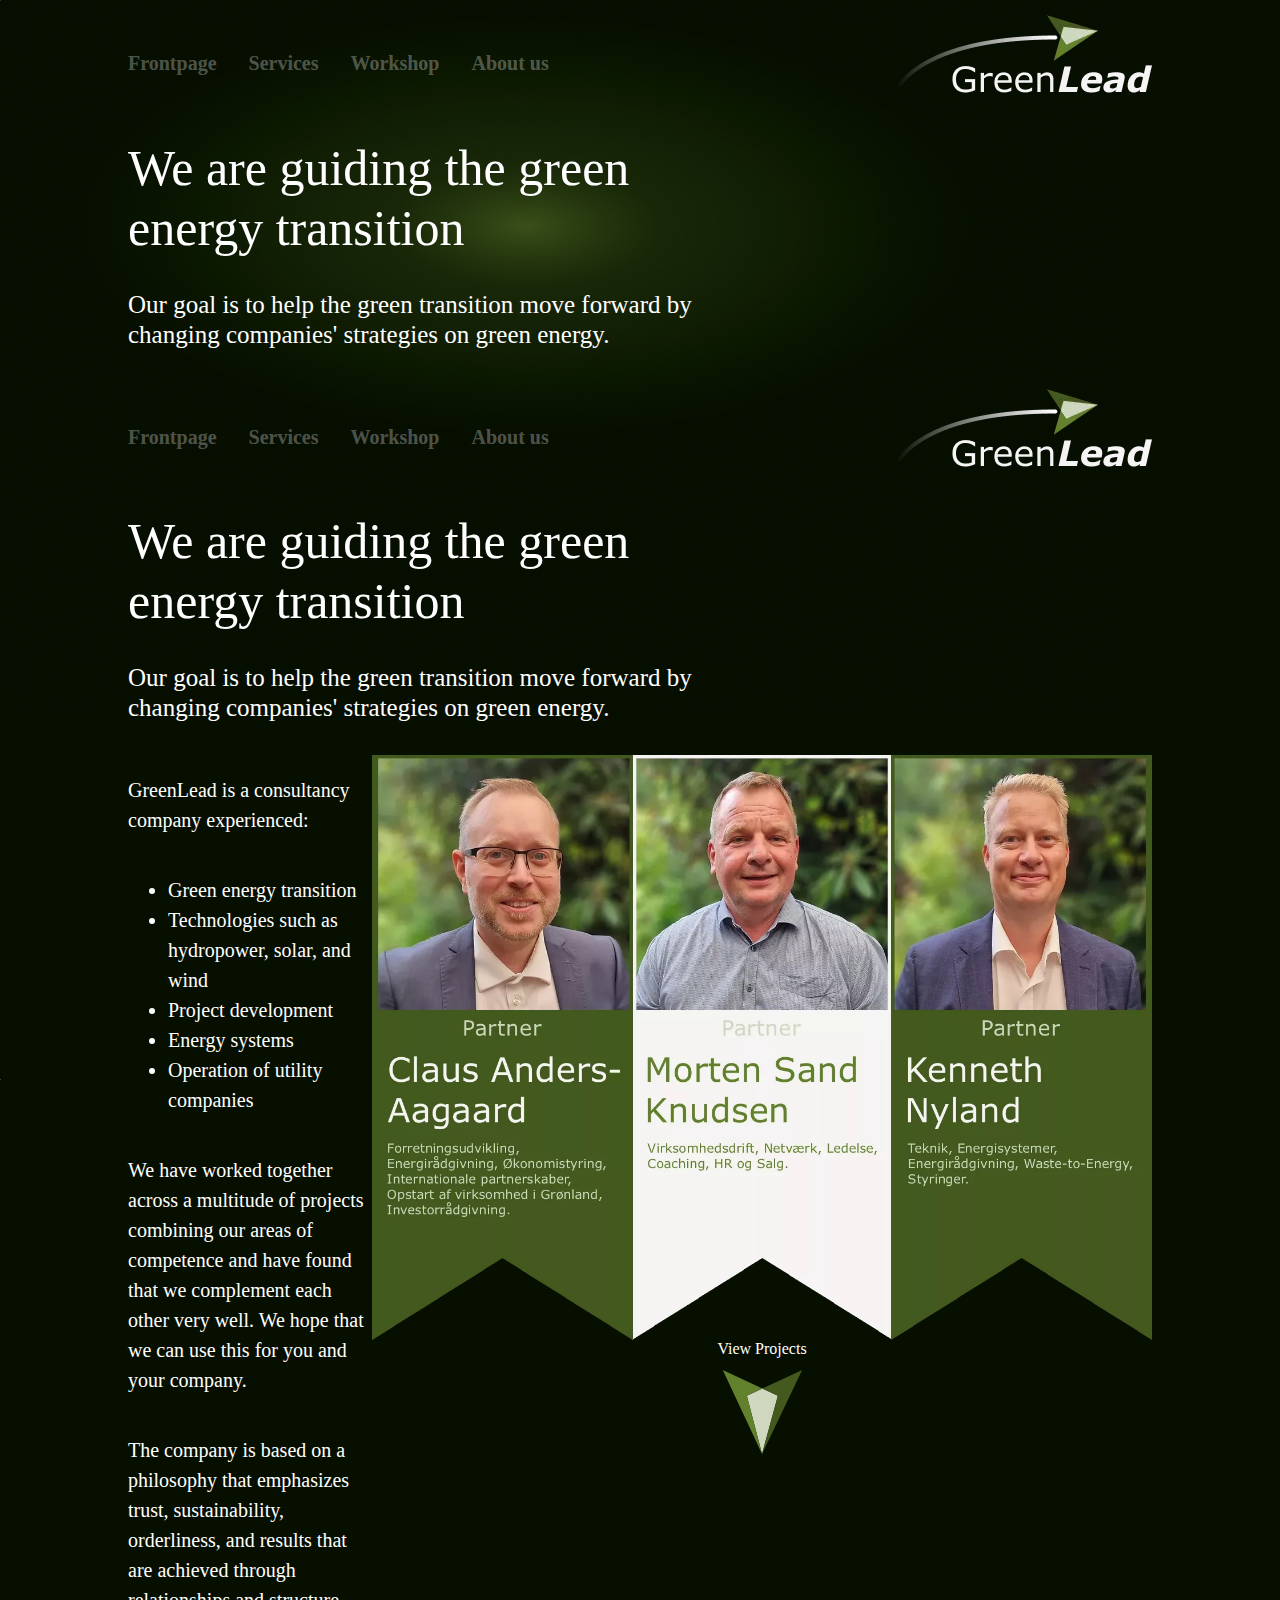
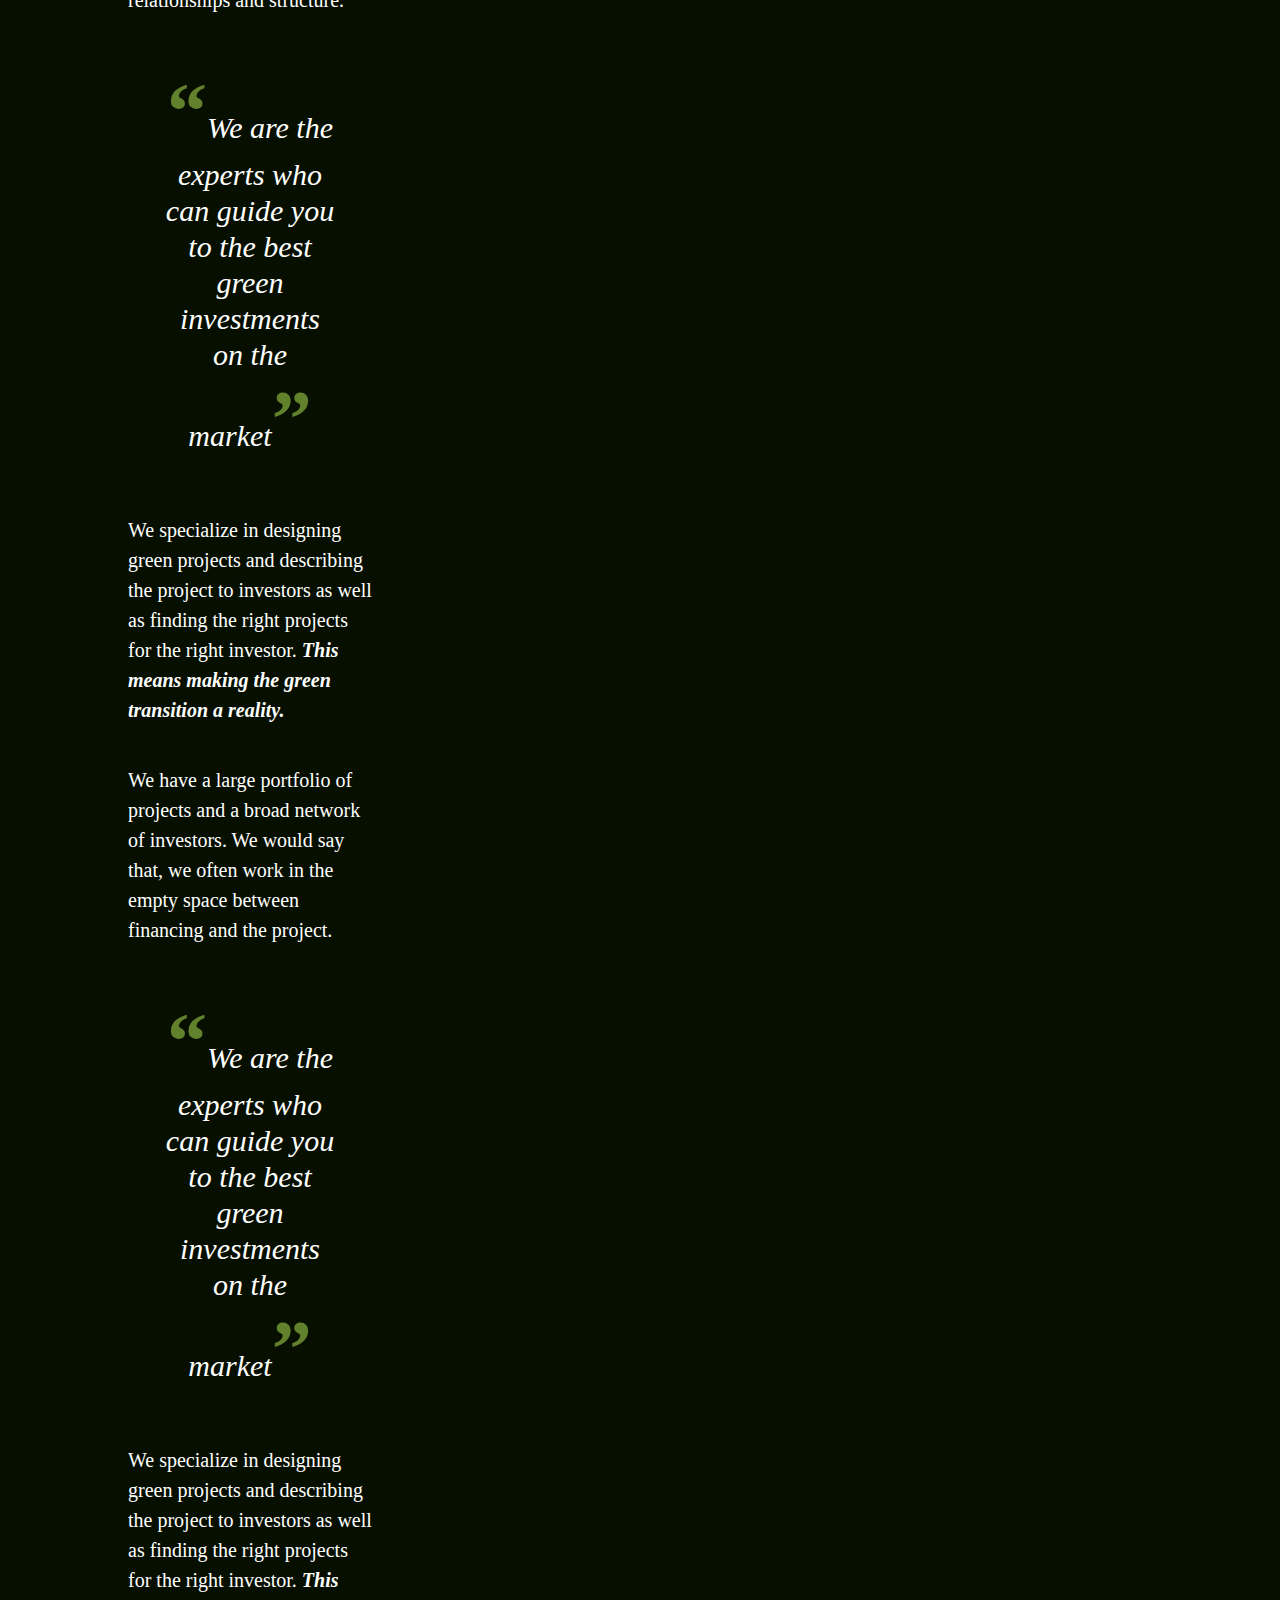
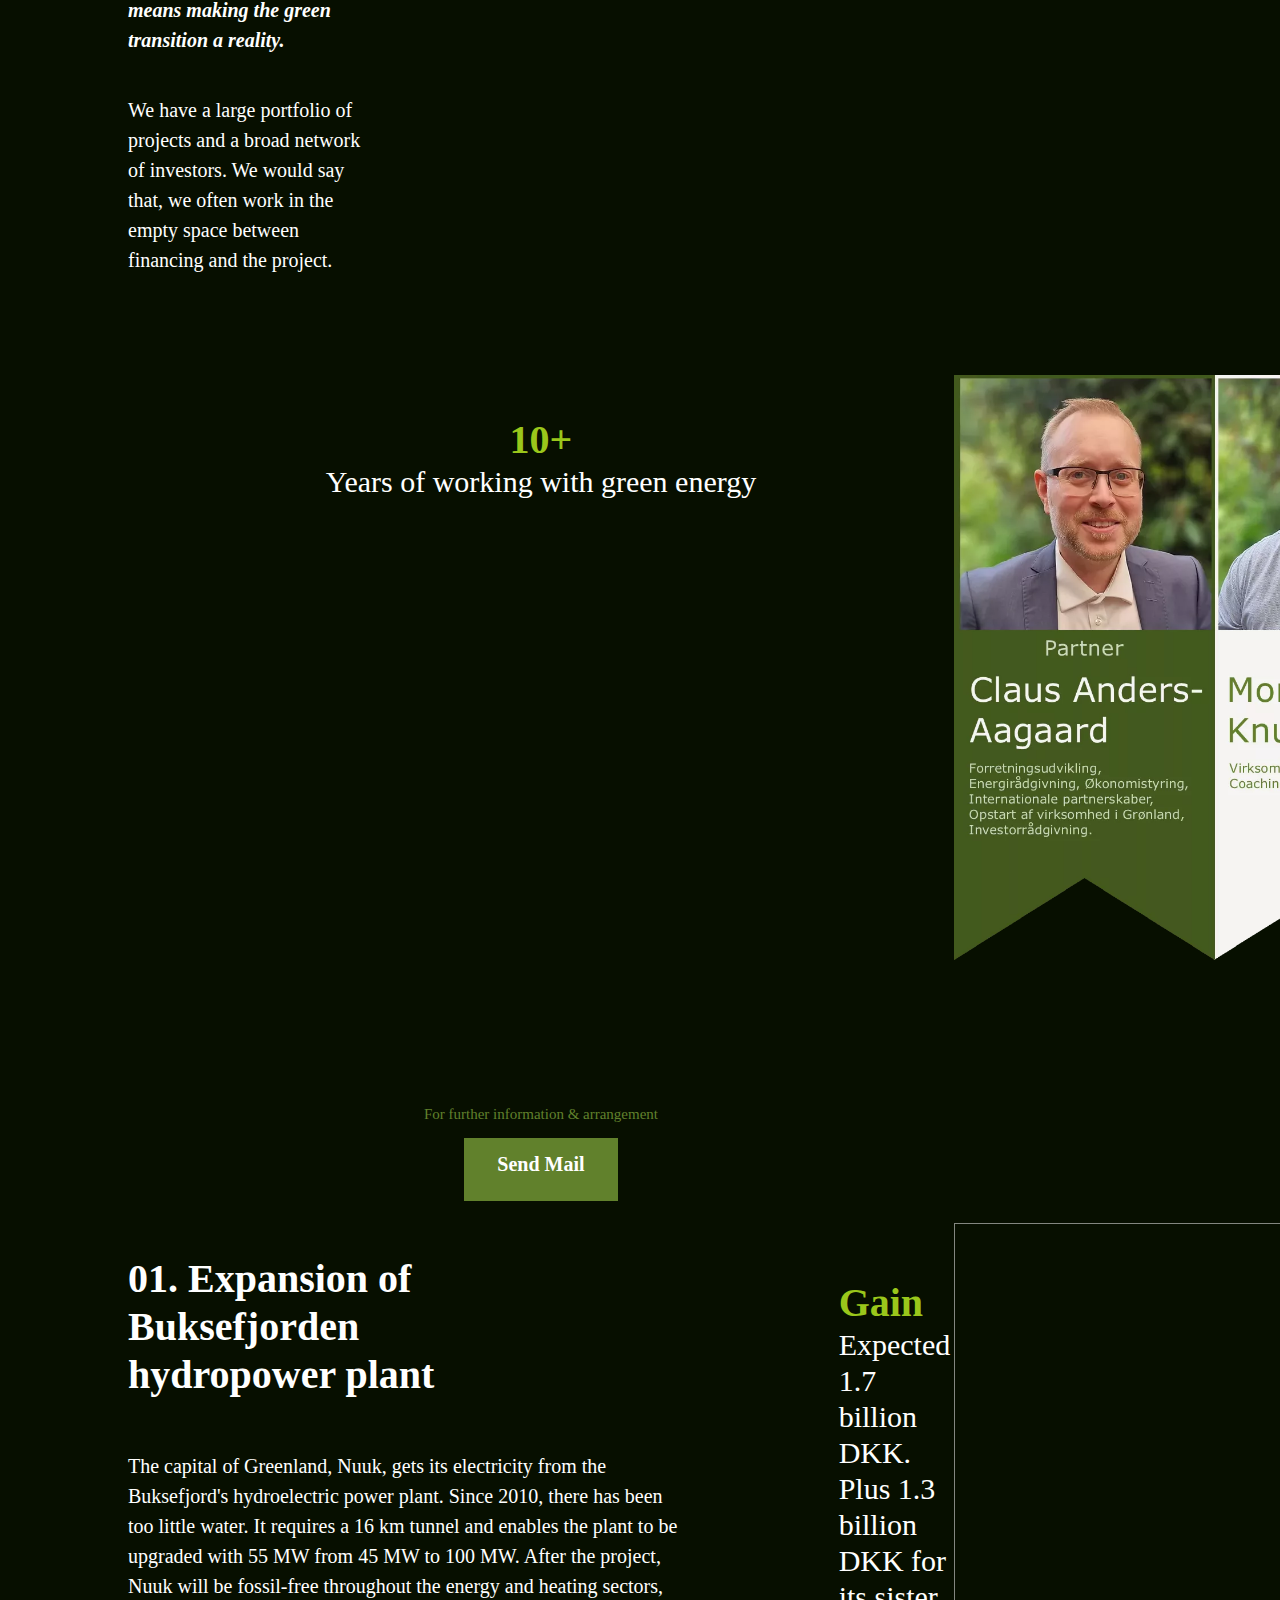
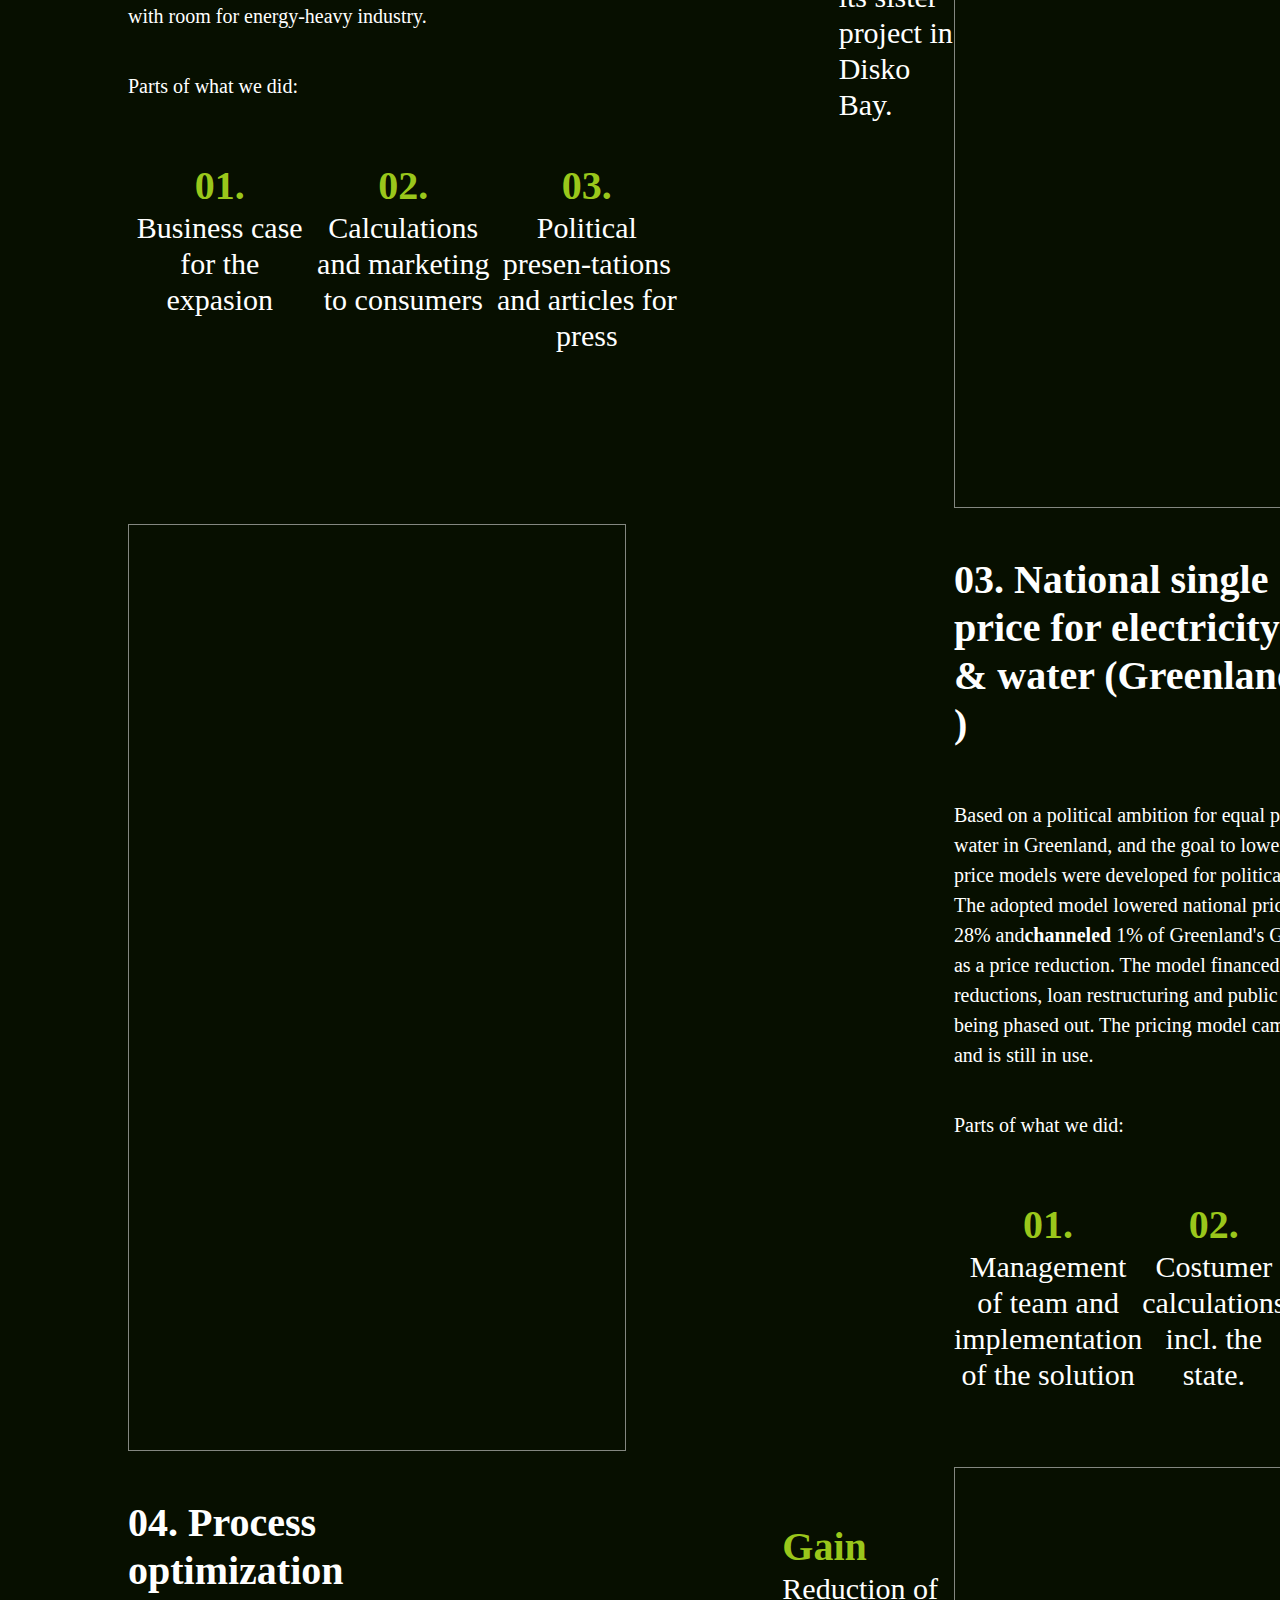
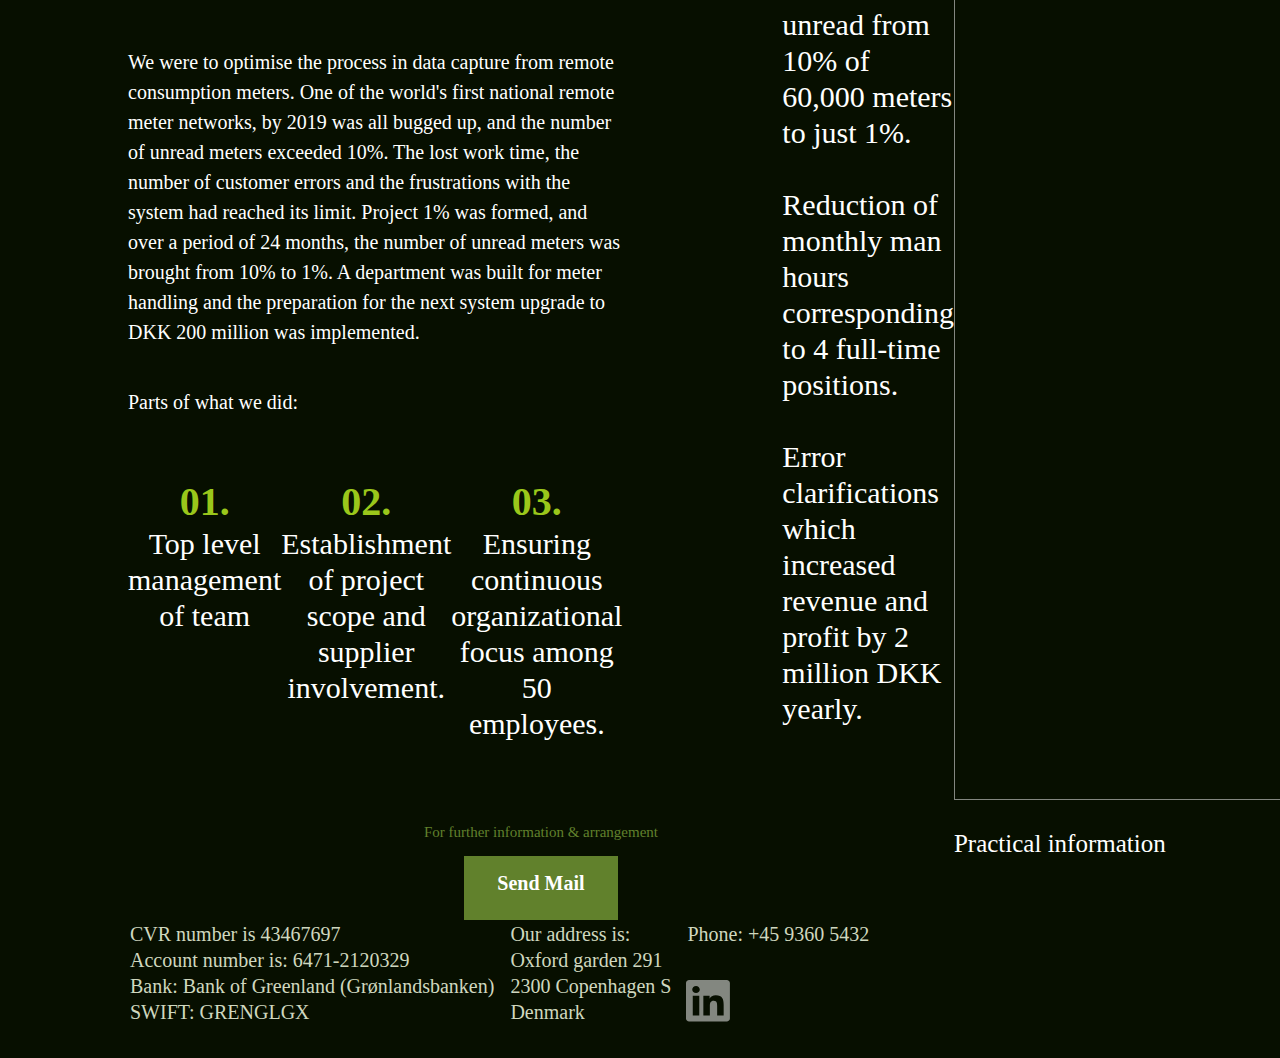
==== commit af4d304a: "meta tags implementation" ====
--- a/about.html
+++ b/about.html
@@ -1,16 +1,70 @@
 <!DOCTYPE html>
 <html lang="en">
-
-<head>
-  <meta charset="UTF-8" />
-  <meta http-equiv="X-UA-Compatible" content="IE=edge" />
-  <meta name="viewport" content="width=device-width, initial-scale=1.0" />
-  <link href="https://cdn.jsdelivr.net/npm/bootstrap@5.2.2/dist/css/bootstrap.min.css" rel="stylesheet"
-    integrity="sha384-Zenh87qX5JnK2Jl0vWa8Ck2rdkQ2Bzep5IDxbcnCeuOxjzrPF/et3URy9Bv1WTRi" crossorigin="anonymous" />
-  <link rel="stylesheet" href="style.css" />
-
-  <title>Document</title>
-</head>
+  <head>
+    <meta charset="UTF-8" />
+    <meta http-equiv="X-UA-Compatible" content="IE=edge" />
+    <meta name="viewport" content="width=device-width, initial-scale=1.0" />
+    <meta name="description" content="Greenlead about us page that shows information about company, partners and previous projects such as green power plants, solar systems and more">
+  <meta name="keywords" content="Green energy, sdg7, Hydropower, Solar, Sustainable energy, Consulting, Electricity ">
+    <link
+    href="https://cdn.jsdelivr.net/npm/bootstrap@5.2.2/dist/css/bootstrap.min.css"
+    rel="stylesheet"
+    integrity="sha384-Zenh87qX5JnK2Jl0vWa8Ck2rdkQ2Bzep5IDxbcnCeuOxjzrPF/et3URy9Bv1WTRi"
+    crossorigin="anonymous"
+  />
+    <link rel="stylesheet" href="style.css" />
+   
+    <title>Document</title>
+  </head>
+
+  <body>
+    <nav class="navbar navbar-expand-lg bg-light">
+      <div class="container-fluid">
+        <button class="navbar-toggler" type="button" data-bs-toggle="collapse" data-bs-target="#navbarTogglerDemo02" aria-controls="navbarTogglerDemo02" aria-expanded="false" aria-label="Toggle navigation">
+          <span class="navbar-toggler-icon">
+            <svg width="39" height="34" viewBox="0 0 39 34" fill="none" xmlns="http://www.w3.org/2000/svg">
+              <rect width="39" height="5.89333" fill="#43591E"/>
+              <rect y="14.0532" width="39" height="5.89333" fill="#CFD7BF"/>
+              <rect y="28.1064" width="39" height="5.89333" fill="#61812C"/>
+              </svg>
+              
+          </span>
+        </button>
+        <a href="index.html"><img src="./pics/logoName.webp" alt="GreenLead logo"></a>
+        <div class="collapse navbar-collapse" id="navbarTogglerDemo02">
+          <ul class="navbar-nav me-auto mb-2 mb-lg-0">
+            <li class="nav-item">
+              <a href="index.html">Frontpage</a>
+            </li>
+            <li class="nav-item">
+              <a href="services.html">Services</a>
+            </li>
+            <li class="nav-item">
+              <a href="workshop.html">Workshop</a>
+            </li>
+            <li class="nav-item">
+              <a href="about.html">About us</a>
+            </li>
+          </ul>
+          
+        </div>
+      </div>
+    </nav>
+   <header class="indexHeader">
+      <div class="logo1">
+        <a href="index.html">Frontpage</a>
+        <a href="services.html">Services</a>
+        <a href="workshop.html">Workshop</a>
+        <a href="about.html">About us</a>
+      </div>
+      <div class="logo2">
+        <a href="index.html"><img src="./pics/logoName.webp" alt="GreenLead logo" /></a>
+      </div>
+    </header>
+    <section class="introSection">
+      <h1 class="headers">We are guiding the green energy transition</h1>
+      <h2>Our goal is to help the green transition move forward by changing companies' strategies on green energy.</h2>
+    </section>
 
 <body>
   <nav class="navbar navbar-expand-lg bg-light">
@@ -90,6 +144,35 @@
           We have a large portfolio of projects and a broad network of investors. We would say that, we often work in
           the empty space between financing and the project.
         </p>
+        <div>
+          <p class="quote">We are the experts who can guide you to the best green investments on the market</p>
+          <p class="text">
+            We specialize in designing green projects and describing the project to investors as well as finding the
+            right projects for the right investor. <i><b>This means making the green transition a reality.</i></b>
+          </p>
+          <p class="text">
+            We have a large portfolio of projects and a broad network of investors. We would say that, we often work in
+            the empty space between financing and the project.
+          </p>
+        </div>
+      </section>
+      <section>
+        <div class="testimonialSectionDesktop">
+          <img src="pics/partners.webp" alt="Greenlead partners" />
+          <a style="color: white;"> View Projects</a>
+          <a href="#projects"><svg width="105" height="108" viewBox="0 0 105 108" fill="none" xmlns="http://www.w3.org/2000/svg">
+            <path d="M52.3845 30.3851L36.8033 37.7164L52.0605 95.9431L67.8929 37.7858L52.3845 30.3851Z" fill="#CFD7BF"/>
+            <path d="M36.8033 37.7164L52.3845 30.3851L12.7498 11.8812L52.0605 95.9431L36.8033 37.7164Z" fill="#61812C"/>
+            <path d="M67.8929 37.7858L52.0605 95.9431L92.2011 12.0586L52.3845 30.3851L67.8929 37.7858Z" fill="#43591E"/>
+            </svg>
+            </a>
+        </div>
+      </section>
+    </section>
+    <div class="sectionGrid">
+      <div class="sectionGridItem">
+        <p class="gridNumber">10+</p>
+        <p class="gridText">Years of working with green energy</p>
       </div>
     </section>
     <section>
--- a/style.css
+++ b/style.css
@@ -763,6 +763,7 @@
 hr {
   width: 60%;
   border: 1px solid rgba(255, 255, 255, 0.5);
+  fill: rgba(255, 255, 255, 0.5);
   -webkit-margin-start: 0%;
           margin-inline-start: 0%;
 }
@@ -830,6 +831,9 @@
     flex-direction: column;
     text-align: center;
   }
+  .testimonialSectionMobile video {
+    width: 100%;
+  }
   .sectionGrid {
     display: flex;
     justify-content: space-between;
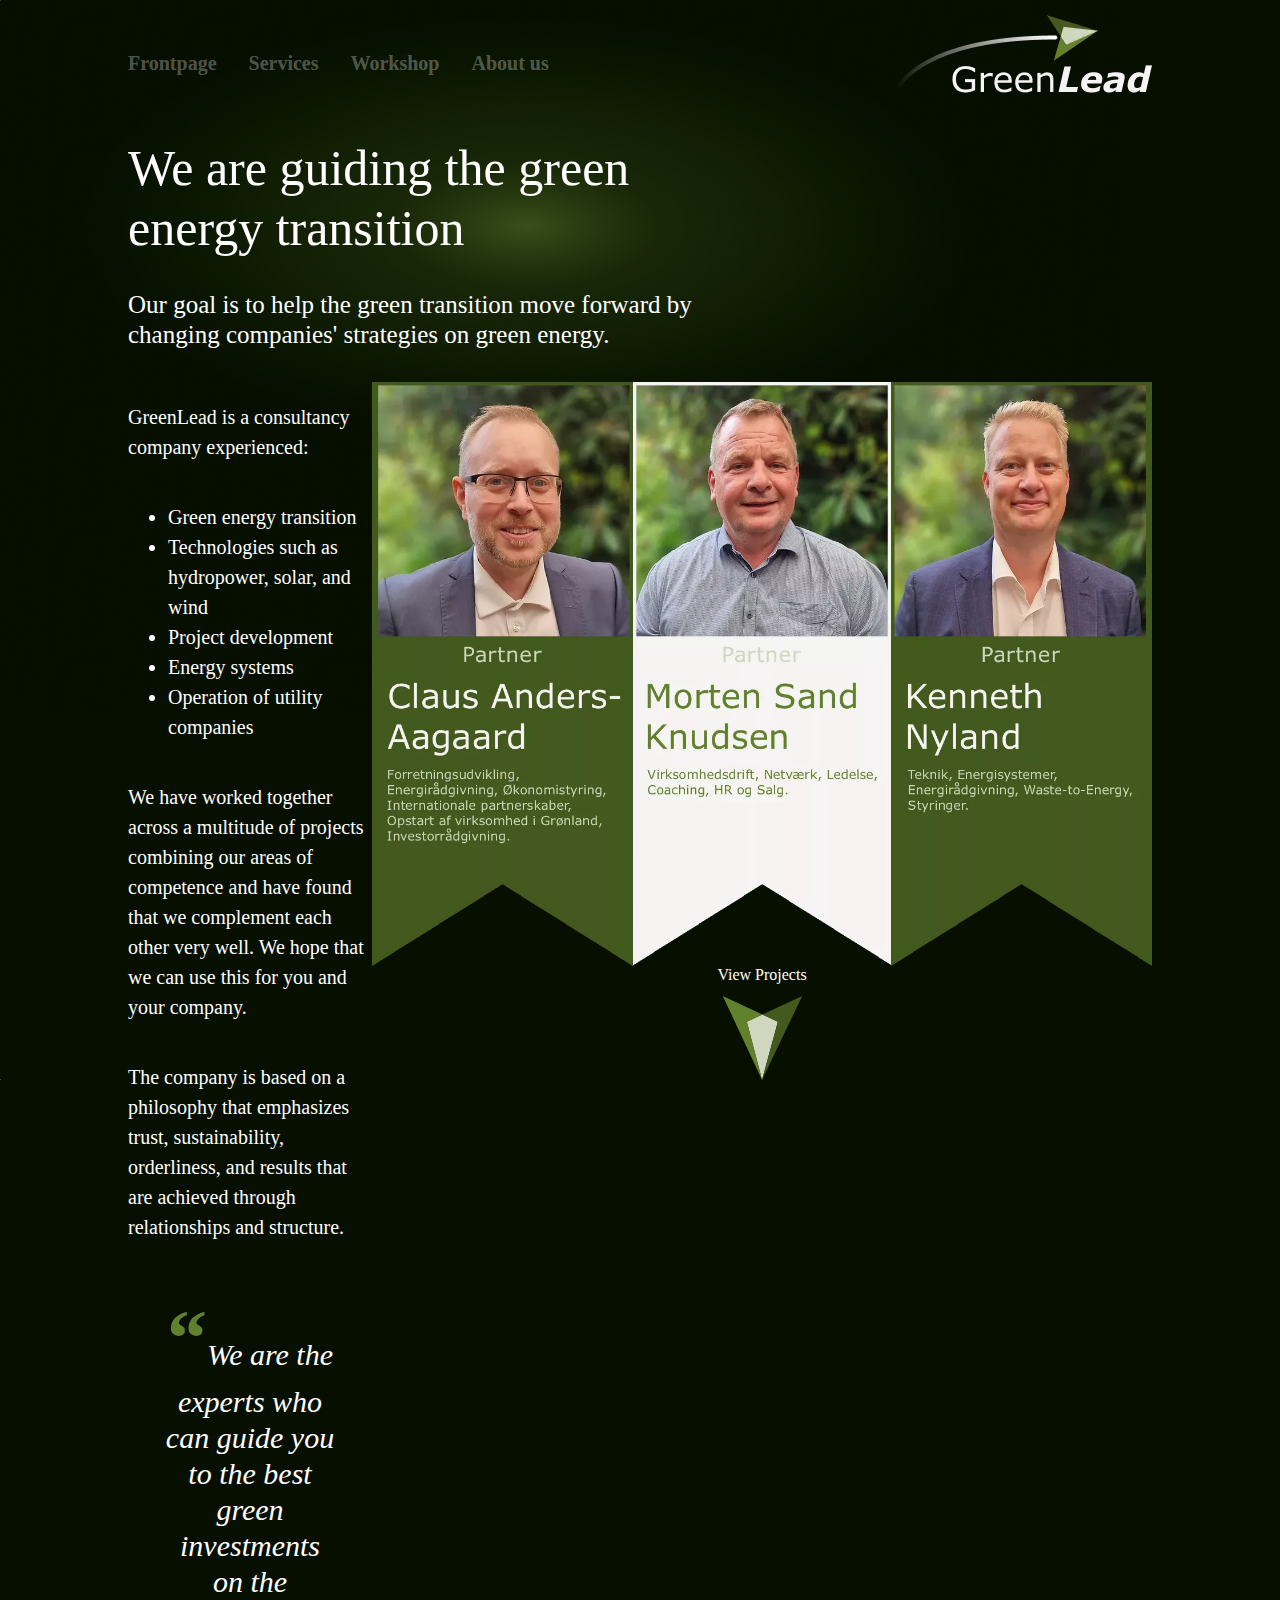
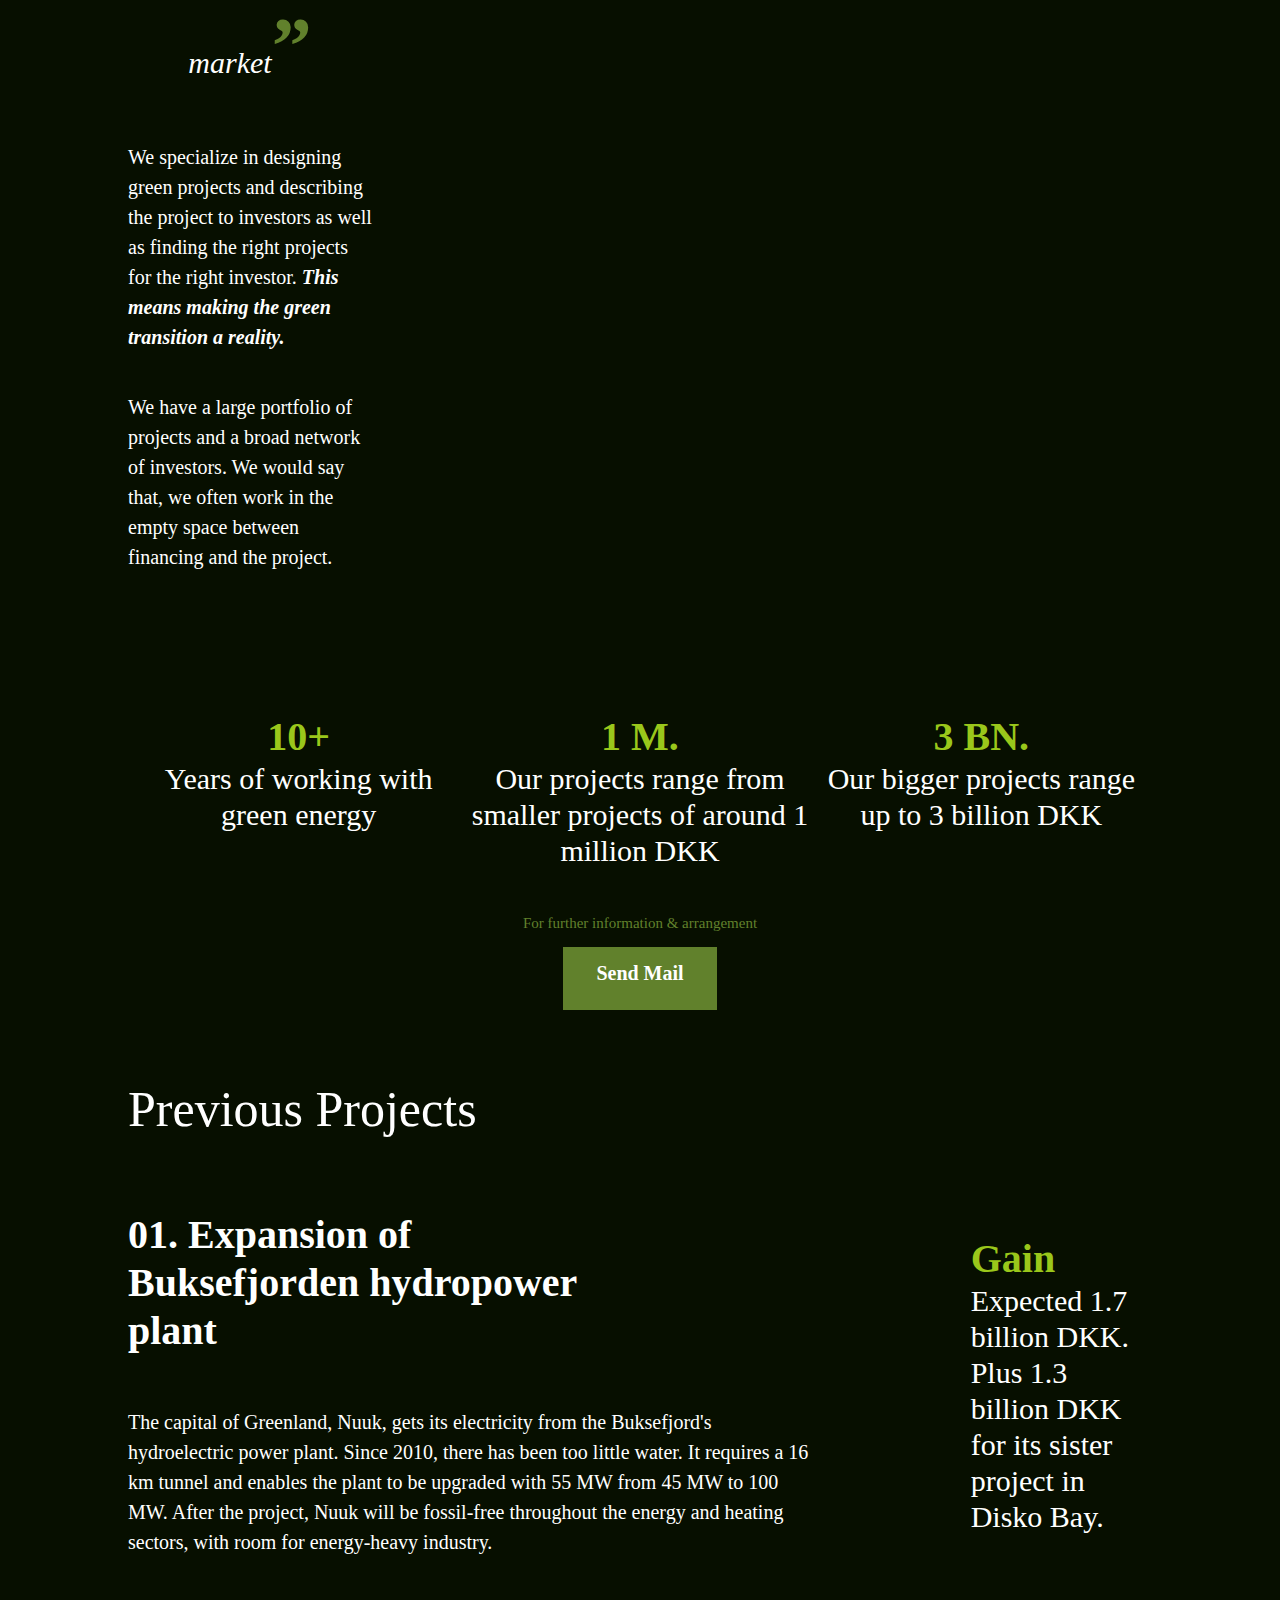
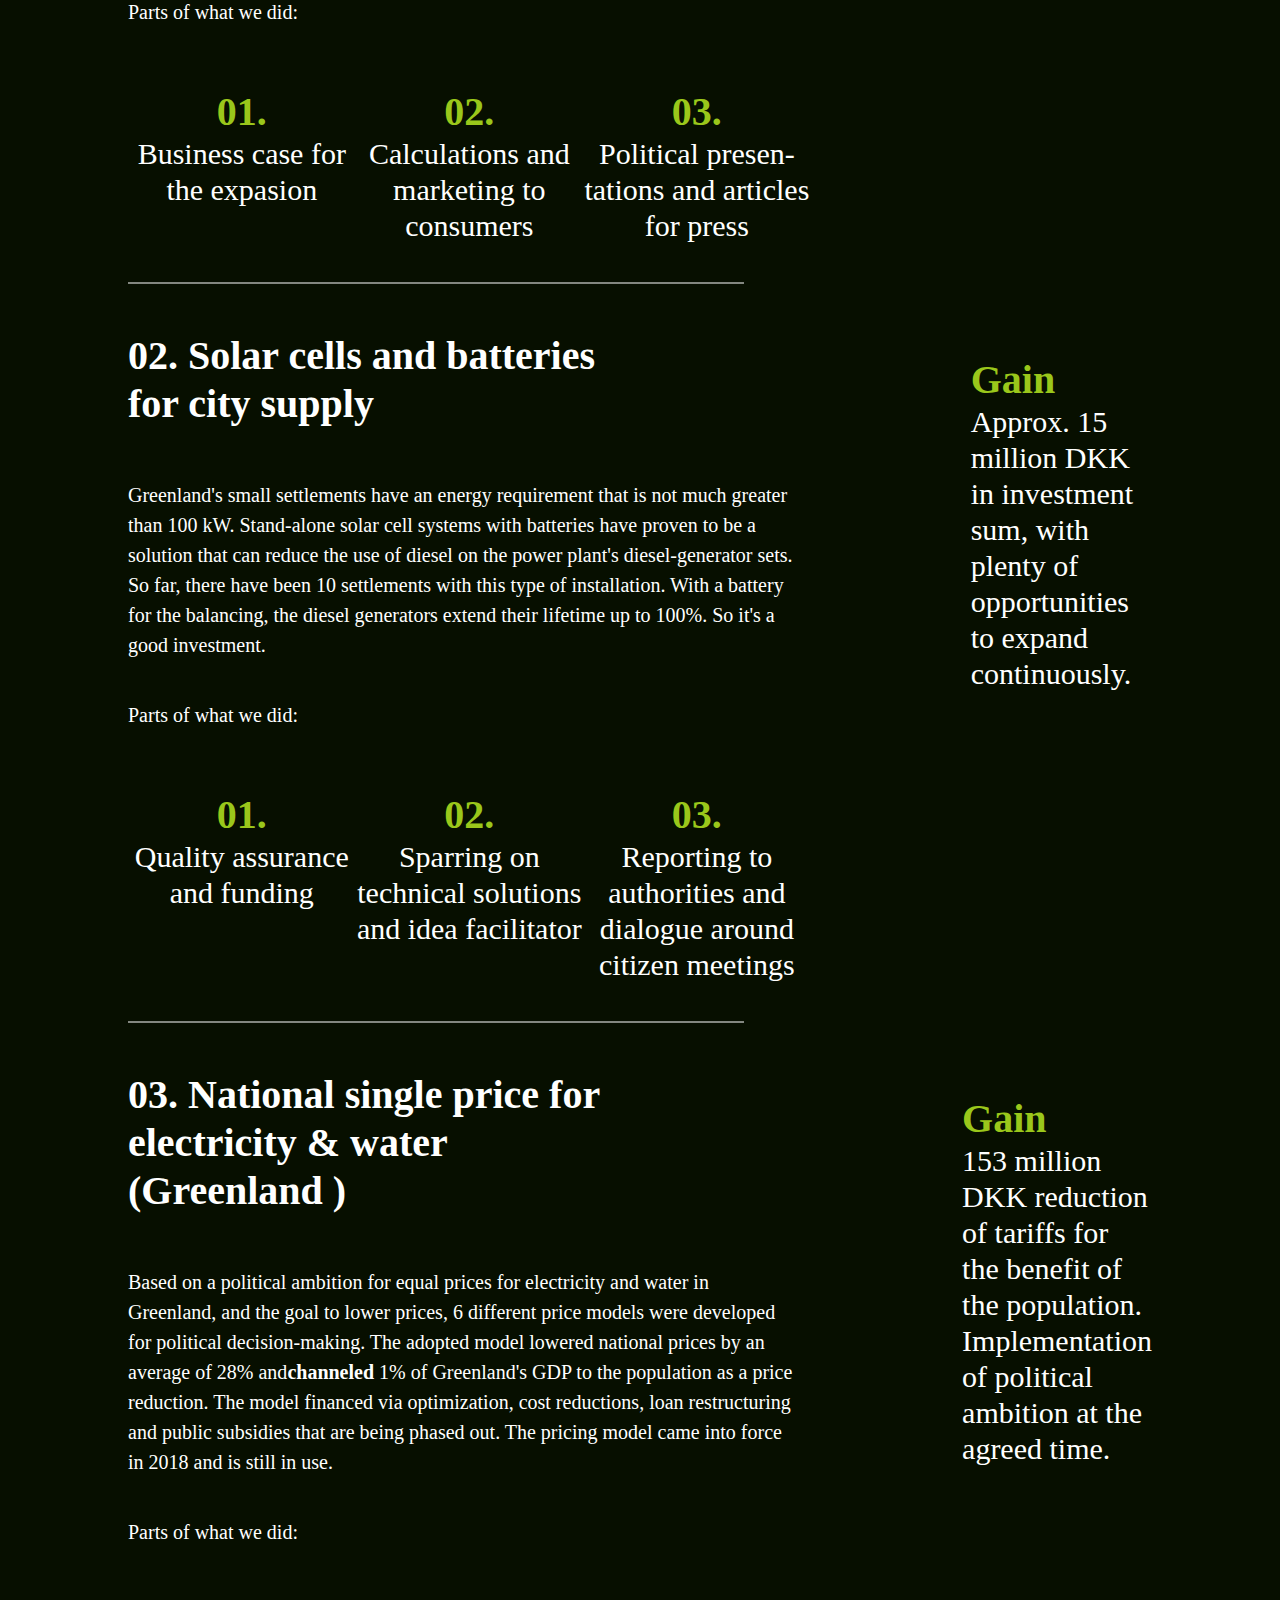
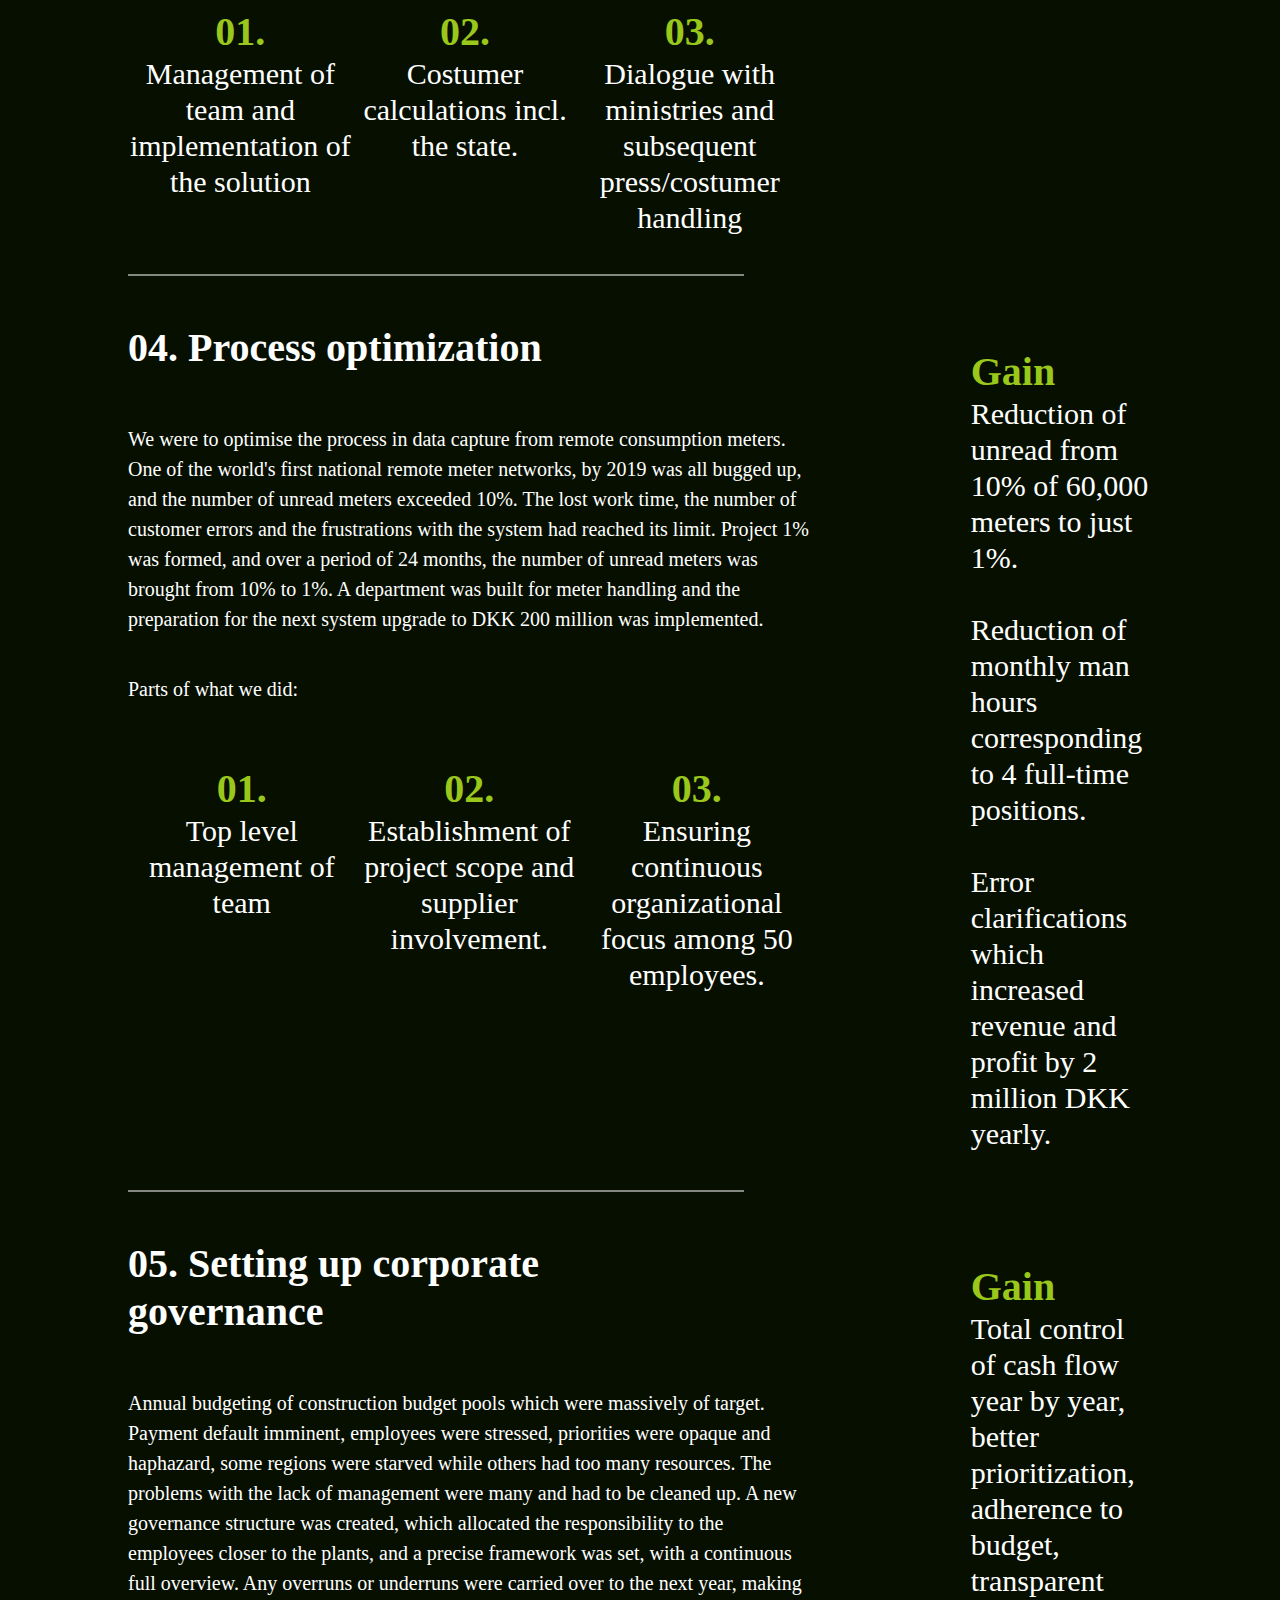
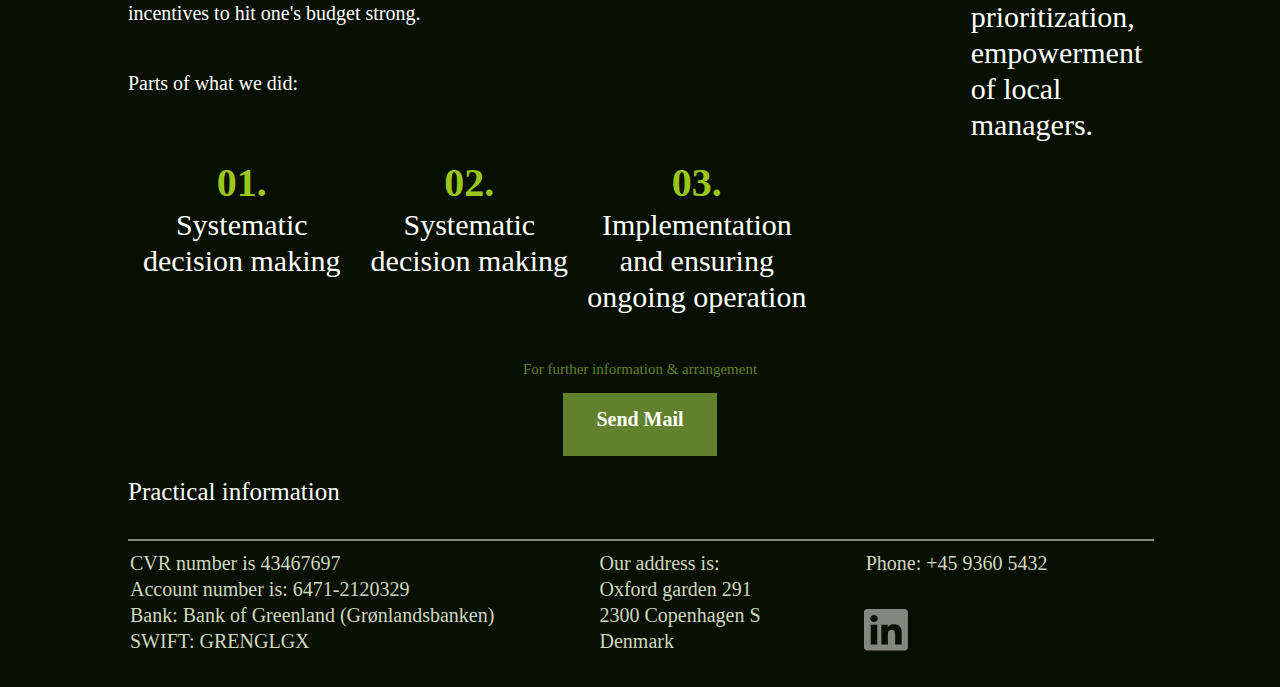
==== commit 25e3b4ac: "resolved pull issues with duplicating about page" ====
--- a/about.html
+++ b/about.html
@@ -1,70 +1,18 @@
 <!DOCTYPE html>
 <html lang="en">
-  <head>
-    <meta charset="UTF-8" />
-    <meta http-equiv="X-UA-Compatible" content="IE=edge" />
-    <meta name="viewport" content="width=device-width, initial-scale=1.0" />
-    <meta name="description" content="Greenlead about us page that shows information about company, partners and previous projects such as green power plants, solar systems and more">
+
+<head>
+  <meta charset="UTF-8" />
+  <meta http-equiv="X-UA-Compatible" content="IE=edge" />
+  <meta name="viewport" content="width=device-width, initial-scale=1.0" />
+  <meta name="description" content="Greenlead about us page that shows information about company, partners and previous projects such as green power plants, solar systems and more">
   <meta name="keywords" content="Green energy, sdg7, Hydropower, Solar, Sustainable energy, Consulting, Electricity ">
-    <link
-    href="https://cdn.jsdelivr.net/npm/bootstrap@5.2.2/dist/css/bootstrap.min.css"
-    rel="stylesheet"
-    integrity="sha384-Zenh87qX5JnK2Jl0vWa8Ck2rdkQ2Bzep5IDxbcnCeuOxjzrPF/et3URy9Bv1WTRi"
-    crossorigin="anonymous"
-  />
-    <link rel="stylesheet" href="style.css" />
-   
-    <title>Document</title>
-  </head>
-
-  <body>
-    <nav class="navbar navbar-expand-lg bg-light">
-      <div class="container-fluid">
-        <button class="navbar-toggler" type="button" data-bs-toggle="collapse" data-bs-target="#navbarTogglerDemo02" aria-controls="navbarTogglerDemo02" aria-expanded="false" aria-label="Toggle navigation">
-          <span class="navbar-toggler-icon">
-            <svg width="39" height="34" viewBox="0 0 39 34" fill="none" xmlns="http://www.w3.org/2000/svg">
-              <rect width="39" height="5.89333" fill="#43591E"/>
-              <rect y="14.0532" width="39" height="5.89333" fill="#CFD7BF"/>
-              <rect y="28.1064" width="39" height="5.89333" fill="#61812C"/>
-              </svg>
-              
-          </span>
-        </button>
-        <a href="index.html"><img src="./pics/logoName.webp" alt="GreenLead logo"></a>
-        <div class="collapse navbar-collapse" id="navbarTogglerDemo02">
-          <ul class="navbar-nav me-auto mb-2 mb-lg-0">
-            <li class="nav-item">
-              <a href="index.html">Frontpage</a>
-            </li>
-            <li class="nav-item">
-              <a href="services.html">Services</a>
-            </li>
-            <li class="nav-item">
-              <a href="workshop.html">Workshop</a>
-            </li>
-            <li class="nav-item">
-              <a href="about.html">About us</a>
-            </li>
-          </ul>
-          
-        </div>
-      </div>
-    </nav>
-   <header class="indexHeader">
-      <div class="logo1">
-        <a href="index.html">Frontpage</a>
-        <a href="services.html">Services</a>
-        <a href="workshop.html">Workshop</a>
-        <a href="about.html">About us</a>
-      </div>
-      <div class="logo2">
-        <a href="index.html"><img src="./pics/logoName.webp" alt="GreenLead logo" /></a>
-      </div>
-    </header>
-    <section class="introSection">
-      <h1 class="headers">We are guiding the green energy transition</h1>
-      <h2>Our goal is to help the green transition move forward by changing companies' strategies on green energy.</h2>
-    </section>
+  <link href="https://cdn.jsdelivr.net/npm/bootstrap@5.2.2/dist/css/bootstrap.min.css" rel="stylesheet"
+    integrity="sha384-Zenh87qX5JnK2Jl0vWa8Ck2rdkQ2Bzep5IDxbcnCeuOxjzrPF/et3URy9Bv1WTRi" crossorigin="anonymous" />
+  <link rel="stylesheet" href="style.css" />
+
+  <title>Document</title>
+</head>
 
 <body>
   <nav class="navbar navbar-expand-lg bg-light">
@@ -80,7 +28,7 @@
 
         </span>
       </button>
-      <a href="index.html"><img src="./pics/logoName.webp" alt="GreenLead logo with name"></a>
+      <a href="index.html"><img src="./pics/logoName.webp" alt="GreenLead logo"></a>
       <div class="collapse navbar-collapse" id="navbarTogglerDemo02">
         <ul class="navbar-nav me-auto mb-2 mb-lg-0">
           <li class="nav-item">
@@ -108,7 +56,7 @@
       <a href="about.html">About us</a>
     </div>
     <div class="logo2">
-      <a href="index.html"><img src="./pics/logoName.webp" alt="GreenLead logo with name" /></a>
+      <a href="index.html"><img src="./pics/logoName.webp" alt="GreenLead logo" /></a>
     </div>
   </header>
   <section class="introSection">
@@ -144,40 +92,11 @@
           We have a large portfolio of projects and a broad network of investors. We would say that, we often work in
           the empty space between financing and the project.
         </p>
-        <div>
-          <p class="quote">We are the experts who can guide you to the best green investments on the market</p>
-          <p class="text">
-            We specialize in designing green projects and describing the project to investors as well as finding the
-            right projects for the right investor. <i><b>This means making the green transition a reality.</i></b>
-          </p>
-          <p class="text">
-            We have a large portfolio of projects and a broad network of investors. We would say that, we often work in
-            the empty space between financing and the project.
-          </p>
-        </div>
-      </section>
-      <section>
-        <div class="testimonialSectionDesktop">
-          <img src="pics/partners.webp" alt="Greenlead partners" />
-          <a style="color: white;"> View Projects</a>
-          <a href="#projects"><svg width="105" height="108" viewBox="0 0 105 108" fill="none" xmlns="http://www.w3.org/2000/svg">
-            <path d="M52.3845 30.3851L36.8033 37.7164L52.0605 95.9431L67.8929 37.7858L52.3845 30.3851Z" fill="#CFD7BF"/>
-            <path d="M36.8033 37.7164L52.3845 30.3851L12.7498 11.8812L52.0605 95.9431L36.8033 37.7164Z" fill="#61812C"/>
-            <path d="M67.8929 37.7858L52.0605 95.9431L92.2011 12.0586L52.3845 30.3851L67.8929 37.7858Z" fill="#43591E"/>
-            </svg>
-            </a>
-        </div>
-      </section>
-    </section>
-    <div class="sectionGrid">
-      <div class="sectionGridItem">
-        <p class="gridNumber">10+</p>
-        <p class="gridText">Years of working with green energy</p>
       </div>
     </section>
     <section>
       <div class="testimonialSectionDesktop">
-        <img src="pics/partners.webp" alt="partners" />
+        <img src="pics/partners.webp" alt="Greenlead partners" />
         <a style="color: white;"> View Projects</a>
         <a href="#projects"><svg width="105" height="108" viewBox="0 0 105 108" fill="none"
             xmlns="http://www.w3.org/2000/svg">
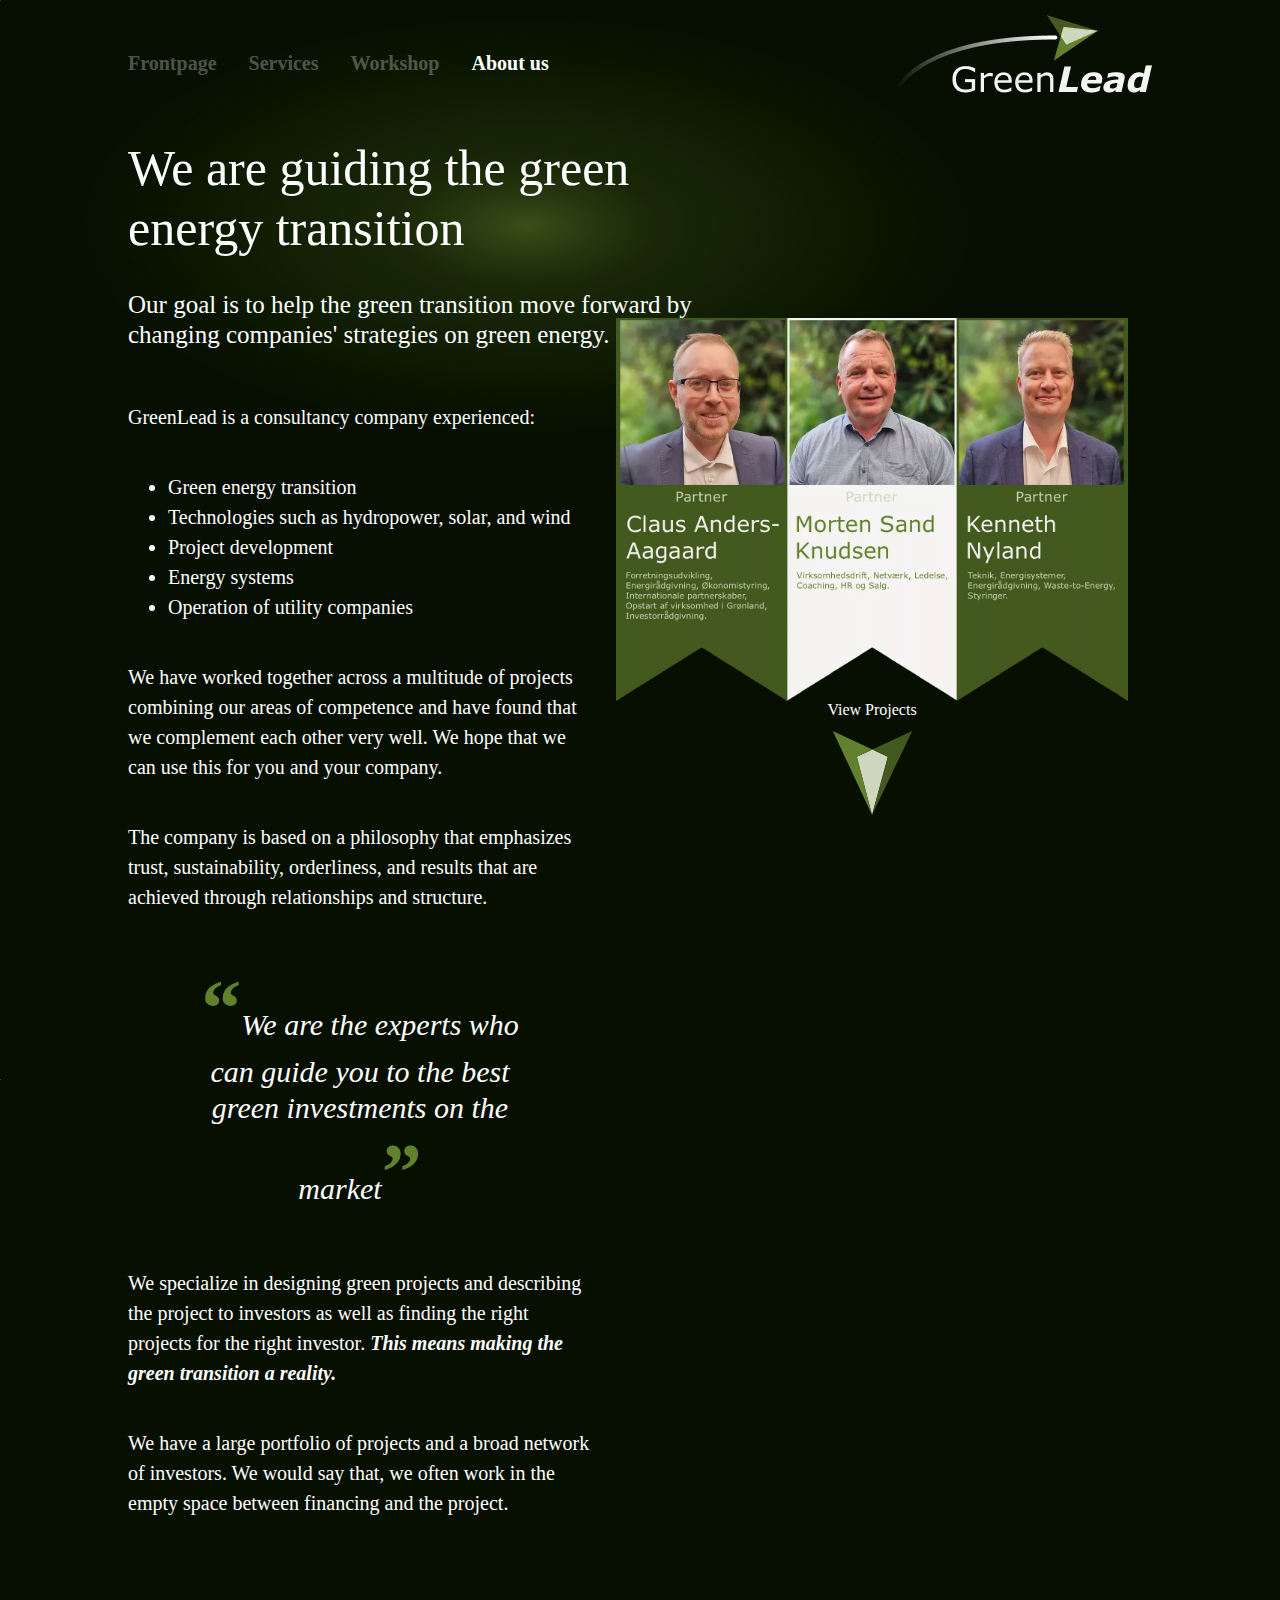
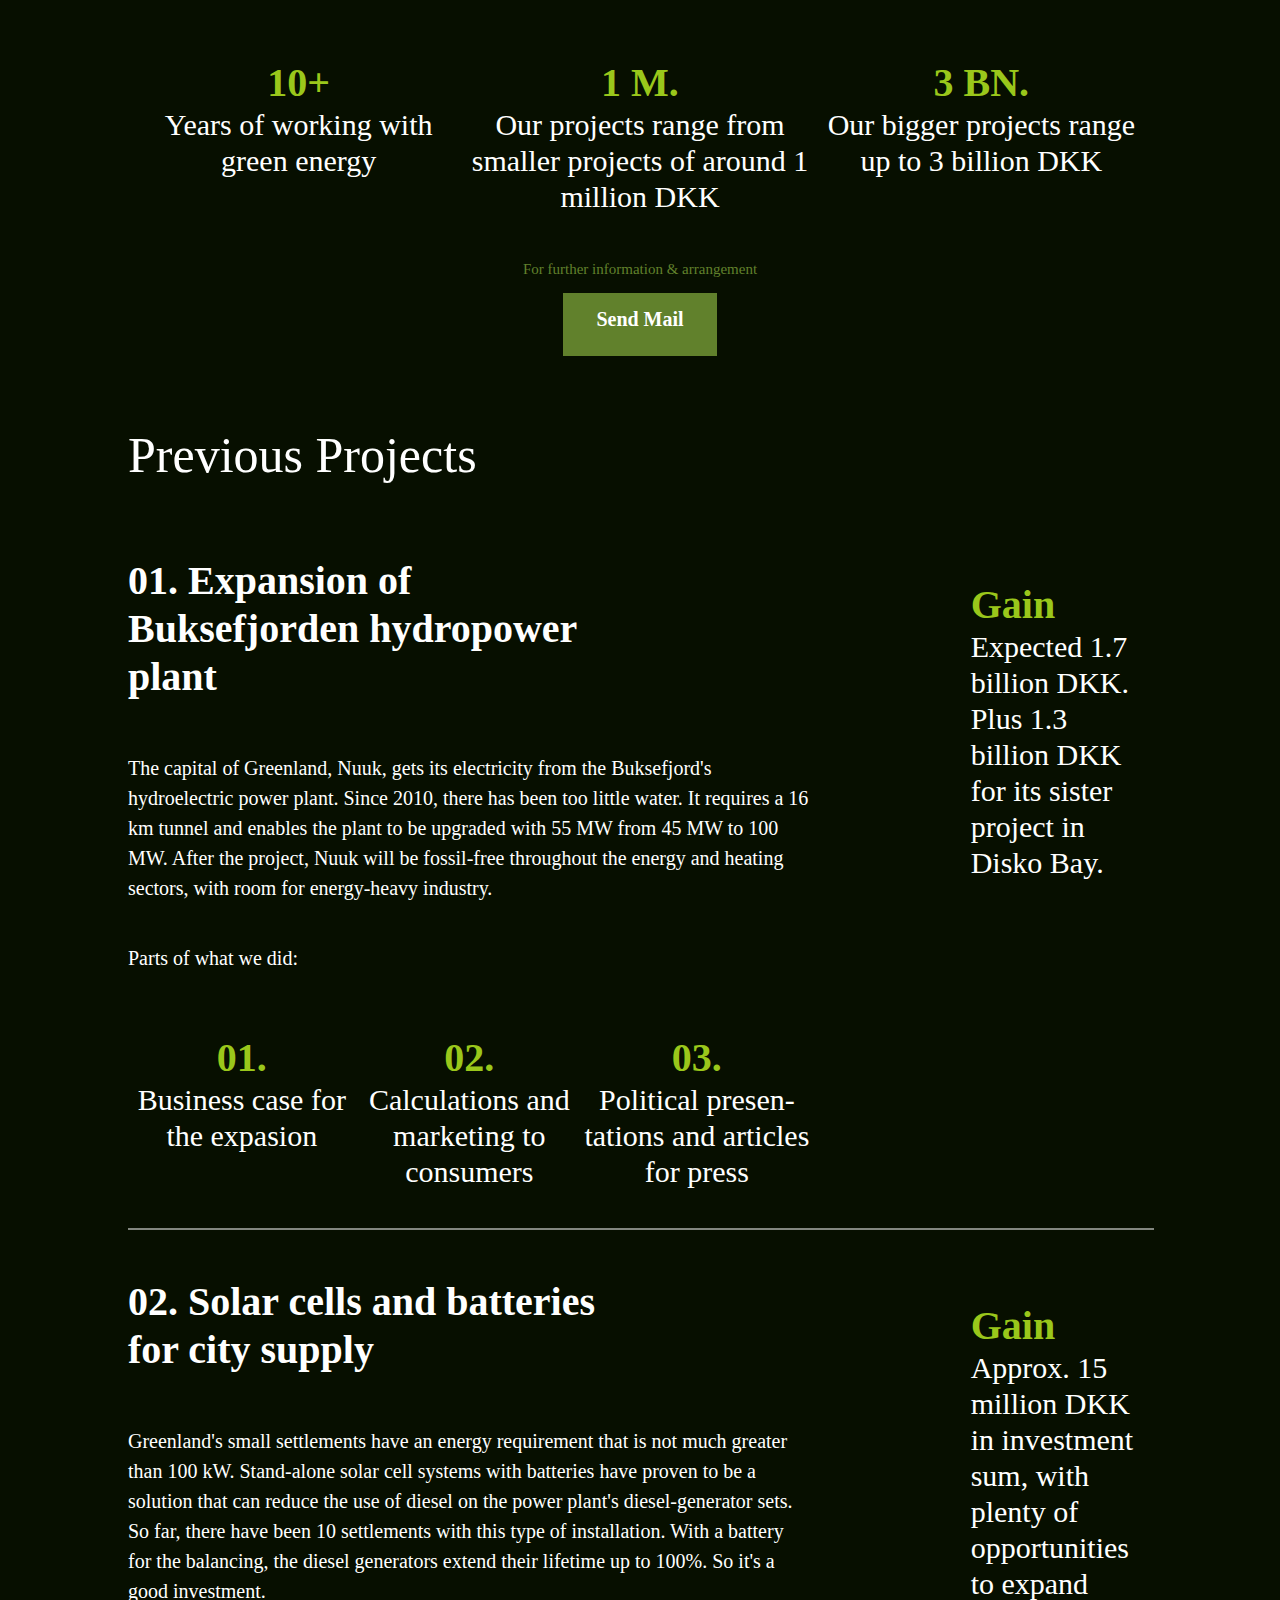
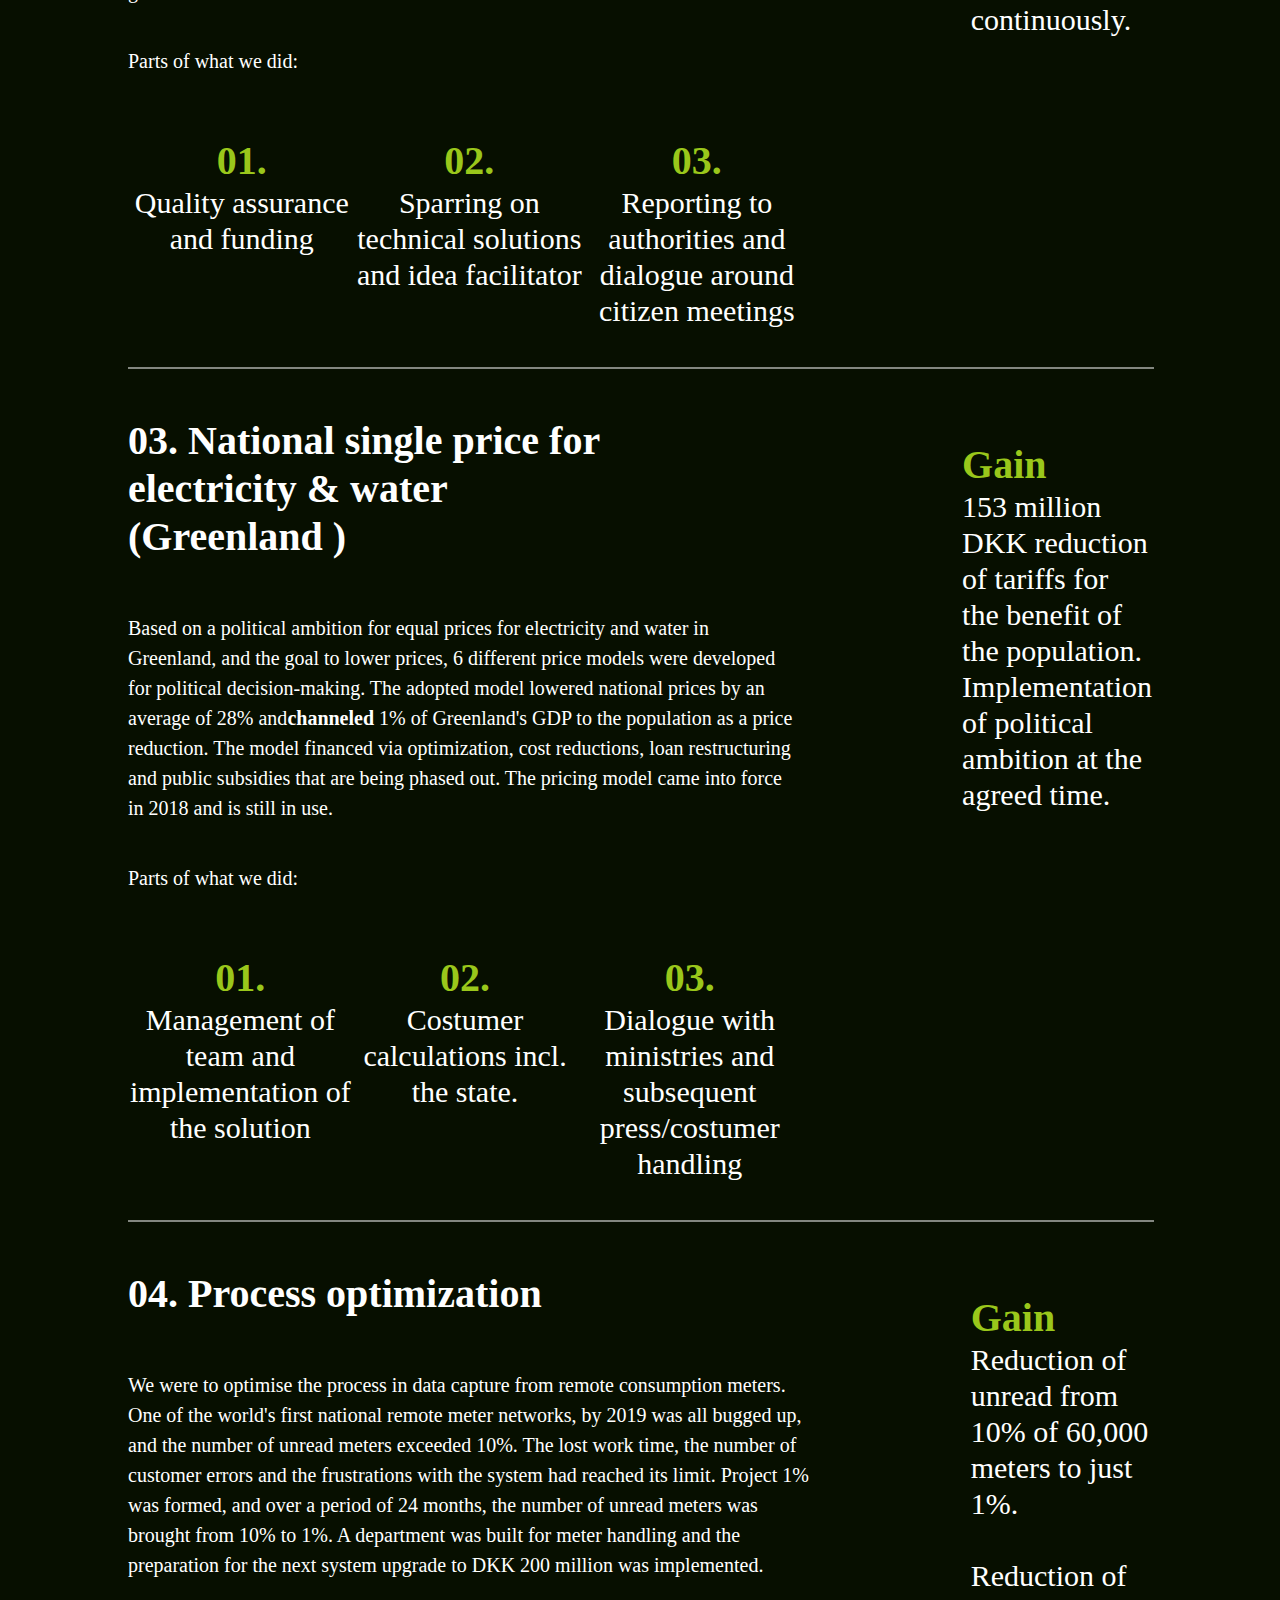
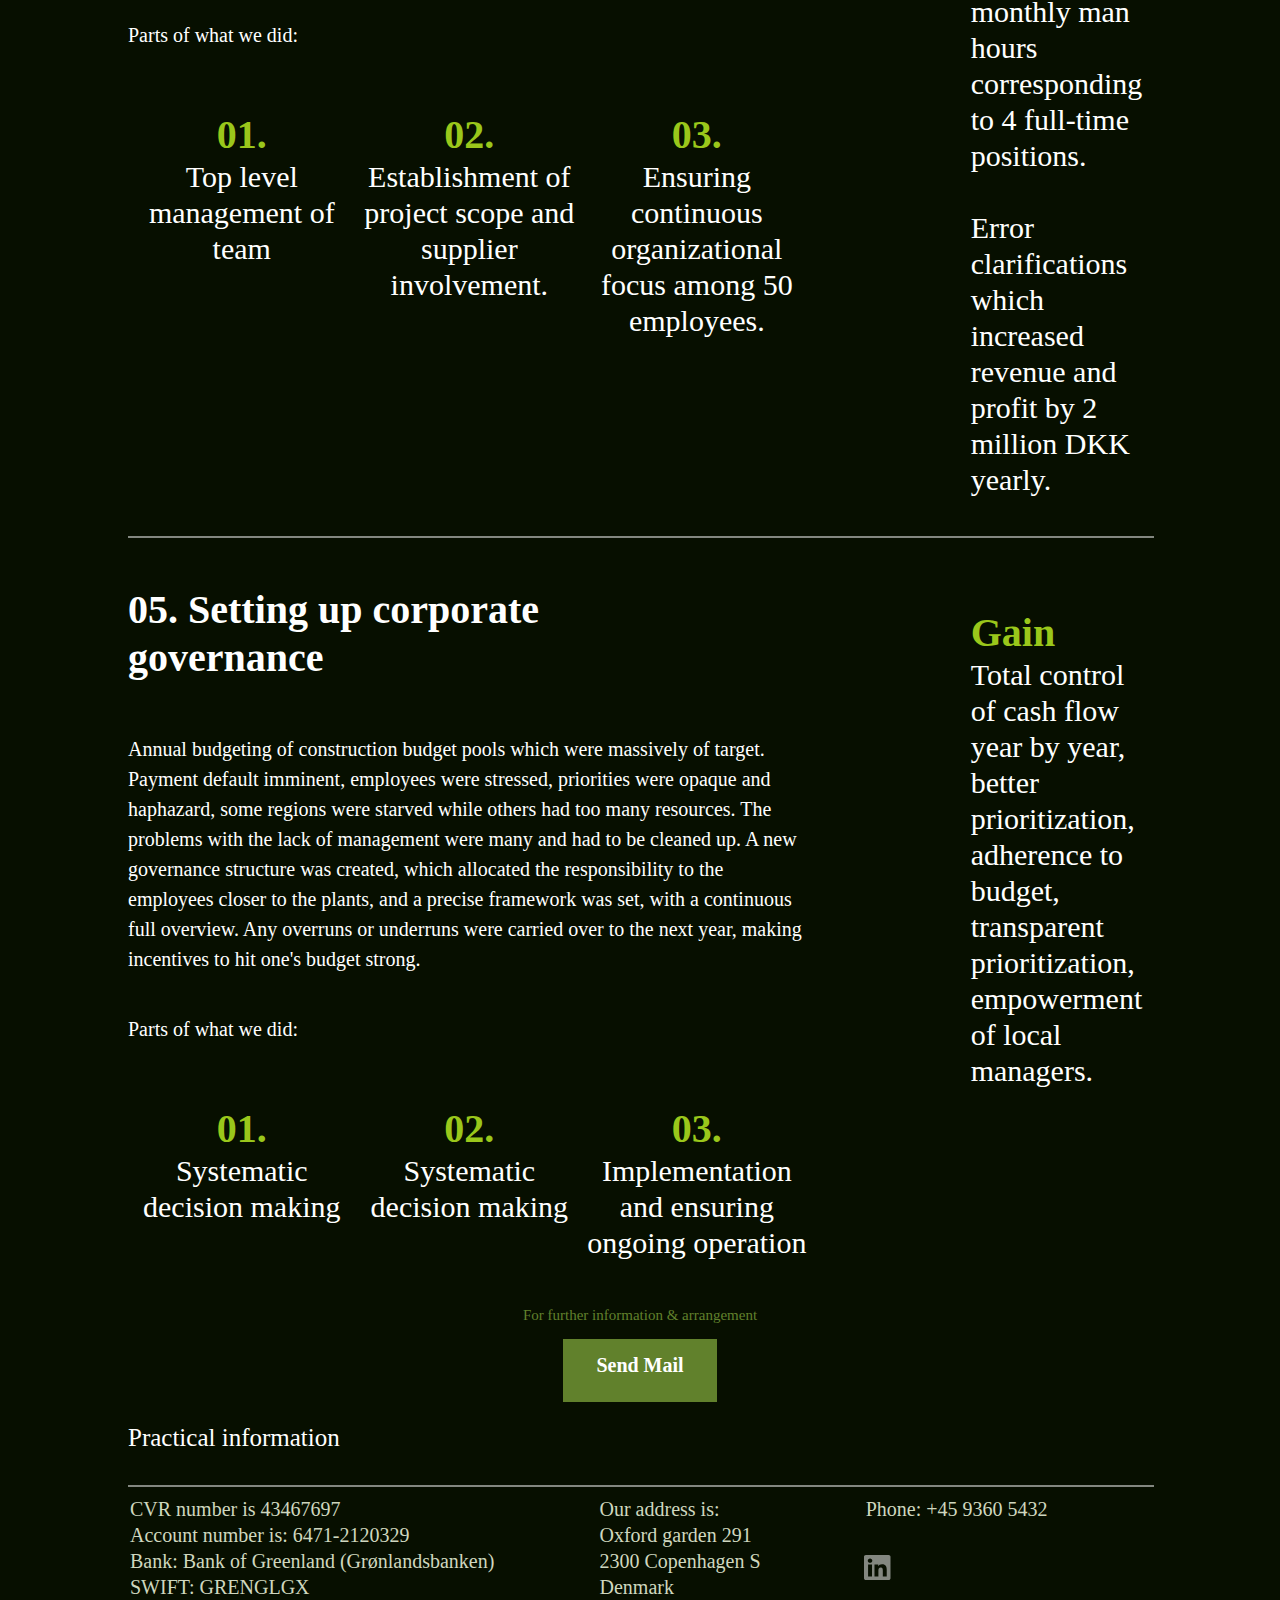
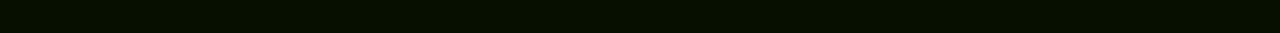
==== commit 680687a2: "final adjustments" ====
--- a/about.html
+++ b/about.html
@@ -25,7 +25,6 @@
             <rect y="14.0532" width="39" height="5.89333" fill="#CFD7BF" />
             <rect y="28.1064" width="39" height="5.89333" fill="#61812C" />
           </svg>
-
         </span>
       </button>
       <a href="index.html"><img src="./pics/logoName.webp" alt="GreenLead logo"></a>
@@ -53,7 +52,7 @@
       <a href="index.html">Frontpage</a>
       <a href="services.html">Services</a>
       <a href="workshop.html">Workshop</a>
-      <a href="about.html">About us</a>
+      <a class="active" href="about.html">About us</a>
     </div>
     <div class="logo2">
       <a href="index.html"><img src="./pics/logoName.webp" alt="GreenLead logo" /></a>
@@ -94,8 +93,8 @@
         </p>
       </div>
     </section>
-    <section>
-      <div class="testimonialSectionDesktop">
+   
+      <section class="testimonialSectionDesktop">
         <img src="pics/partners.webp" alt="Greenlead partners" />
         <a style="color: white;"> View Projects</a>
         <a href="#projects"><svg width="105" height="108" viewBox="0 0 105 108" fill="none"
@@ -108,8 +107,8 @@
               fill="#43591E" />
           </svg>
         </a>
-      </div>
-    </section>
+      </section>
+   
   </section>
   <div class="sectionGrid">
     <div class="sectionGridItem">
@@ -166,7 +165,7 @@
     </div>
   </section>
 
-  <hr>
+  <hr class="longHr">
 
   <section class="previosProjectsTextFlex">
     <div class="previousProjectsText">
@@ -201,7 +200,7 @@
     </div>
   </section>
 
-  <hr>
+  <hr class="longHr">
 
   <section class="previosProjectsTextFlex">
     <div class="previousProjectsText">
@@ -236,7 +235,7 @@
     </div>
   </section>
 
-  <hr>
+  <hr class="longHr">
   <section class="previosProjectsTextFlex">
     <div class="previousProjectsText">
       <h3>04. Process optimization
@@ -272,7 +271,7 @@
     </div>
   </section>
 
-  <hr>
+  <hr class="longHr">
   <section class="previosProjectsTextFlex">
     <div class="previousProjectsText">
       <h3>05. Setting up corporate governance
@@ -332,12 +331,11 @@
     </div>
     <div>
       <p>Phone: +45 9360 5432</p>
-      <svg width="44" height="42" viewBox="0 0 44 42" fill="none" xmlns="http://www.w3.org/2000/svg">
-        <path
-          d="M40.7644 0H3.12593C1.40128 0 0 1.34048 0 2.98603V38.4301C0 40.0756 1.40128 41.4161 3.12593 41.4161H40.7644C42.4891 41.4161 43.9001 40.0756 43.9001 38.4301V2.98603C43.9001 1.34048 42.4891 0 40.7644 0ZM13.268 35.4995H6.76141V15.7344H13.2778V35.4995H13.268ZM10.0147 13.035C7.9275 13.035 6.24205 11.4357 6.24205 9.47579C6.24205 7.51592 7.9275 5.91659 10.0147 5.91659C12.0921 5.91659 13.7874 7.51592 13.7874 9.47579C13.7874 11.4449 12.1019 13.035 10.0147 13.035ZM37.6581 35.4995H31.1515V25.8851C31.1515 23.5924 31.1025 20.6433 27.7708 20.6433C24.3803 20.6433 23.8609 23.1394 23.8609 25.7187V35.4995H17.3543V15.7344H23.5963V18.4339H23.6845C24.5566 16.8808 26.6831 15.2445 29.8482 15.2445C36.4332 15.2445 37.6581 19.3398 37.6581 24.6648V35.4995Z"
-          fill="white" fill-opacity="0.5" />
-      </svg>
-
+      <a href="https://www.linkedin.com/company/greenlead-dk/">
+        <svg width="27" height="25" viewBox="0 0 27 25" fill="none" xmlns="http://www.w3.org/2000/svg">
+          <path d="M24.6066 0H1.8869C0.845852 0 0 0.809152 0 1.80246V23.1975C0 24.1908 0.845852 25 1.8869 25H24.6066C25.6477 25 26.4994 24.1908 26.4994 23.1975V1.80246C26.4994 0.809152 25.6477 0 24.6066 0ZM8.00898 21.4286H4.08139V9.49777H8.01489V21.4286H8.00898ZM6.04518 7.8683C4.78528 7.8683 3.76789 6.9029 3.76789 5.71987C3.76789 4.53683 4.78528 3.57143 6.04518 3.57143C7.29917 3.57143 8.32248 4.53683 8.32248 5.71987C8.32248 6.90848 7.30509 7.8683 6.04518 7.8683ZM22.7315 21.4286H18.8039V15.625C18.8039 14.2411 18.7744 12.4609 16.7633 12.4609C14.7166 12.4609 14.4031 13.9676 14.4031 15.5246V21.4286H10.4756V9.49777H14.2434V11.1272H14.2967C14.8231 10.1897 16.1067 9.20201 18.0172 9.20201C21.9922 9.20201 22.7315 11.6741 22.7315 14.8884V21.4286Z" fill="white" fill-opacity="0.5"/>
+          </svg>          
+    </a>
     </div>
   </footer>
   <script src="https://cdn.jsdelivr.net/npm/bootstrap@5.2.2/dist/js/bootstrap.bundle.min.js"
--- a/style.css
+++ b/style.css
@@ -14,11 +14,13 @@
 .container-fluid {
   display: inline-flex;
   justify-content: space-between;
-  background-color: #070f00;
+}
+.container-fluid img {
+  width: 140px;
 }
 
 .navbar-expand-lg {
-  background-color: #070f00;
+  background-color: transparent;
   padding: 0%;
 }
 
@@ -30,15 +32,6 @@
   width: 50px;
   color: #ffffff;
   padding: 0%;
-}
-
-.navbar-toggler-icon {
-  color: #ffffff;
-  fill: #ffffff;
-}
-
-span > * {
-  color: #ffffff;
 }
 
 nav ul {
@@ -55,24 +48,10 @@
   font-size: 20px;
 }
 
-.navbar {
+.navbar > * {
+  z-index: 0;
+  background-color: #070f00;
   padding: 0%;
-  --bs-navbar-color: none;
-}
-
-.navbar > * {
-  background-color: #070f00;
-  color: #070f00;
-  padding: 0%;
-}
-
-.navbar-toggle {
-  color: #ffffff;
-  width: 100px;
-}
-.navbar-toggle button {
-  width: 100px;
-  color: #ffffff;
 }
 
 /*fonts desktop start*/
@@ -365,7 +344,7 @@
 
 /*fonts desktop end*/
 /*mobile fonts start*/
-@media only screen and (max-width: 480px) {
+@media only screen and (max-width: 1023px) {
   h1 {
     display: flex;
     color: #ffffff;
@@ -434,6 +413,7 @@
     font-family: Verdana;
     font-weight: 400;
     line-height: 15px;
+    padding-top: 1rem;
   }
   .info {
     display: flex;
@@ -539,7 +519,7 @@
 }
 
 .indexArt {
-  width: 50%;
+  width: 100%;
   display: flex;
   flex: row;
   justify-content: right;
@@ -573,6 +553,9 @@
   margin-top: 3rem;
   margin-right: 2rem;
   text-decoration: none;
+}
+.logo1 .active {
+  color: #ffffff;
 }
 .logo1 a:hover {
   color: #ffffff;
@@ -643,9 +626,10 @@
   display: flex;
   flex-direction: column;
   align-self: center;
-  width: 70%;
+  width: 60%;
   margin-top: 5rem;
-  padding-bottom: 3rem;
+  padding-bottom: 2rem;
+  margin-left: 10%;
 }
 
 .mailFormInput {
@@ -663,7 +647,7 @@
 }
 
 .formMsg {
-  padding-bottom: 20rem;
+  padding-bottom: 10rem;
 }
 
 .contactInfoHome {
@@ -741,6 +725,8 @@
   flex-direction: column;
   text-align: center;
   max-width: 780px;
+  padding: 24px;
+  padding-top: 0%;
 }
 
 /*workshop end*/
@@ -788,15 +774,30 @@
     display: none;
   }
 }
-@media only screen and (max-width: 480px) {
+@media only screen and (max-width: 1023px) {
   body {
     margin-left: 10%;
     margin-right: 10%;
   }
+  .logo2 img {
+    width: 140px;
+  }
+  .furtherInfoBox {
+    padding-top: 1rem;
+  }
+  .furtherInfoBox a {
+    text-decoration: none;
+    padding-top: 0.9rem;
+  }
   .indexHeader {
     width: 100%;
     display: flex;
     justify-content: space-between;
+  }
+  .indexArt {
+    width: 100%;
+    display: block;
+    margin-left: 10%;
   }
   .indexHeader {
     display: none;
@@ -852,11 +853,13 @@
     width: -moz-fit-content;
     width: fit-content;
     margin: auto;
+    justify-content: center;
   }
   .gain > * {
     justify-content: center;
     text-align: center;
-    width: 170px;
+    width: 80%;
+    margin-inline: auto;
   }
   footer {
     display: block;
@@ -893,9 +896,6 @@
   .logo1 a {
     font-size: 12px;
   }
-  .indexArt {
-    display: none;
-  }
   /*services mediqquerries end*/
   /*index media querries*/
   .middleSection {
@@ -908,8 +908,47 @@
     width: 100%;
   }
   .middleSection img {
-    scale: 0.4;
+    scale: 0.6;
     justify-content: center;
-    margin-top: 0rem;
+    margin-top: 1.3rem;
+  }
+}
+/*quick fixes for different sizes*/
+@media only screen and (min-width: 320px) and (max-width: 780px) {
+  .middleSection img {
+    display: none;
+  }
+}
+@media only screen and (min-width: 1024px) and (max-width: 1600px) {
+  .testimonialSectionDesktop {
+    width: 50%;
+    margin-top: -4rem;
+    height: -webkit-min-content;
+    height: -moz-min-content;
+    height: min-content;
+  }
+}
+@media only screen and (min-width: 1024px) {
+  .indexHrMobile {
+    display: none;
+  }
+  .indexHrDesktop {
+    width: 60%;
+    border: 1px solid rgba(255, 255, 255, 0.5);
+    fill: rgba(255, 255, 255, 0.5);
+    -webkit-margin-start: 0%;
+            margin-inline-start: 0%;
+  }
+}
+@media only screen and (min-width: 320px) and (max-width: 1023px) {
+  .indexHrMobile {
+    width: 100%;
+    border: 1px solid rgba(255, 255, 255, 0.5);
+    fill: rgba(255, 255, 255, 0.5);
+    -webkit-margin-start: 0%;
+            margin-inline-start: 0%;
+  }
+  .indexHrIndex {
+    display: none;
   }
 }/*# sourceMappingURL=style.css.map */